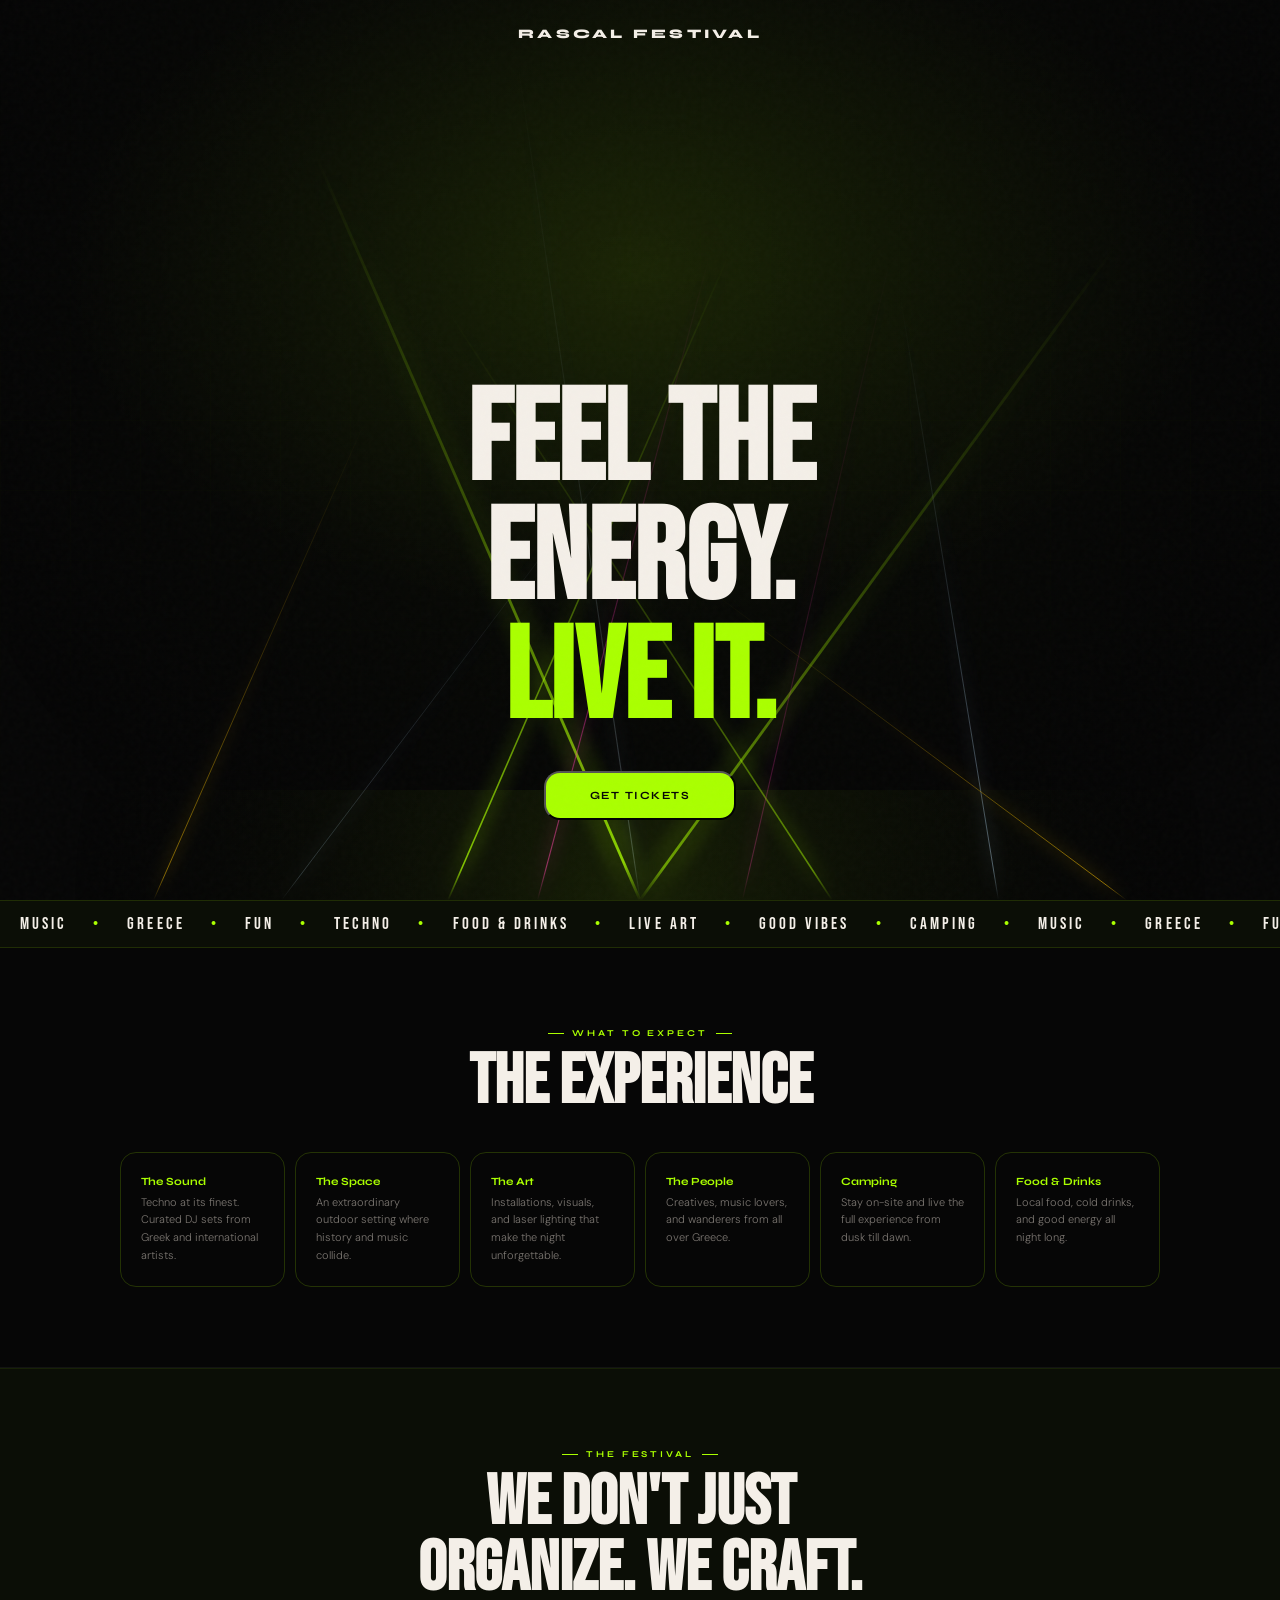
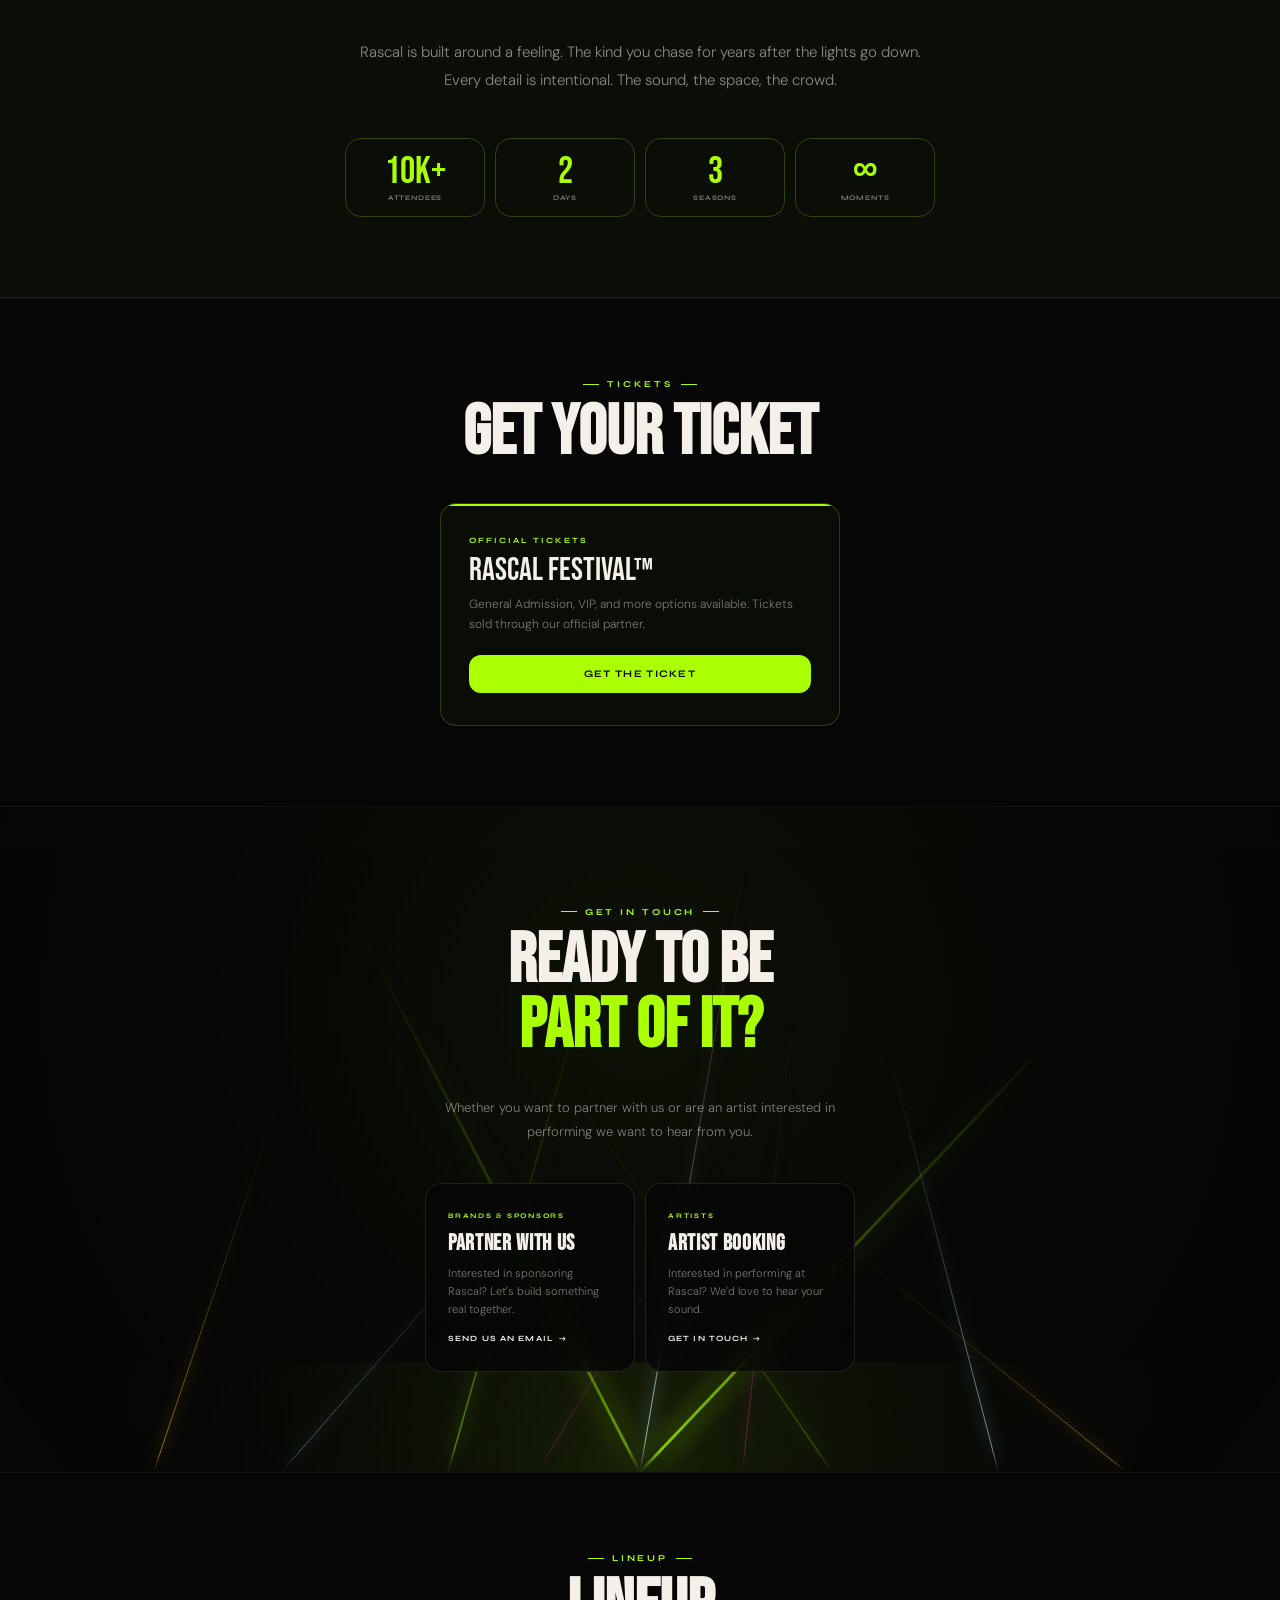
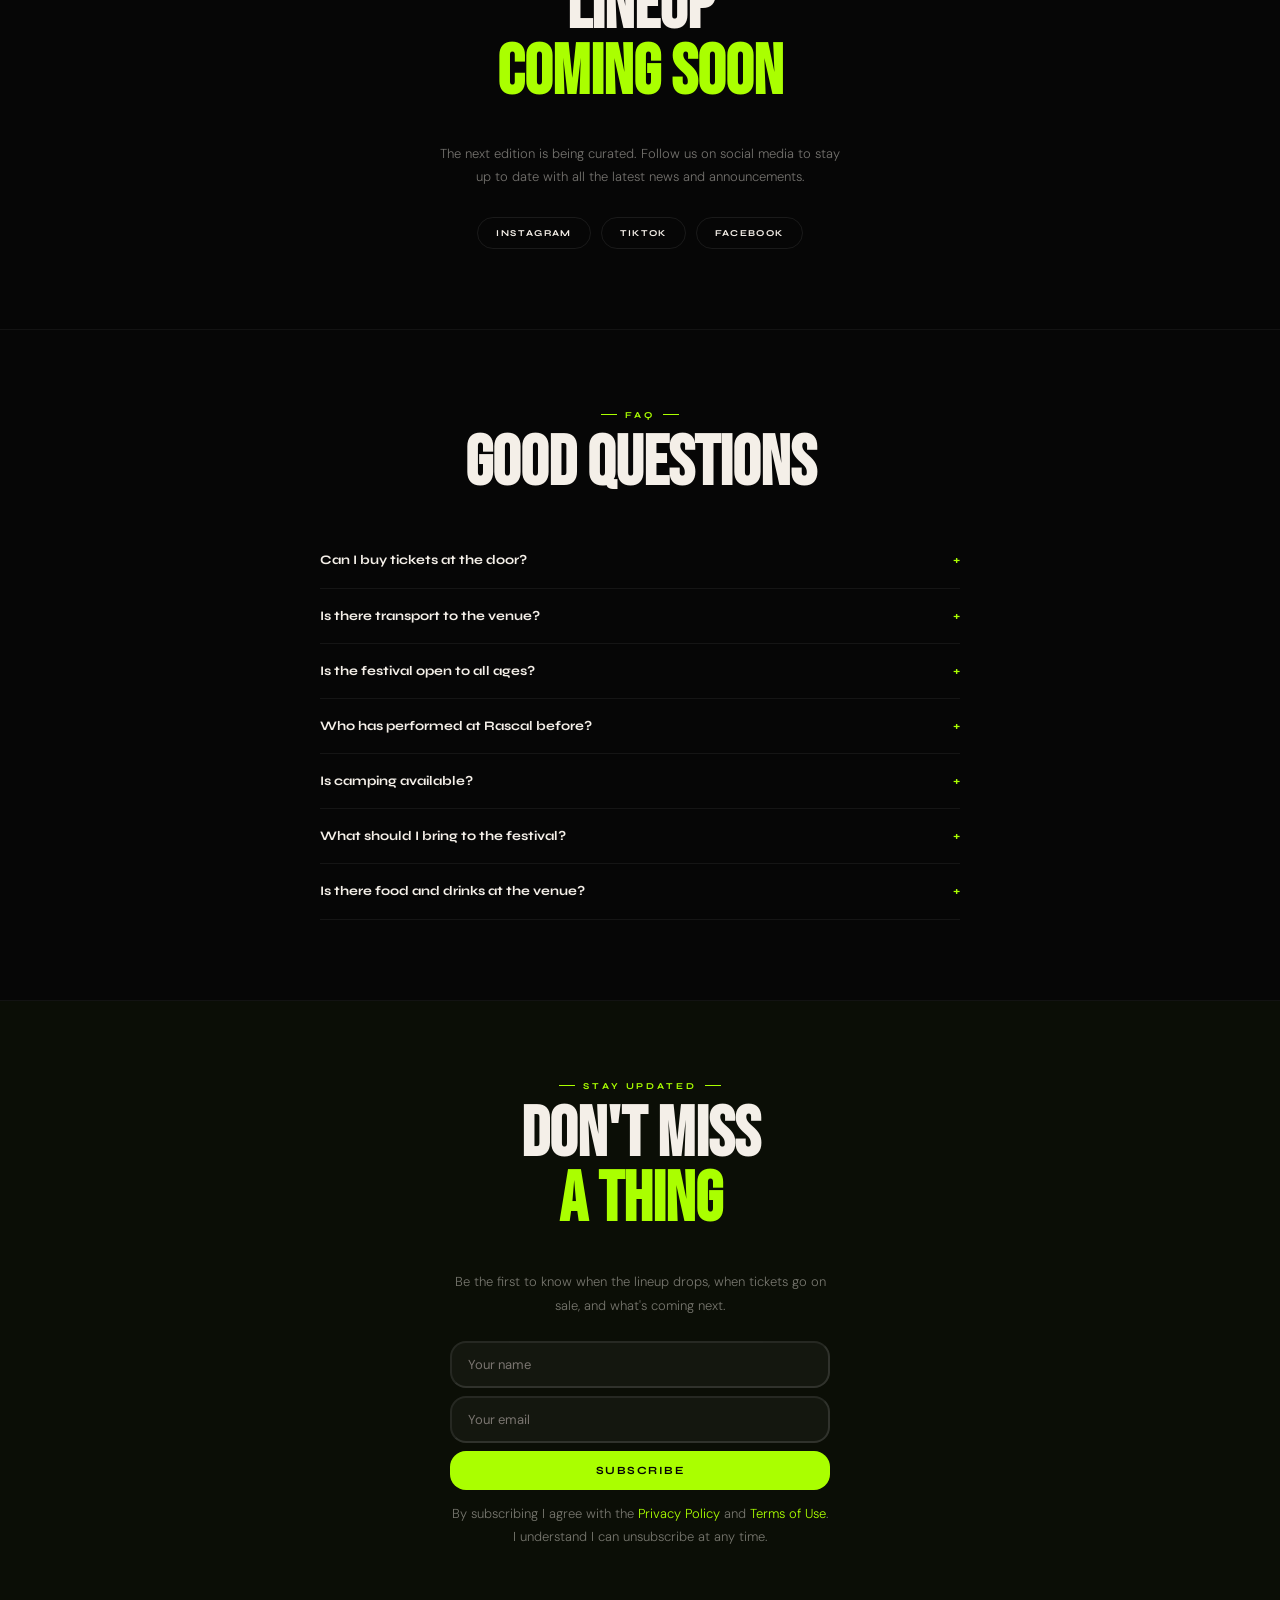
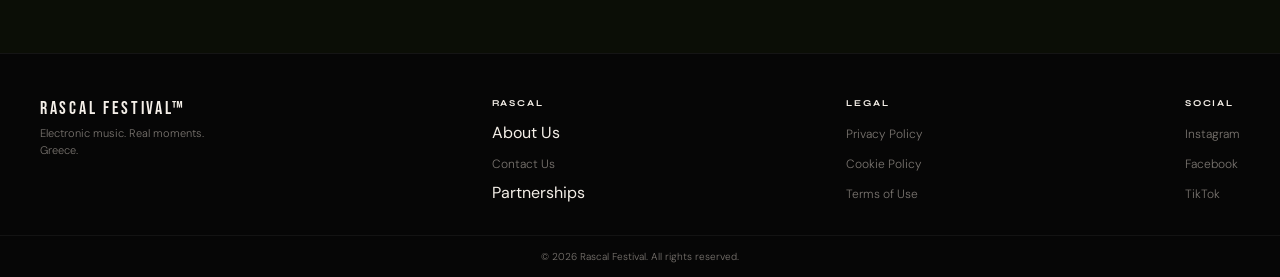
==== index.html @ adfcfb5d "Add files via upload" ====
<!DOCTYPE html>
<html lang="en">
<head>
  <meta charset="UTF-8">
  <meta name="viewport" content="width=device-width, initial-scale=1.0">
  <title>Rascal Festival</title>
  <link rel="preconnect" href="https://fonts.googleapis.com">
  <link rel="preconnect" href="https://fonts.gstatic.com" crossorigin>
  <link href="https://fonts.googleapis.com/css2?family=Bebas+Neue&family=Syne:wght@400;600;700;800&family=DM+Sans:opsz,wght@9..40,300;9..40,400&display=swap" rel="stylesheet">
 <link rel="stylesheet" href="style.css">
<link rel="icon" type="image/png" href="assets/favicon.png">
</head>
<body>

  <nav id="nav">
    <a href="/" class="nlogo">RASCAL FESTIVAL</a>
  </nav>

  <section class="hero" id="hero">
    <canvas id="lc1"></canvas>
    <div class="hbg"></div>
    <div class="hgrid"></div>
    <div class="hcontent">
      <h1 class="htitle">
        FEEL THE<br>
        <span class="solid">ENERGY.</span><br>
        <span class="acc">LIVE IT.</span>
      </h1>
      <div class="hctas">
        <button class="btn-g" onclick="smoothTo('tickets')">Get Tickets</button>
      </div>
    </div>
  </section>

  <div class="mqw" aria-hidden="true">
    <div class="mqt">
      <span>Music</span><span class="sep">•</span>
      <span>Greece</span><span class="sep">•</span>
      <span>Fun</span><span class="sep">•</span>
      <span>Techno</span><span class="sep">•</span>
      <span>Food &amp; Drinks</span><span class="sep">•</span>
      <span>Live Art</span><span class="sep">•</span>
      <span>Good Vibes</span><span class="sep">•</span>
      <span>Camping</span><span class="sep">•</span>
      <span>Music</span><span class="sep">•</span>
      <span>Greece</span><span class="sep">•</span>
      <span>Fun</span><span class="sep">•</span>
      <span>Techno</span><span class="sep">•</span>
      <span>Food &amp; Drinks</span><span class="sep">•</span>
      <span>Live Art</span><span class="sep">•</span>
      <span>Good Vibes</span><span class="sep">•</span>
      <span>Camping</span><span class="sep">•</span>
    </div>
  </div>

  <section class="sec" id="experience">
    <div class="sl">What to Expect</div>
    <h2 class="sh">THE EXPERIENCE</h2>
    <div class="expg">
      <div class="ec"><h3>The Sound</h3><p>Techno at its finest. Curated DJ sets from Greek and international artists.</p></div>
      <div class="ec"><h3>The Space</h3><p>An extraordinary outdoor setting where history and music collide.</p></div>
      <div class="ec"><h3>The Art</h3><p>Installations, visuals, and laser lighting that make the night unforgettable.</p></div>
      <div class="ec"><h3>The People</h3><p>Creatives, music lovers, and wanderers from all over Greece.</p></div>
      <div class="ec"><h3>Camping</h3><p>Stay on-site and live the full experience from dusk till dawn.</p></div>
      <div class="ec"><h3>Food &amp; Drinks</h3><p>Local food, cold drinks, and good energy all night long.</p></div>
    </div>
  </section>

  <hr class="divider">

  <section class="sec" id="about" style="background:rgba(170,255,0,.03);border-top:1px solid rgba(170,255,0,.08);border-bottom:1px solid rgba(170,255,0,.08)">
    <div class="sl">The Festival</div>
    <h2 class="sh">WE DON'T JUST<br>ORGANIZE. WE CRAFT.</h2>
    <div class="about-inner">
      <p>Rascal is built around a feeling. The kind you chase for years after the lights go down. Every detail is intentional. The sound, the space, the crowd.</p>
      <div class="stats-row">
        <div class="stat"><span class="n">10K+</span><span class="l">Attendees</span></div>
        <div class="stat"><span class="n">2</span><span class="l">Days</span></div>
        <div class="stat"><span class="n">3</span><span class="l">Seasons</span></div>
        <div class="stat"><span class="n">&#x221E;</span><span class="l">Moments</span></div>
      </div>
    </div>
  </section>

  <hr class="divider">

  <section class="sec" id="tickets">
    <div class="sl">Tickets</div>
    <h2 class="sh">GET YOUR TICKET</h2>
    <div class="tcard">
      <span class="tcard-label">Official Tickets</span>
      <div class="tcard-name">RASCAL FESTIVAL&#8482;</div>
      <p class="tcard-desc">General Admission, VIP, and more options available. Tickets sold through our official partner.</p>
      <a href="#" class="tcard-btn" onclick="return false;">Get the Ticket</a>
    </div>
  </section>

  <hr class="divider">

  <section class="contact-sec" id="contact">
    <canvas id="lc2"></canvas>
    <div class="contact-inner">
      <div class="sl">Get In Touch</div>
      <h2 class="sh">READY TO BE<br><span style="color:var(--green)">PART OF IT?</span></h2>
      <p class="contact-sub">Whether you want to partner with us or are an artist interested in performing we want to hear from you.</p>
      <div class="cgrid">
        <div class="ccard">
          <span class="ctag">Brands &amp; Sponsors</span>
          <h3>Partner With Us</h3>
          <p>Interested in sponsoring Rascal? Let's build something real together.</p>
          <span class="clink">Send us an email</span>
        </div>
        <div class="ccard">
          <span class="ctag">Artists</span>
          <h3>Artist Booking</h3>
          <p>Interested in performing at Rascal? We'd love to hear your sound.</p>
          <span class="clink">Get in touch</span>
        </div>
      </div>
    </div>
  </section>

  <hr class="divider">

  <section class="sec" id="lineup">
    <div class="sl">Lineup</div>
    <h2 class="sh">LINEUP<br><span style="color:var(--green)">COMING SOON</span></h2>
    <p class="lineup-sub">The next edition is being curated. Follow us on social media to stay up to date with all the latest news and announcements.</p>
    <div class="soc-links">
      <a href="https://www.instagram.com/rascal_festival?igsh=MXRrb3lpeHRrN3E2Mw==" class="soc-link" target="_blank" rel="noopener">Instagram</a>
      <a href="https://www.tiktok.com/@rascalfestival" class="soc-link" target="_blank" rel="noopener">TikTok</a>
      <a href="https://www.facebook.com/share/185LmyjjY6/" class="soc-link" target="_blank" rel="noopener">Facebook</a>
    </div>
  </section>

  <hr class="divider">

  <section class="sec" id="faq">
    <div class="sl">FAQ</div>
    <h2 class="sh">GOOD QUESTIONS</h2>
    <div class="faq-inner">
      <div class="faq-item">
        <button class="faq-q"><span>Can I buy tickets at the door?</span><span class="faq-icon">+</span></button>
        <div class="faq-a">Yes. General Admission tickets are available at the door for that day only. VIP tickets and discounted prices are available exclusively through our official ticketing partner online. We recommend buying in advance to secure your spot and get the best price.</div>
      </div>
      <div class="faq-item">
        <button class="faq-q"><span>Is there transport to the venue?</span><span class="faq-icon">+</span></button>
        <div class="faq-a">The festival takes place in or right next to the city of Arta, making it easy to reach on foot. Public buses also serve the area. No car needed, just show up.</div>
      </div>
      <div class="faq-item">
        <button class="faq-q"><span>Is the festival open to all ages?</span><span class="faq-icon">+</span></button>
        <div class="faq-a">Yes. Rascal Festival welcomes everyone. However, the sale and consumption of alcohol on-site is strictly prohibited for attendees under 18 years old, in accordance with Greek law. Valid ID may be required at point of sale.</div>
      </div>
      <div class="faq-item">
        <button class="faq-q"><span>Who has performed at Rascal before?</span><span class="faq-icon">+</span></button>
        <div class="faq-a">Rascal has hosted some incredible artists across its three seasons. Stay tuned, the full history is coming soon.</div>
      </div>
      <div class="faq-item">
        <button class="faq-q"><span>Is camping available?</span><span class="faq-icon">+</span></button>
        <div class="faq-a">Yes. Camping is available on-site. If you don't have your own gear, camping equipment is available to rent directly at the venue. Rentals cannot be booked online so just head to the camping area when you arrive.</div>
      </div>
      <div class="faq-item">
        <button class="faq-q"><span>What should I bring to the festival?</span><span class="faq-icon">+</span></button>
        <div class="faq-a">Your ticket, your friends, and good vibes. We handle the rest. If you look young, bring a valid ID as it may be required for alcohol purchases. Everything else you need is on-site.</div>
      </div>
      <div class="faq-item">
        <button class="faq-q"><span>Is there food and drinks at the venue?</span><span class="faq-icon">+</span></button>
        <div class="faq-a">Yes. The venue has a full selection of food, soft drinks, and beer available throughout both days. You won't go hungry or thirsty, we promise.</div>
      </div>
    </div>
  </section>

  <hr class="divider">

  <section class="sec" id="newsletter" style="background:rgba(170,255,0,.03)">
    <div class="sl">Stay Updated</div>
    <h2 class="sh">DON'T MISS<br><span style="color:var(--green)">A THING</span></h2>
    <div class="nl-inner">
      <p>Be the first to know when the lineup drops, when tickets go on sale, and what's coming next.</p>
      <div id="mlb2-38785087" class="ml-form-embedContainer ml-subscribe-form ml-subscribe-form-38785087">
        <div class="ml-form-align-center">
          <div class="ml-form-embedWrapper embedForm">
            <div class="ml-form-embedBody ml-form-embedBodyDefault row-form">
              <div class="ml-form-embedContent" style="display:none"></div>
              <form class="ml-block-form" action="https://assets.mailerlite.com/jsonp/2209978/forms/182542098773312715/subscribe" data-code="" method="post" target="_blank">
                <div class="ml-form-formContent">
                  <div class="ml-form-fieldRow">
                    <div class="ml-field-group ml-field-name">
                      <input aria-label="name" type="text" class="form-control" name="fields[name]" placeholder="Your name" autocomplete="name">
                    </div>
                  </div>
                  <div class="ml-form-fieldRow ml-last-item">
                    <div class="ml-field-group ml-field-email ml-validate-email ml-validate-required">
                      <input aria-label="email" aria-required="true" type="email" class="form-control" name="fields[email]" placeholder="Your email" autocomplete="email">
                    </div>
                  </div>
                </div>
                <input type="hidden" name="ml-submit" value="1">
                <div class="ml-form-embedSubmit">
                  <button type="submit" class="primary">Subscribe</button>
                  <button disabled="disabled" style="display:none" type="button" class="loading">
                    <div class="ml-form-embedSubmitLoad"></div>
                    <span class="sr-only">Loading...</span>
                  </button>
                </div>
                <input type="hidden" name="anticsrf" value="true">
              </form>
            </div>
            <div class="ml-form-successBody row-success" style="display:none">
              <div class="ml-form-successContent">
                <h4>You're in!</h4>
                <p>We'll let you know when the lineup drops.</p>
              </div>
            </div>
          </div>
        </div>
      </div>
      <p class="nl-note">By subscribing I agree with the <a href="privacy.html">Privacy Policy</a> and <a href="terms.html">Terms of Use</a>. I understand I can unsubscribe at any time.</p>
    </div>
  </section>

  <footer>
    <div class="foot-top">
      <div>
        <span class="foot-logo">RASCAL FESTIVAL&#8482;</span>
        <p class="foot-tag">Electronic music. Real moments. Greece.</p>
      </div>
      <div class="fcol">
        <h4>Rascal</h4>
        <ul>
          <li><span class="fdead">About Us</span></li>
          <li><a href="mailto:info@rascalfestival.gr">Contact Us</a></li>
          <li><span class="fdead">Partnerships</span></li>
        </ul>
      </div>
      <div class="fcol">
        <h4>Legal</h4>
        <ul>
          <li><a href="privacy.html">Privacy Policy</a></li>
          <li><a href="cookies.html">Cookie Policy</a></li>
          <li><a href="terms.html">Terms of Use</a></li>
        </ul>
      </div>
      <div class="fcol">
        <h4>Social</h4>
        <ul>
          <li><a href="https://www.instagram.com/rascal_festival?igsh=MXRrb3lpeHRrN3E2Mw==" target="_blank" rel="noopener">Instagram</a></li>
          <li><a href="https://www.facebook.com/share/185LmyjjY6/" target="_blank" rel="noopener">Facebook</a></li>
          <li><a href="https://www.tiktok.com/@rascalfestival" target="_blank" rel="noopener">TikTok</a></li>
        </ul>
      </div>
    </div>
    <div class="foot-bot">
      <p>&#169; 2026 Rascal Festival. All rights reserved.</p>
    </div>
  </footer>

  <script src="main.js"></script>
  <script>
    function ml_webform_success_38785087() {
      var $ = ml_jQuery || jQuery;
      $('.ml-subscribe-form-38785087 .row-success').show();
      $('.ml-subscribe-form-38785087 .row-form').hide();
    }
  </script>
  <script src="https://groot.mailerlite.com/js/w/webforms.min.js?v95037e5bac78f29ed026832ca21a7c7b" type="text/javascript"></script>
  <script>fetch("https://assets.mailerlite.com/jsonp/2209978/forms/182542098773312715/takel")</script>

</body>
</html>
---- style.css ----
/* ============================================
   RASCAL FESTIVAL — style.css
   ============================================ */

/* VARIABLES & RESET */
:root {
  --black: #060606;
  --green: #AAFF00;
  --gdim: rgba(170,255,0,.09);
  --white: #F4EFE8;
  --grey: #7A7570;
  --bebas: 'Bebas Neue', sans-serif;
  --syne: 'Syne', sans-serif;
  --dm: 'DM Sans', sans-serif;
  --r: 16px;
}

*, *::before, *::after {
  box-sizing: border-box;
  margin: 0;
  padding: 0;
}

html { scroll-behavior: smooth; }

body {
  background: var(--black);
  color: var(--white);
  font-family: var(--dm);
  overflow-x: hidden;
}

body::after {
  content: '';
  position: fixed;
  inset: 0;
  opacity: .022;
  pointer-events: none;
  z-index: 998;
  background-image: url("data:image/svg+xml,%3Csvg viewBox='0 0 200 200' xmlns='http://www.w3.org/2000/svg'%3E%3Cfilter id='n'%3E%3CfeTurbulence type='fractalNoise' baseFrequency='0.85' numOctaves='4' stitchTiles='stitch'/%3E%3C/filter%3E%3Crect width='100%25' height='100%25' filter='url(%23n)'/%3E%3C/svg%3E");
}

/* ============================================
   NAV
   ============================================ */
nav {
  position: fixed;
  top: 0; left: 0; right: 0;
  z-index: 500;
  display: flex;
  justify-content: center;
  align-items: center;
  padding: 26px 40px;
  transition: all .35s;
}

nav.s {
  background: rgba(6,6,6,.96);
  backdrop-filter: blur(14px);
  border-bottom: 1px solid rgba(255,255,255,.05);
  padding: 18px 40px;
}

.nlogo {
  font-family: var(--syne);
  font-weight: 800;
  font-size: 13px;
  letter-spacing: .25em;
  text-transform: uppercase;
  color: var(--white);
  text-decoration: none;
}

/* ============================================
   HERO
   ============================================ */
.hero {
  min-height: 100vh;
  position: relative;
  overflow: hidden;
  display: flex;
  flex-direction: column;
  justify-content: flex-end;
  align-items: center;
  padding: 0 24px 80px;
}

#lc1 {
  position: absolute;
  inset: 0;
  z-index: 1;
  width: 100%;
  height: 100%;
}

.hbg {
  position: absolute;
  inset: 0;
  z-index: 0;
  background: radial-gradient(ellipse 70% 60% at 50% 30%, rgba(170,255,0,.08) 0%, transparent 65%);
}

.hgrid {
  position: absolute;
  inset: 0;
  z-index: 0;
  background-image:
    linear-gradient(rgba(170,255,0,.04) 1px, transparent 1px),
    linear-gradient(90deg, rgba(170,255,0,.04) 1px, transparent 1px);
  background-size: 70px 70px;
  mask-image: linear-gradient(to bottom, transparent 0%, rgba(0,0,0,.3) 50%, transparent 100%);
}

.hcontent {
  position: relative;
  z-index: 3;
  text-align: center;
  width: 100%;
  max-width: 700px;
}

.htitle {
  font-family: var(--bebas);
  font-size: clamp(52px, 10vw, 140px);
  line-height: .93;
  margin-bottom: 32px;
  animation: fu .8s ease .2s both;
}

.htitle .solid { color: var(--white); }
.htitle .acc   { color: var(--green); }

.hctas { animation: fu .8s ease .4s both; }

.btn-g {
  font-family: var(--syne);
  font-size: 11px;
  font-weight: 700;
  letter-spacing: .14em;
  text-transform: uppercase;
  padding: 16px 44px;
  background: var(--green);
  color: var(--black);
  text-decoration: none;
  display: inline-block;
  transition: opacity .25s;
  border-radius: var(--r);
}
.btn-g:hover { opacity: .85; }

@keyframes fu {
  from { opacity: 0; transform: translateY(24px); }
  to   { opacity: 1; transform: translateY(0); }
}

/* ============================================
   MARQUEE
   ============================================ */
.mqw {
  overflow: hidden;
  border-top: 1px solid rgba(170,255,0,.13);
  border-bottom: 1px solid rgba(170,255,0,.13);
  padding: 13px 0;
  background: rgba(170,255,0,.03);
}

.mqt {
  display: flex;
  white-space: nowrap;
  width: max-content;
  animation: mq 25s linear infinite;
}

.mqt span {
  font-family: var(--bebas);
  font-size: 17px;
  letter-spacing: .18em;
  padding: 0 20px;
}

.mqt .sep {
  color: var(--green);
  padding: 0 6px;
}

@keyframes mq {
  0%   { transform: translateX(0); }
  100% { transform: translateX(-50%); }
}

/* ============================================
   SHARED SECTION STYLES
   ============================================ */
.sec {
  padding: 80px 40px;
  text-align: center;
}

.sl {
  font-family: var(--syne);
  font-size: 9px;
  font-weight: 700;
  letter-spacing: .32em;
  text-transform: uppercase;
  color: var(--green);
  margin-bottom: 12px;
  display: flex;
  align-items: center;
  justify-content: center;
  gap: 8px;
}
.sl::before, .sl::after {
  content: '';
  width: 16px;
  height: 1px;
  background: var(--green);
  display: inline-block;
}

.sh {
  font-family: var(--bebas);
  font-size: clamp(36px, 5.5vw, 70px);
  line-height: .94;
  margin-bottom: 36px;
}

.divider {
  border: none;
  border-top: 1px solid rgba(255,255,255,.05);
  margin: 0;
}

/* ============================================
   EXPERIENCE
   ============================================ */
.expg {
  display: flex;
  justify-content: center;
  gap: 10px;
  flex-wrap: wrap;
}

.ec {
  padding: 22px 20px;
  background: transparent;
  border: 1px solid rgba(170,255,0,.18);
  border-radius: var(--r);
  width: 165px;
  text-align: left;
  transition: all .3s;
}
.ec:hover { background: var(--gdim); border-color: var(--green); }
.ec h3 { font-family: var(--syne); font-size: 11px; font-weight: 700; margin-bottom: 6px; color: var(--green); }
.ec p  { font-size: 11px; font-weight: 300; line-height: 1.6; color: var(--grey); }

/* ============================================
   ABOUT
   ============================================ */
.about-inner {
  max-width: 600px;
  margin: 0 auto;
}

.about-inner > p {
  font-size: 15px;
  font-weight: 300;
  line-height: 1.85;
  color: rgba(244,239,232,.54);
  margin-bottom: 44px;
}

.stats-row {
  display: flex;
  justify-content: center;
  gap: 10px;
  flex-wrap: wrap;
}

.stat {
  padding: 14px 18px;
  background: transparent;
  border: 1px solid rgba(170,255,0,.22);
  border-radius: var(--r);
  flex: 1;
  min-width: 100px;
  max-width: 140px;
  transition: all .3s;
  display: flex;
  flex-direction: column;
  align-items: center;
}
.stat:hover { background: var(--gdim); border-color: var(--green); }
.stat .n { font-family: var(--bebas); font-size: 38px; color: var(--green); line-height: 1; }
.stat .l { font-family: var(--syne); font-size: 7px; font-weight: 700; letter-spacing: .12em; text-transform: uppercase; color: var(--grey); margin-top: 3px; }

/* ============================================
   TICKETS
   ============================================ */
.tcard {
  max-width: 400px;
  margin: 0 auto;
  padding: 32px 28px;
  border: 1px solid rgba(170,255,0,.2);
  border-radius: var(--r);
  text-align: left;
  background: rgba(170,255,0,.03);
  position: relative;
  overflow: hidden;
}
.tcard::before {
  content: '';
  position: absolute;
  top: 0; left: 0; right: 0;
  height: 2px;
  background: var(--green);
  border-radius: var(--r) var(--r) 0 0;
}
.tcard-label { font-family: var(--syne); font-size: 8px; font-weight: 700; letter-spacing: .25em; text-transform: uppercase; color: var(--green); margin-bottom: 10px; display: block; }
.tcard-name  { font-family: var(--bebas); font-size: 32px; line-height: 1; margin-bottom: 8px; }
.tcard-desc  { font-size: 12px; font-weight: 300; color: var(--grey); line-height: 1.65; margin-bottom: 20px; }
.tcard-btn {
  display: block;
  width: 100%;
  font-family: var(--syne);
  font-size: 10px;
  font-weight: 700;
  letter-spacing: .13em;
  text-transform: uppercase;
  padding: 13px 16px;
  background: var(--green);
  color: var(--black);
  text-decoration: none;
  text-align: center;
  border-radius: calc(var(--r) - 4px);
  transition: opacity .25s;
}
.tcard-btn:hover { opacity: .85; }

/* ============================================
   CONTACT (with laser canvas bg)
   ============================================ */
.contact-sec {
  position: relative;
  overflow: hidden;
  padding: 100px 40px;
  text-align: center;
  min-height: 480px;
  display: flex;
  align-items: center;
  justify-content: center;
}

#lc2 {
  position: absolute;
  inset: 0;
  z-index: 0;
  width: 100%;
  height: 100%;
}

.contact-inner { position: relative; z-index: 2; width: 100%; }

.contact-sub {
  font-size: 13px;
  font-weight: 300;
  color: rgba(244,239,232,.5);
  max-width: 440px;
  margin: 0 auto 40px;
  line-height: 1.8;
}

.cgrid { display: flex; justify-content: center; gap: 10px; flex-wrap: wrap; }

.ccard {
  padding: 28px 22px;
  background: rgba(6,6,6,.75);
  border: 1px solid rgba(255,255,255,.1);
  backdrop-filter: blur(16px);
  -webkit-backdrop-filter: blur(16px);
  transition: all .35s;
  text-decoration: none;
  color: var(--white);
  display: block;
  border-radius: var(--r);
  width: 210px;
  text-align: left;
}
.ccard:hover { background: rgba(10,10,10,.88); border-color: rgba(170,255,0,.35); }
.ctag  { font-family: var(--syne); font-size: 7px; font-weight: 700; letter-spacing: .25em; text-transform: uppercase; color: var(--green); margin-bottom: 10px; display: block; }
.ccard h3 { font-family: var(--bebas); font-size: 22px; letter-spacing: .03em; margin-bottom: 7px; }
.ccard p  { font-size: 11px; font-weight: 300; color: var(--grey); line-height: 1.65; margin-bottom: 16px; }
.clink { font-family: var(--syne); font-size: 8px; font-weight: 700; letter-spacing: .14em; text-transform: uppercase; color: var(--white); display: flex; align-items: center; gap: 5px; transition: color .2s; }
.ccard:hover .clink { color: var(--green); }
.clink::after { content: '→'; transition: transform .2s; }
.ccard:hover .clink::after { transform: translateX(3px); }

/* ============================================
   LINEUP
   ============================================ */
.lineup-sub {
  font-size: 13px;
  font-weight: 300;
  color: rgba(244,239,232,.46);
  max-width: 400px;
  margin: 0 auto 28px;
  line-height: 1.75;
}

.soc-links { display: flex; gap: 10px; justify-content: center; flex-wrap: wrap; }

.soc-link {
  padding: 10px 18px;
  border: 1px solid rgba(255,255,255,.08);
  text-decoration: none;
  color: var(--white);
  font-family: var(--syne);
  font-size: 9px;
  font-weight: 700;
  letter-spacing: .15em;
  text-transform: uppercase;
  transition: all .3s;
  border-radius: var(--r);
}
.soc-link:hover { border-color: var(--green); color: var(--green); }

/* ============================================
   FAQ
   ============================================ */
.faq-inner { max-width: 640px; margin: 0 auto; text-align: left; }
.faq-item  { border-bottom: 1px solid rgba(255,255,255,.06); }

.faq-q {
  width: 100%;
  background: none;
  border: none;
  color: var(--white);
  text-align: left;
  padding: 18px 0;
  display: flex;
  justify-content: space-between;
  align-items: center;
  gap: 16px;
  transition: color .2s;
  cursor: pointer;
}
.faq-q:hover { color: var(--green); }
.faq-q span  { font-family: var(--syne); font-size: 13px; font-weight: 700; line-height: 1.4; }

.faq-icon {
  font-family: var(--bebas);
  font-size: 20px;
  color: var(--green);
  flex-shrink: 0;
  transition: transform .3s;
  line-height: 1;
}

.faq-a {
  font-size: 13px;
  font-weight: 300;
  color: var(--grey);
  line-height: 1.8;
  max-height: 0;
  overflow: hidden;
  transition: max-height .4s ease, padding .4s ease;
}
.faq-item.open .faq-a    { max-height: 160px; padding-bottom: 18px; }
.faq-item.open .faq-icon { transform: rotate(45deg); }

/* ============================================
   NEWSLETTER
   ============================================ */
.nl-inner { max-width: 380px; margin: 0 auto; }
.nl-inner > p { font-size: 13px; font-weight: 300; color: rgba(244,239,232,.46); line-height: 1.8; margin-bottom: 24px; }
.nl-note  { font-size: 10px; font-weight: 300; color: var(--grey); line-height: 1.65; text-align: center; margin-top: 12px; }
.nl-note a { color: var(--green); text-decoration: none; }
.nl-note a:hover { text-decoration: underline; }

/* ============================================
   MAILERLITE DARK OVERRIDES
   ============================================ */
#mlb2-38785087.ml-form-embedContainer { width: 100% !important; max-width: 380px !important; margin: 0 auto !important; }
#mlb2-38785087.ml-form-embedContainer .ml-form-embedWrapper { background-color: transparent !important; border: none !important; }
#mlb2-38785087.ml-form-embedContainer .ml-form-embedWrapper.embedForm { max-width: 100% !important; width: 100% !important; }
#mlb2-38785087.ml-form-embedContainer .ml-form-embedWrapper .ml-form-embedBody { padding: 0 !important; }
#mlb2-38785087.ml-form-embedContainer .ml-form-embedWrapper .ml-form-embedBody .ml-form-embedContent { display: none !important; }
#mlb2-38785087.ml-form-embedContainer .ml-form-embedWrapper .ml-form-embedBody .ml-form-fieldRow { margin-bottom: 8px !important; width: 100% !important; float: none !important; display: block !important; }
#mlb2-38785087.ml-form-embedContainer .ml-form-embedWrapper .ml-form-embedBody .ml-form-formContent { width: 100% !important; margin: 0 !important; }
#mlb2-38785087.ml-form-embedContainer .ml-form-embedWrapper .ml-form-embedBody .ml-form-fieldRow .ml-field-group { width: 100% !important; display: block !important; }
#mlb2-38785087.ml-form-embedContainer .ml-form-embedWrapper .ml-form-embedBody .ml-form-fieldRow input { background-color: rgba(255,255,255,.04) !important; color: #F4EFE8 !important; border-color: rgba(255,255,255,.12) !important; border-radius: 16px !important; font-family: 'DM Sans', sans-serif !important; font-size: 13px !important; padding: 13px 16px !important; width: 100% !important; max-width: 100% !important; box-sizing: border-box !important; display: block !important; }
#mlb2-38785087.ml-form-embedContainer .ml-form-embedWrapper .ml-form-embedBody .ml-form-fieldRow input::placeholder { color: #7A7570 !important; }
#mlb2-38785087.ml-form-embedContainer .ml-form-embedWrapper .ml-form-embedBody .ml-form-fieldRow input:focus { border-color: rgba(170,255,0,.4) !important; outline: none !important; }
#mlb2-38785087.ml-form-embedContainer .ml-form-embedWrapper .ml-form-embedBody .ml-form-embedSubmit { margin: 8px 0 0 0 !important; float: none !important; width: 100% !important; display: block !important; }
#mlb2-38785087.ml-form-embedContainer .ml-form-embedWrapper .ml-form-embedBody .ml-form-embedSubmit button.primary { background-color: #AAFF00 !important; border: none !important; border-radius: 16px !important; color: #060606 !important; font-family: 'Syne', sans-serif !important; font-size: 11px !important; font-weight: 700 !important; letter-spacing: .14em !important; text-transform: uppercase !important; padding: 13px 16px !important; width: 100% !important; box-sizing: border-box !important; }
#mlb2-38785087.ml-form-embedContainer .ml-form-embedWrapper .ml-form-embedBody .ml-form-embedSubmit button.primary:hover { background-color: #99ee00 !important; }
#mlb2-38785087.ml-form-embedContainer .ml-form-embedWrapper .ml-form-successBody .ml-form-successContent h4 { color: #AAFF00 !important; font-family: 'Bebas Neue', sans-serif !important; font-size: 32px !important; text-align: center !important; }
#mlb2-38785087.ml-form-embedContainer .ml-form-embedWrapper .ml-form-successBody .ml-form-successContent p  { color: #7A7570 !important; text-align: center !important; }

/* ============================================
   FOOTER
   ============================================ */
footer { border-top: 1px solid rgba(255,255,255,.06); }

.foot-top {
  padding: 44px 40px 32px;
  display: flex;
  justify-content: space-between;
  align-items: flex-start;
  gap: 32px;
  flex-wrap: wrap;
}

.foot-logo { font-family: var(--bebas); font-size: 18px; letter-spacing: .15em; color: var(--white); margin-bottom: 6px; display: block; }
.foot-tag  { font-size: 11px; font-weight: 300; color: var(--grey); line-height: 1.6; max-width: 190px; }
.fcol h4   { font-family: var(--syne); font-size: 9px; font-weight: 700; letter-spacing: .2em; text-transform: uppercase; color: var(--white); margin-bottom: 14px; }
.fcol ul   { list-style: none; display: flex; flex-direction: column; gap: 9px; }
.fcol ul li a { font-size: 12px; font-weight: 300; color: var(--grey); text-decoration: none; transition: color .2s; }
.fcol ul li a:hover { color: var(--white); }

.foot-bot { padding: 14px 40px; border-top: 1px solid rgba(255,255,255,.05); text-align: center; }
.foot-bot p { font-size: 10px; color: var(--grey); font-weight: 300; }

/* ============================================
   RESPONSIVE
   ============================================ */
@media (max-width: 768px) {
  .sec, .contact-sec { padding: 60px 20px; }
  .expg, .stats-row, .cgrid, .soc-links { gap: 8px; }
  .ec   { width: calc(50% - 4px); }
  .stat { min-width: calc(50% - 4px); }
  .tcard, .ccard { width: 100%; max-width: 100%; }
  .foot-top { flex-direction: column; gap: 24px; padding: 32px 20px 24px; }
  .foot-bot { padding: 12px 20px; }
}
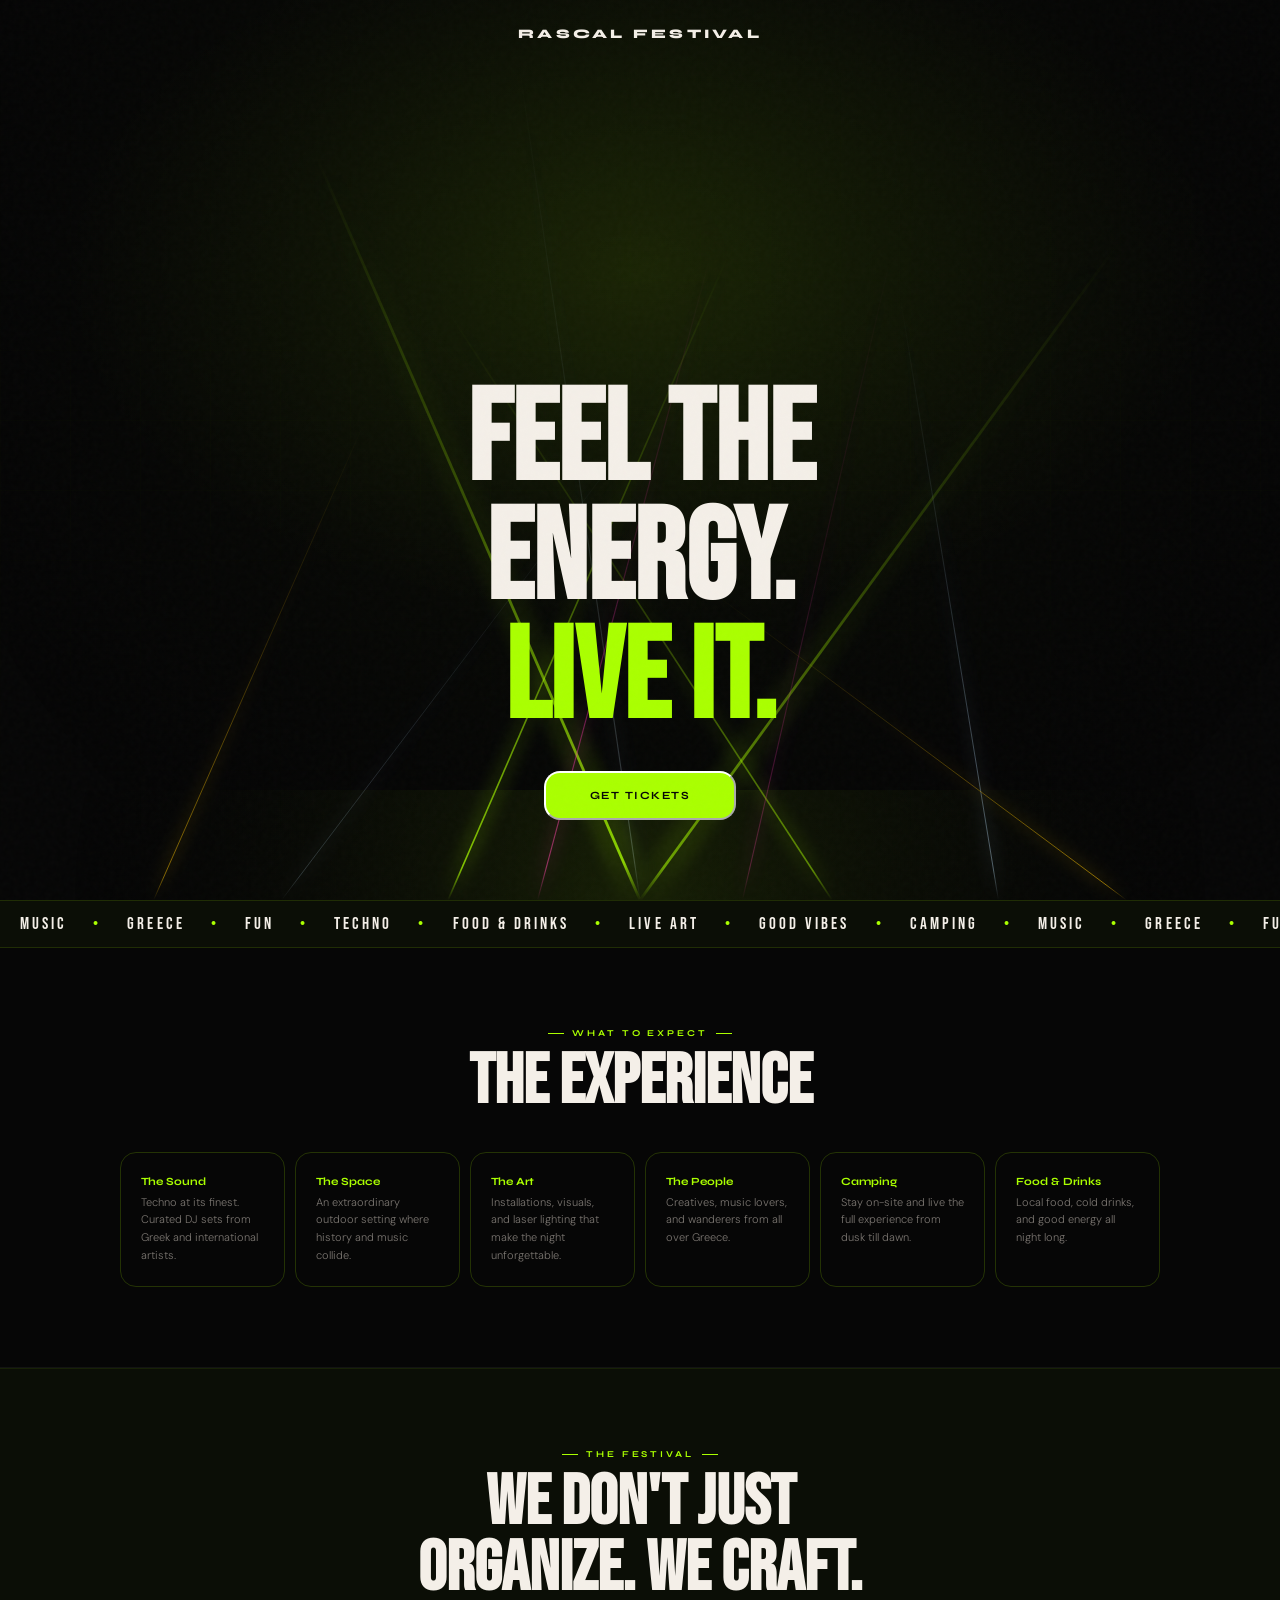
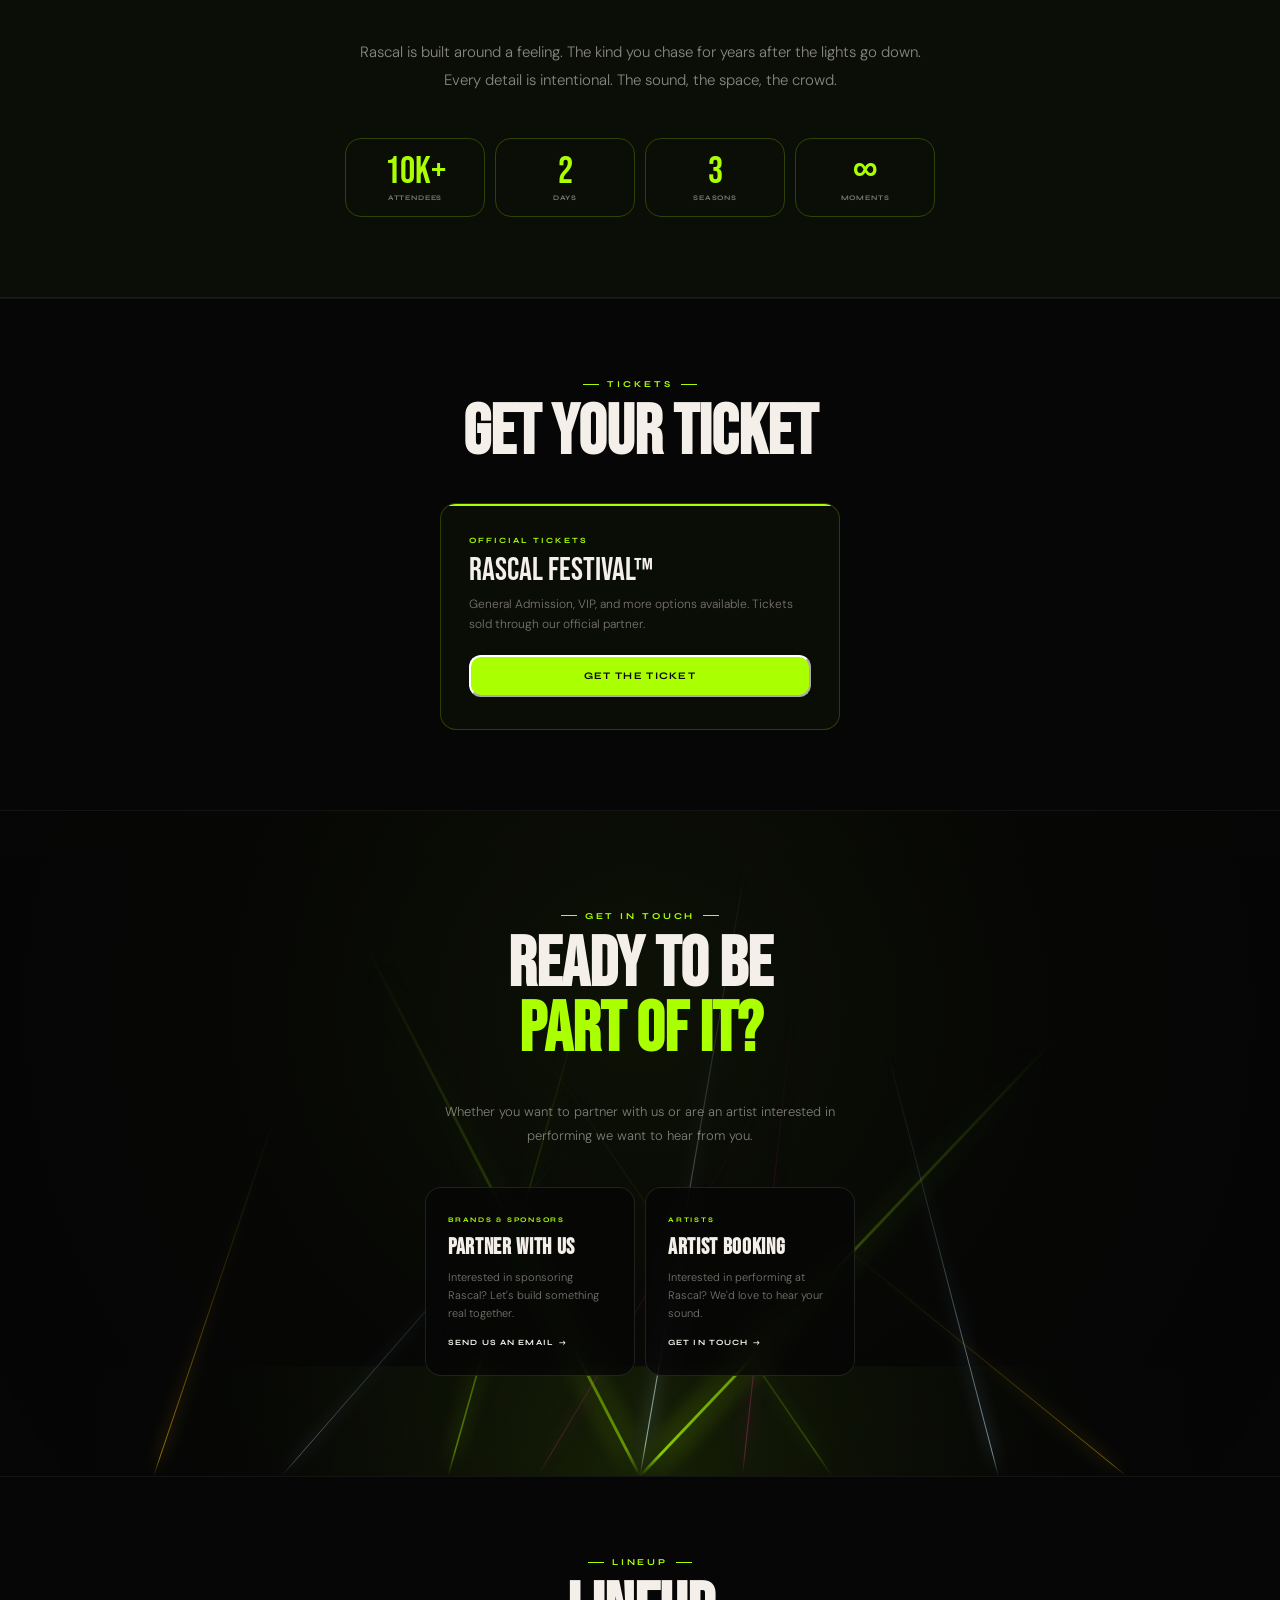
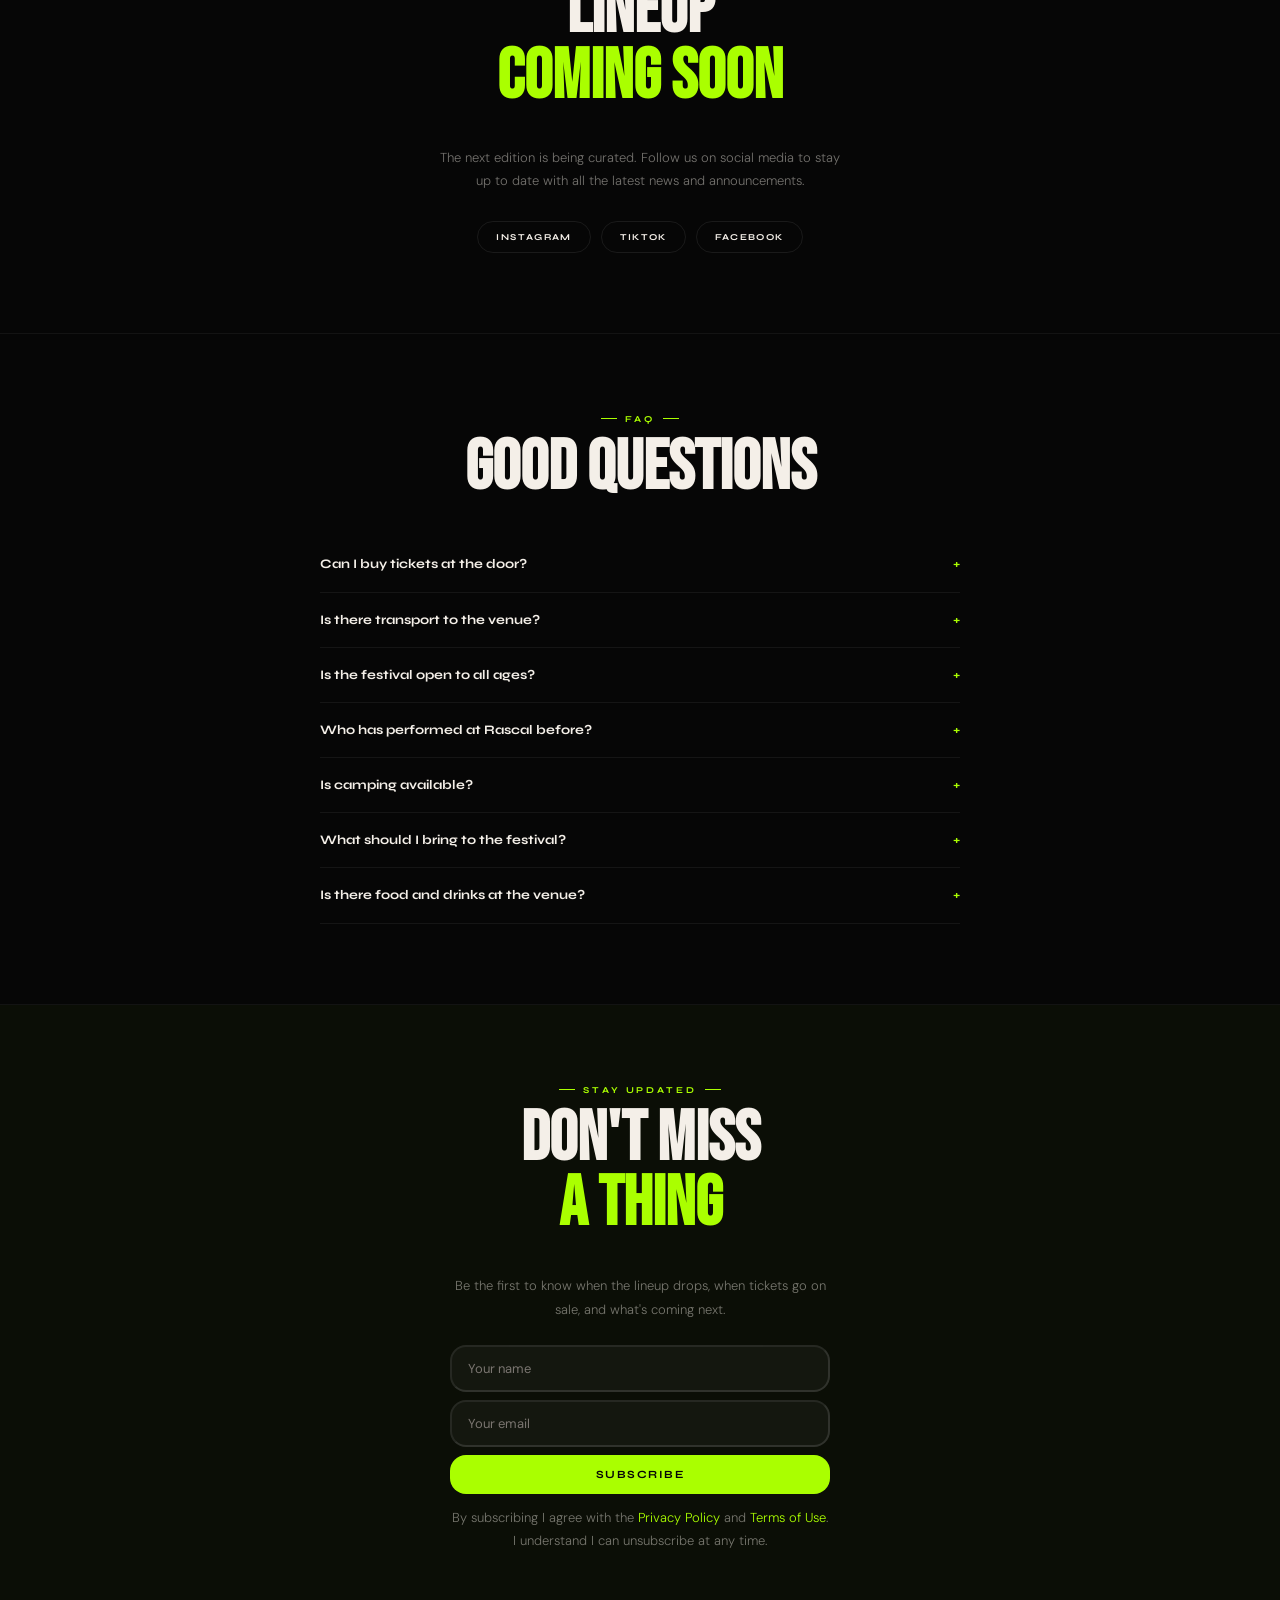
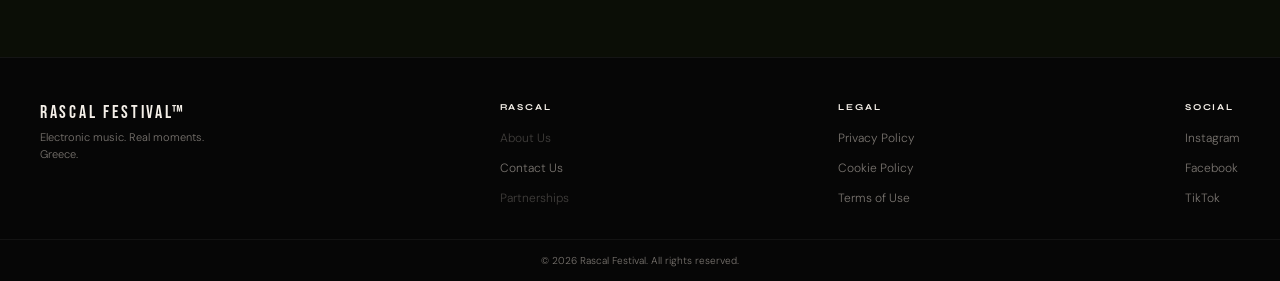
==== commit f889aed7: "Update index.html" ====
--- a/index.html
+++ b/index.html
@@ -3,12 +3,13 @@
 <head>
   <meta charset="UTF-8">
   <meta name="viewport" content="width=device-width, initial-scale=1.0">
+  <meta name="color-scheme" content="dark">
   <title>Rascal Festival</title>
   <link rel="preconnect" href="https://fonts.googleapis.com">
   <link rel="preconnect" href="https://fonts.gstatic.com" crossorigin>
   <link href="https://fonts.googleapis.com/css2?family=Bebas+Neue&family=Syne:wght@400;600;700;800&family=DM+Sans:opsz,wght@9..40,300;9..40,400&display=swap" rel="stylesheet">
- <link rel="stylesheet" href="style.css">
-<link rel="icon" type="image/png" href="assets/favicon.png">
+  <link rel="stylesheet" href="style.css">
+  <link rel="icon" type="image/png" href="assets/favicon.png">
 </head>
 <body>
 
@@ -77,7 +78,7 @@
         <div class="stat"><span class="n">10K+</span><span class="l">Attendees</span></div>
         <div class="stat"><span class="n">2</span><span class="l">Days</span></div>
         <div class="stat"><span class="n">3</span><span class="l">Seasons</span></div>
-        <div class="stat"><span class="n">&#x221E;</span><span class="l">Moments</span></div>
+        <div class="stat"><span class="n inf">&#x221E;</span><span class="l">Moments</span></div>
       </div>
     </div>
   </section>
@@ -91,7 +92,7 @@
       <span class="tcard-label">Official Tickets</span>
       <div class="tcard-name">RASCAL FESTIVAL&#8482;</div>
       <p class="tcard-desc">General Admission, VIP, and more options available. Tickets sold through our official partner.</p>
-      <a href="#" class="tcard-btn" onclick="return false;">Get the Ticket</a>
+      <button class="tcard-btn" onclick="return false;">Get the Ticket</button>
     </div>
   </section>
 
@@ -101,7 +102,7 @@
     <canvas id="lc2"></canvas>
     <div class="contact-inner">
       <div class="sl">Get In Touch</div>
-      <h2 class="sh">READY TO BE<br><span style="color:var(--green)">PART OF IT?</span></h2>
+      <h2 class="sh">READY TO BE<br><span style="color:#AAFF00">PART OF IT?</span></h2>
       <p class="contact-sub">Whether you want to partner with us or are an artist interested in performing we want to hear from you.</p>
       <div class="cgrid">
         <div class="ccard">
@@ -124,7 +125,7 @@
 
   <section class="sec" id="lineup">
     <div class="sl">Lineup</div>
-    <h2 class="sh">LINEUP<br><span style="color:var(--green)">COMING SOON</span></h2>
+    <h2 class="sh">LINEUP<br><span style="color:#AAFF00">COMING SOON</span></h2>
     <p class="lineup-sub">The next edition is being curated. Follow us on social media to stay up to date with all the latest news and announcements.</p>
     <div class="soc-links">
       <a href="https://www.instagram.com/rascal_festival?igsh=MXRrb3lpeHRrN3E2Mw==" class="soc-link" target="_blank" rel="noopener">Instagram</a>
@@ -174,7 +175,7 @@
 
   <section class="sec" id="newsletter" style="background:rgba(170,255,0,.03)">
     <div class="sl">Stay Updated</div>
-    <h2 class="sh">DON'T MISS<br><span style="color:var(--green)">A THING</span></h2>
+    <h2 class="sh">DON'T MISS<br><span style="color:#AAFF00">A THING</span></h2>
     <div class="nl-inner">
       <p>Be the first to know when the lineup drops, when tickets go on sale, and what's coming next.</p>
       <div id="mlb2-38785087" class="ml-form-embedContainer ml-subscribe-form ml-subscribe-form-38785087">
@@ -267,4 +268,4 @@
   <script>fetch("https://assets.mailerlite.com/jsonp/2209978/forms/182542098773312715/takel")</script>
 
 </body>
-</html>+</html>
--- a/style.css
+++ b/style.css
@@ -524,6 +524,7 @@
    RESPONSIVE
    ============================================ */
 @media (max-width: 768px) {
+  .hero { justify-content: center; padding: 100px 24px 40px; }
   .sec, .contact-sec { padding: 60px 20px; }
   .expg, .stats-row, .cgrid, .soc-links { gap: 8px; }
   .ec   { width: calc(50% - 4px); }
@@ -531,4 +532,13 @@
   .tcard, .ccard { width: 100%; max-width: 100%; }
   .foot-top { flex-direction: column; gap: 24px; padding: 32px 20px 24px; }
   .foot-bot { padding: 12px 20px; }
-}+}
+
+/* DISABLED / DEAD LINKS */
+.fdead {
+  font-size: 12px;
+  font-weight: 300;
+  color: var(--grey);
+  cursor: default;
+  opacity: .5;
+}
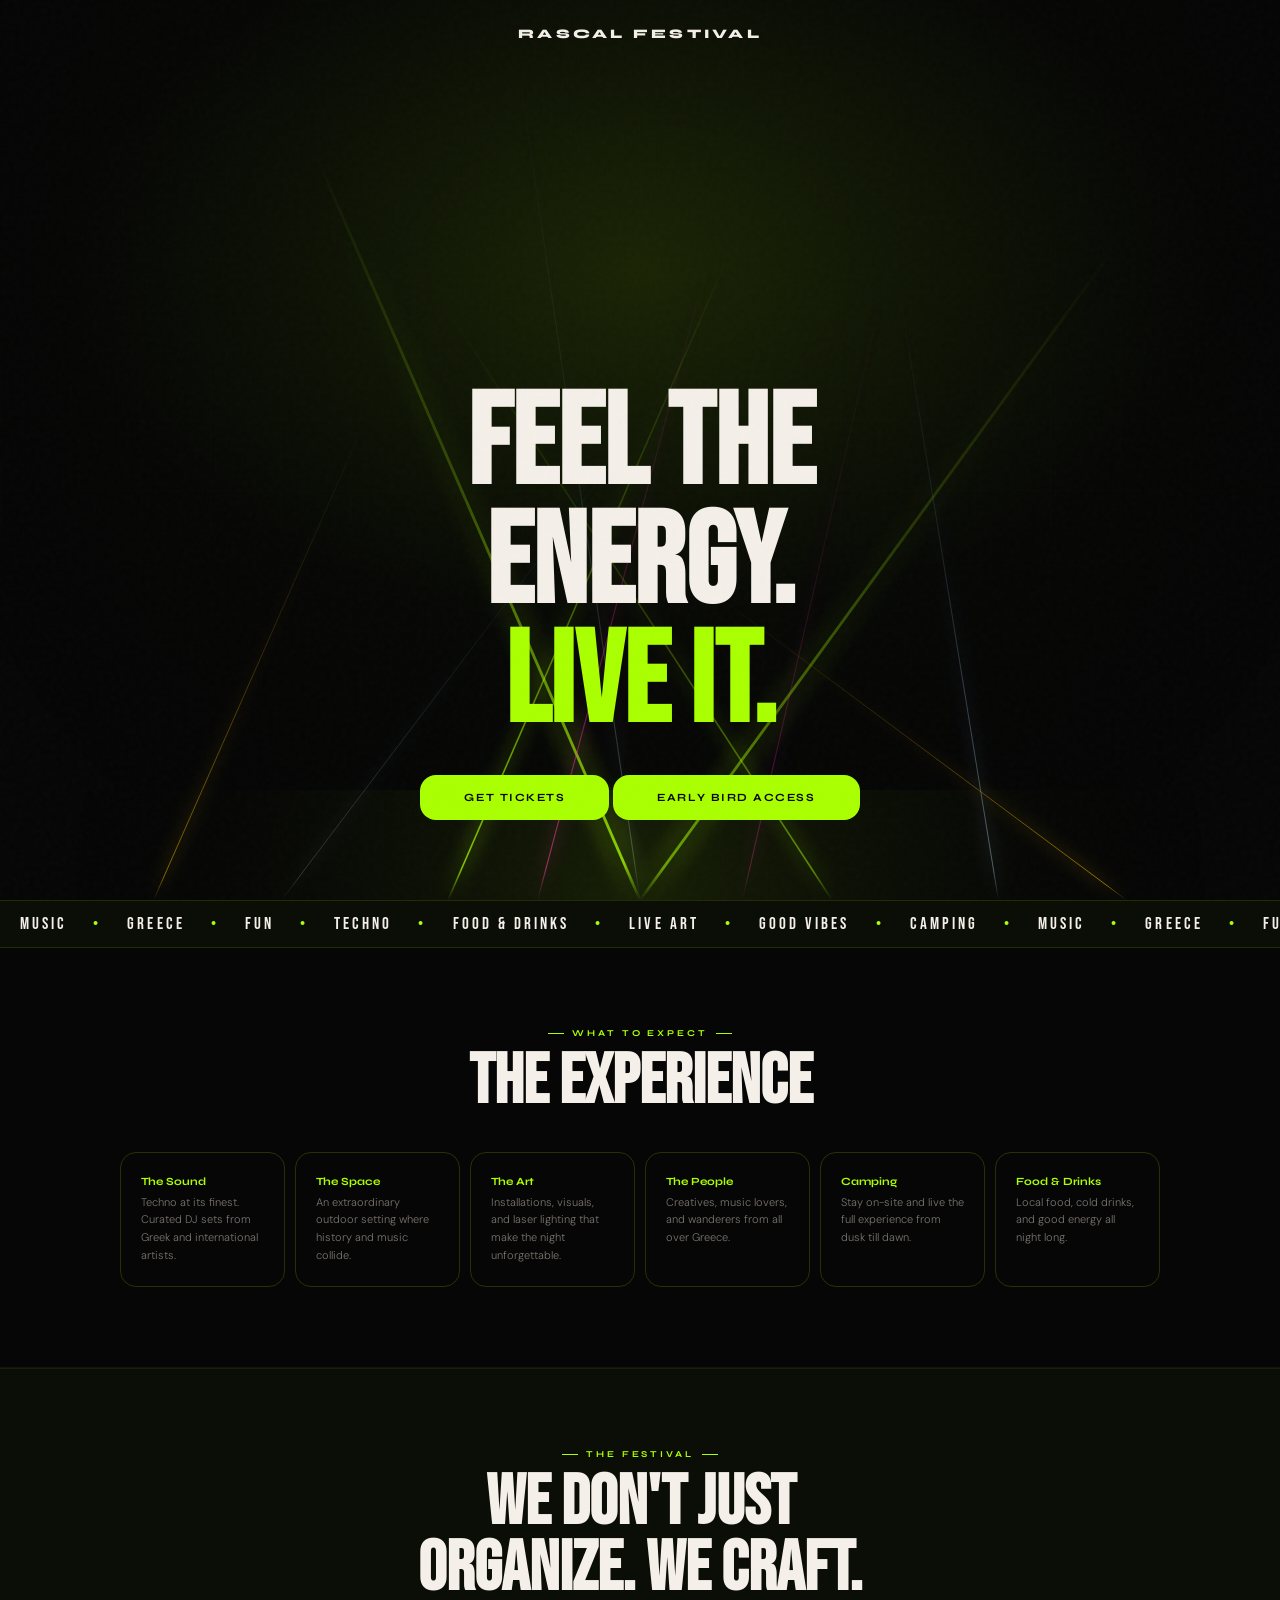
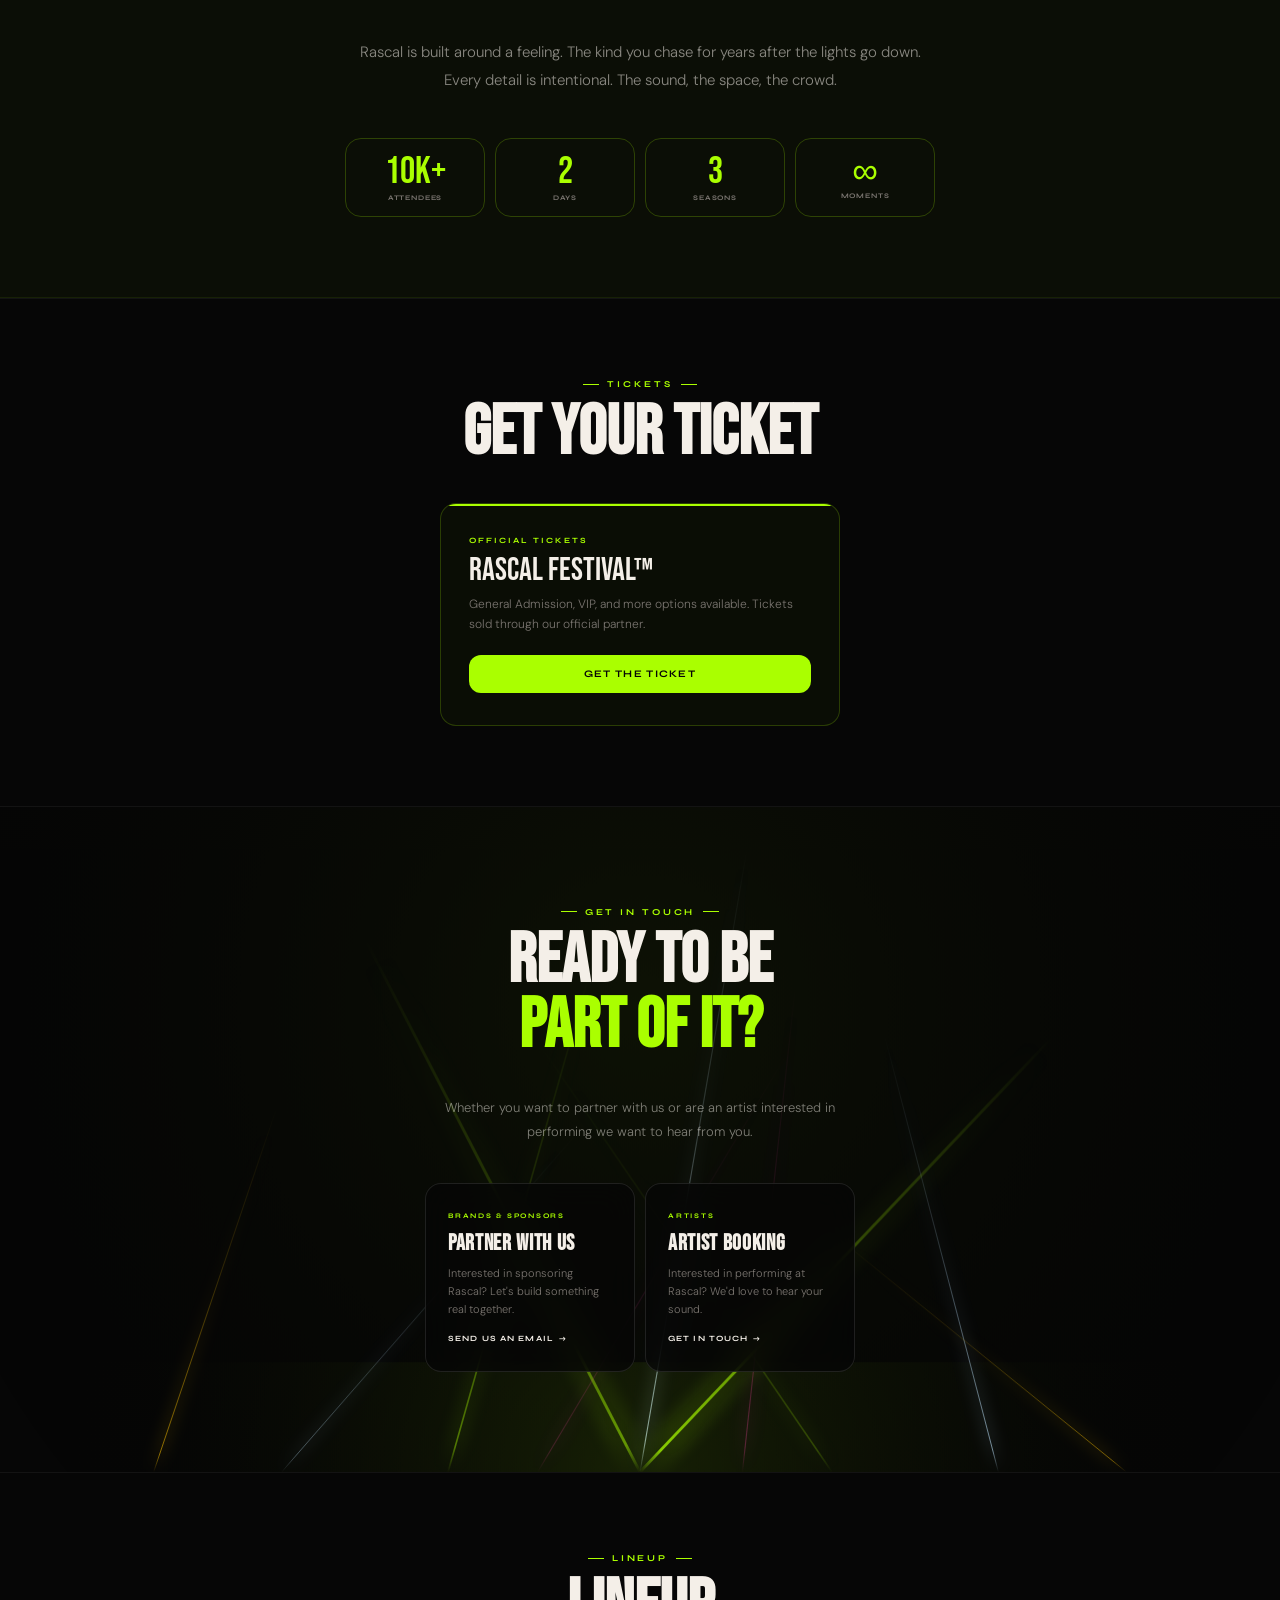
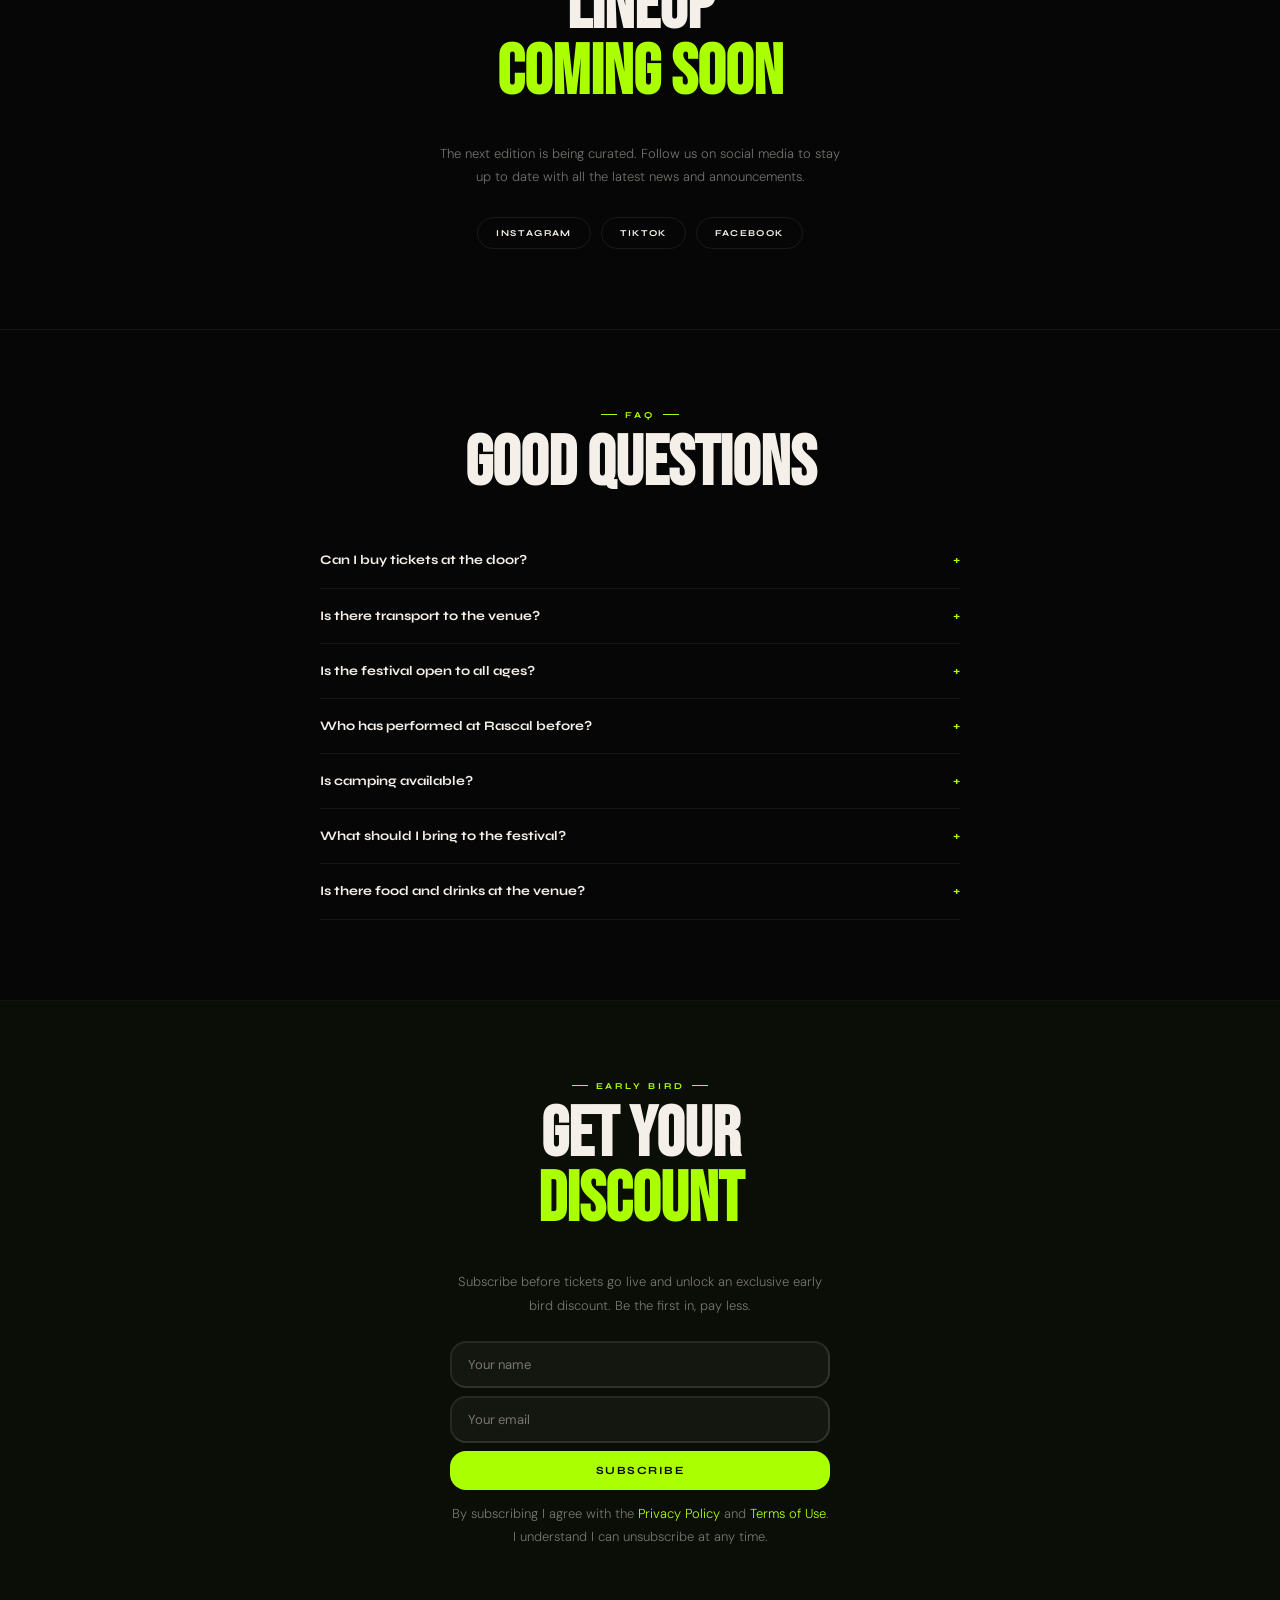
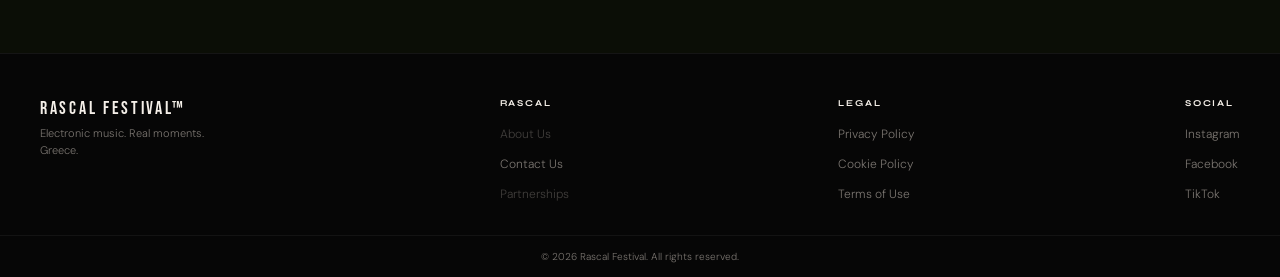
==== commit 7675fdad: "Update index.html" ====
--- a/index.html
+++ b/index.html
@@ -29,6 +29,7 @@
       </h1>
       <div class="hctas">
         <button class="btn-g" onclick="smoothTo('tickets')">Get Tickets</button>
+        <button class="btn-g" onclick="smoothTo('newsletter')">Early Bird Access</button>
       </div>
     </div>
   </section>
@@ -174,10 +175,10 @@
   <hr class="divider">
 
   <section class="sec" id="newsletter" style="background:rgba(170,255,0,.03)">
-    <div class="sl">Stay Updated</div>
-    <h2 class="sh">DON'T MISS<br><span style="color:#AAFF00">A THING</span></h2>
+    <div class="sl">Early Bird</div>
+    <h2 class="sh">GET YOUR<br><span style="color:#AAFF00">DISCOUNT</span></h2>
     <div class="nl-inner">
-      <p>Be the first to know when the lineup drops, when tickets go on sale, and what's coming next.</p>
+      <p>Subscribe before tickets go live and unlock an exclusive early bird discount. Be the first in, pay less.</p>
       <div id="mlb2-38785087" class="ml-form-embedContainer ml-subscribe-form ml-subscribe-form-38785087">
         <div class="ml-form-align-center">
           <div class="ml-form-embedWrapper embedForm">
@@ -230,7 +231,7 @@
         <h4>Rascal</h4>
         <ul>
           <li><span class="fdead">About Us</span></li>
-          <li><a href="mailto:info@rascalfestival.gr">Contact Us</a></li>
+          <li><a href="/cdn-cgi/l/email-protection#71181f171e3103100212101d171402051807101d5f1603">Contact Us</a></li>
           <li><span class="fdead">Partnerships</span></li>
         </ul>
       </div>
@@ -256,7 +257,7 @@
     </div>
   </footer>
 
-  <script src="main.js"></script>
+  <script data-cfasync="false" src="/cdn-cgi/scripts/5c5dd728/cloudflare-static/email-decode.min.js"></script><script src="main.js"></script>
   <script>
     function ml_webform_success_38785087() {
       var $ = ml_jQuery || jQuery;
@@ -264,8 +265,4 @@
       $('.ml-subscribe-form-38785087 .row-form').hide();
     }
   </script>
-  <script src="https://groot.mailerlite.com/js/w/webforms.min.js?v95037e5bac78f29ed026832ca21a7c7b" type="text/javascript"></script>
-  <script>fetch("https://assets.mailerlite.com/jsonp/2209978/forms/182542098773312715/takel")</script>
-
-</body>
-</html>
+  <script src="https://groot.mailerlite.com/js/w/webforms.min.js?v95037e5bac78f29ed026832ca21a7c7b"
--- a/style.css
+++ b/style.css
@@ -2,7 +2,6 @@
    RASCAL FESTIVAL — style.css
    ============================================ */
 
-/* VARIABLES & RESET */
 :root {
   --black: #060606;
   --green: #AAFF00;
@@ -15,20 +14,9 @@
   --r: 16px;
 }
 
-*, *::before, *::after {
-  box-sizing: border-box;
-  margin: 0;
-  padding: 0;
-}
-
+*, *::before, *::after { box-sizing: border-box; margin: 0; padding: 0; }
 html { scroll-behavior: smooth; }
-
-body {
-  background: var(--black);
-  color: var(--white);
-  font-family: var(--dm);
-  overflow-x: hidden;
-}
+body { background: #060606; color: #F4EFE8; font-family: 'DM Sans', sans-serif; overflow-x: hidden; }
 
 body::after {
   content: '';
@@ -40,445 +28,197 @@
   background-image: url("data:image/svg+xml,%3Csvg viewBox='0 0 200 200' xmlns='http://www.w3.org/2000/svg'%3E%3Cfilter id='n'%3E%3CfeTurbulence type='fractalNoise' baseFrequency='0.85' numOctaves='4' stitchTiles='stitch'/%3E%3C/filter%3E%3Crect width='100%25' height='100%25' filter='url(%23n)'/%3E%3C/svg%3E");
 }
 
-/* ============================================
-   NAV
-   ============================================ */
+/* NAV */
 nav {
-  position: fixed;
-  top: 0; left: 0; right: 0;
+  position: fixed; top: 0; left: 0; right: 0;
   z-index: 500;
-  display: flex;
-  justify-content: center;
-  align-items: center;
+  display: flex; justify-content: center; align-items: center;
   padding: 26px 40px;
   transition: all .35s;
 }
-
 nav.s {
   background: rgba(6,6,6,.96);
   backdrop-filter: blur(14px);
   border-bottom: 1px solid rgba(255,255,255,.05);
   padding: 18px 40px;
 }
-
 .nlogo {
-  font-family: var(--syne);
-  font-weight: 800;
-  font-size: 13px;
-  letter-spacing: .25em;
-  text-transform: uppercase;
-  color: var(--white);
-  text-decoration: none;
-}
-
-/* ============================================
-   HERO
-   ============================================ */
+  font-family: 'Syne', sans-serif; font-weight: 800; font-size: 13px;
+  letter-spacing: .25em; text-transform: uppercase;
+  color: #F4EFE8; text-decoration: none;
+}
+
+/* HERO */
 .hero {
-  min-height: 100vh;
-  position: relative;
-  overflow: hidden;
-  display: flex;
-  flex-direction: column;
-  justify-content: flex-end;
-  align-items: center;
+  min-height: 100vh; position: relative; overflow: hidden;
+  display: flex; flex-direction: column;
+  justify-content: flex-end; align-items: center;
   padding: 0 24px 80px;
 }
-
-#lc1 {
-  position: absolute;
-  inset: 0;
-  z-index: 1;
-  width: 100%;
-  height: 100%;
-}
-
+#lc1 { position: absolute; inset: 0; z-index: 1; width: 100%; height: 100%; }
 .hbg {
-  position: absolute;
-  inset: 0;
-  z-index: 0;
+  position: absolute; inset: 0; z-index: 0;
   background: radial-gradient(ellipse 70% 60% at 50% 30%, rgba(170,255,0,.08) 0%, transparent 65%);
 }
-
 .hgrid {
-  position: absolute;
-  inset: 0;
-  z-index: 0;
-  background-image:
-    linear-gradient(rgba(170,255,0,.04) 1px, transparent 1px),
-    linear-gradient(90deg, rgba(170,255,0,.04) 1px, transparent 1px);
+  position: absolute; inset: 0; z-index: 0;
+  background-image: linear-gradient(rgba(170,255,0,.04) 1px, transparent 1px), linear-gradient(90deg, rgba(170,255,0,.04) 1px, transparent 1px);
   background-size: 70px 70px;
   mask-image: linear-gradient(to bottom, transparent 0%, rgba(0,0,0,.3) 50%, transparent 100%);
 }
-
-.hcontent {
-  position: relative;
-  z-index: 3;
-  text-align: center;
-  width: 100%;
-  max-width: 700px;
-}
-
+.hcontent { position: relative; z-index: 3; text-align: center; width: 100%; max-width: 700px; }
 .htitle {
-  font-family: var(--bebas);
+  font-family: 'Bebas Neue', sans-serif;
   font-size: clamp(52px, 10vw, 140px);
-  line-height: .93;
-  margin-bottom: 32px;
+  line-height: .93; margin-bottom: 32px;
   animation: fu .8s ease .2s both;
 }
-
-.htitle .solid { color: var(--white); }
-.htitle .acc   { color: var(--green); }
-
+.htitle .solid { color: #F4EFE8; }
+.htitle .acc   { color: #AAFF00; }
 .hctas { animation: fu .8s ease .4s both; }
-
 .btn-g {
-  font-family: var(--syne);
-  font-size: 11px;
-  font-weight: 700;
-  letter-spacing: .14em;
-  text-transform: uppercase;
-  padding: 16px 44px;
-  background: var(--green);
-  color: var(--black);
-  text-decoration: none;
-  display: inline-block;
-  transition: opacity .25s;
-  border-radius: var(--r);
+  font-family: 'Syne', sans-serif; font-size: 11px; font-weight: 700;
+  letter-spacing: .14em; text-transform: uppercase;
+  padding: 16px 44px; background: #AAFF00; color: #060606;
+  border: none; cursor: pointer;
+  display: inline-block; transition: opacity .25s; border-radius: 16px;
 }
 .btn-g:hover { opacity: .85; }
-
-@keyframes fu {
-  from { opacity: 0; transform: translateY(24px); }
-  to   { opacity: 1; transform: translateY(0); }
-}
-
-/* ============================================
-   MARQUEE
-   ============================================ */
+@keyframes fu { from { opacity: 0; transform: translateY(24px); } to { opacity: 1; transform: translateY(0); } }
+
+/* MARQUEE */
 .mqw {
   overflow: hidden;
   border-top: 1px solid rgba(170,255,0,.13);
   border-bottom: 1px solid rgba(170,255,0,.13);
-  padding: 13px 0;
-  background: rgba(170,255,0,.03);
-}
-
-.mqt {
-  display: flex;
-  white-space: nowrap;
-  width: max-content;
-  animation: mq 25s linear infinite;
-}
-
-.mqt span {
-  font-family: var(--bebas);
-  font-size: 17px;
-  letter-spacing: .18em;
-  padding: 0 20px;
-}
-
-.mqt .sep {
-  color: var(--green);
-  padding: 0 6px;
-}
-
-@keyframes mq {
-  0%   { transform: translateX(0); }
-  100% { transform: translateX(-50%); }
-}
-
-/* ============================================
-   SHARED SECTION STYLES
-   ============================================ */
-.sec {
-  padding: 80px 40px;
-  text-align: center;
-}
-
+  padding: 13px 0; background: rgba(170,255,0,.03);
+}
+.mqt { display: flex; white-space: nowrap; width: max-content; animation: mq 25s linear infinite; }
+.mqt span { font-family: 'Bebas Neue', sans-serif; font-size: 17px; letter-spacing: .18em; padding: 0 20px; }
+.mqt .sep  { color: #AAFF00; padding: 0 6px; }
+@keyframes mq { 0% { transform: translateX(0); } 100% { transform: translateX(-50%); } }
+
+/* SHARED */
+.sec { padding: 80px 40px; text-align: center; }
 .sl {
-  font-family: var(--syne);
-  font-size: 9px;
-  font-weight: 700;
-  letter-spacing: .32em;
-  text-transform: uppercase;
-  color: var(--green);
-  margin-bottom: 12px;
-  display: flex;
-  align-items: center;
-  justify-content: center;
-  gap: 8px;
-}
-.sl::before, .sl::after {
-  content: '';
-  width: 16px;
-  height: 1px;
-  background: var(--green);
-  display: inline-block;
-}
-
-.sh {
-  font-family: var(--bebas);
-  font-size: clamp(36px, 5.5vw, 70px);
-  line-height: .94;
-  margin-bottom: 36px;
-}
-
-.divider {
-  border: none;
-  border-top: 1px solid rgba(255,255,255,.05);
-  margin: 0;
-}
-
-/* ============================================
-   EXPERIENCE
-   ============================================ */
-.expg {
-  display: flex;
-  justify-content: center;
-  gap: 10px;
-  flex-wrap: wrap;
-}
-
+  font-family: 'Syne', sans-serif; font-size: 9px; font-weight: 700;
+  letter-spacing: .32em; text-transform: uppercase; color: #AAFF00;
+  margin-bottom: 12px; display: flex; align-items: center; justify-content: center; gap: 8px;
+}
+.sl::before, .sl::after { content: ''; width: 16px; height: 1px; background: #AAFF00; display: inline-block; }
+.sh { font-family: 'Bebas Neue', sans-serif; font-size: clamp(36px, 5.5vw, 70px); line-height: .94; margin-bottom: 36px; }
+.divider { border: none; border-top: 1px solid rgba(255,255,255,.05); margin: 0; }
+
+/* EXPERIENCE */
+.expg { display: flex; justify-content: center; gap: 10px; flex-wrap: wrap; }
 .ec {
-  padding: 22px 20px;
-  background: transparent;
-  border: 1px solid rgba(170,255,0,.18);
-  border-radius: var(--r);
-  width: 165px;
-  text-align: left;
-  transition: all .3s;
-}
-.ec:hover { background: var(--gdim); border-color: var(--green); }
-.ec h3 { font-family: var(--syne); font-size: 11px; font-weight: 700; margin-bottom: 6px; color: var(--green); }
-.ec p  { font-size: 11px; font-weight: 300; line-height: 1.6; color: var(--grey); }
-
-/* ============================================
-   ABOUT
-   ============================================ */
-.about-inner {
-  max-width: 600px;
-  margin: 0 auto;
-}
-
-.about-inner > p {
-  font-size: 15px;
-  font-weight: 300;
-  line-height: 1.85;
-  color: rgba(244,239,232,.54);
-  margin-bottom: 44px;
-}
-
-.stats-row {
-  display: flex;
-  justify-content: center;
-  gap: 10px;
-  flex-wrap: wrap;
-}
-
+  padding: 22px 20px; background: transparent;
+  border: 1px solid rgba(170,255,0,.18); border-radius: 16px;
+  width: 165px; text-align: left; transition: all .3s;
+}
+.ec:hover { background: rgba(170,255,0,.09); border-color: #AAFF00; }
+.ec h3 { font-family: 'Syne', sans-serif; font-size: 11px; font-weight: 700; margin-bottom: 6px; color: #AAFF00; }
+.ec p  { font-size: 11px; font-weight: 300; line-height: 1.6; color: #7A7570; }
+
+/* ABOUT */
+.about-inner { max-width: 600px; margin: 0 auto; }
+.about-inner > p { font-size: 15px; font-weight: 300; line-height: 1.85; color: rgba(244,239,232,.54); margin-bottom: 44px; }
+.stats-row { display: flex; justify-content: center; gap: 10px; flex-wrap: wrap; }
 .stat {
-  padding: 14px 18px;
-  background: transparent;
-  border: 1px solid rgba(170,255,0,.22);
-  border-radius: var(--r);
-  flex: 1;
-  min-width: 100px;
-  max-width: 140px;
-  transition: all .3s;
-  display: flex;
-  flex-direction: column;
-  align-items: center;
-}
-.stat:hover { background: var(--gdim); border-color: var(--green); }
-.stat .n { font-family: var(--bebas); font-size: 38px; color: var(--green); line-height: 1; }
-.stat .l { font-family: var(--syne); font-size: 7px; font-weight: 700; letter-spacing: .12em; text-transform: uppercase; color: var(--grey); margin-top: 3px; }
-
-/* ============================================
-   TICKETS
-   ============================================ */
+  padding: 14px 18px; background: transparent;
+  border: 1px solid rgba(170,255,0,.22); border-radius: 16px;
+  flex: 1; min-width: 100px; max-width: 140px;
+  transition: all .3s; display: flex; flex-direction: column; align-items: center;
+}
+.stat:hover { background: rgba(170,255,0,.09); border-color: #AAFF00; }
+.stat .n   { font-family: 'Bebas Neue', sans-serif; font-size: 38px; color: #AAFF00; line-height: 1; }
+.stat .inf { font-family: Arial, Helvetica, sans-serif; font-size: 36px; color: #AAFF00; line-height: 1; }
+.stat .l   { font-family: 'Syne', sans-serif; font-size: 7px; font-weight: 700; letter-spacing: .12em; text-transform: uppercase; color: #7A7570; margin-top: 3px; }
+
+/* TICKETS */
 .tcard {
-  max-width: 400px;
-  margin: 0 auto;
-  padding: 32px 28px;
-  border: 1px solid rgba(170,255,0,.2);
-  border-radius: var(--r);
-  text-align: left;
-  background: rgba(170,255,0,.03);
-  position: relative;
-  overflow: hidden;
-}
-.tcard::before {
-  content: '';
-  position: absolute;
-  top: 0; left: 0; right: 0;
-  height: 2px;
-  background: var(--green);
-  border-radius: var(--r) var(--r) 0 0;
-}
-.tcard-label { font-family: var(--syne); font-size: 8px; font-weight: 700; letter-spacing: .25em; text-transform: uppercase; color: var(--green); margin-bottom: 10px; display: block; }
-.tcard-name  { font-family: var(--bebas); font-size: 32px; line-height: 1; margin-bottom: 8px; }
-.tcard-desc  { font-size: 12px; font-weight: 300; color: var(--grey); line-height: 1.65; margin-bottom: 20px; }
+  max-width: 400px; margin: 0 auto; padding: 32px 28px;
+  border: 1px solid rgba(170,255,0,.2); border-radius: 16px;
+  text-align: left; background: rgba(170,255,0,.03); position: relative; overflow: hidden;
+}
+.tcard::before { content: ''; position: absolute; top: 0; left: 0; right: 0; height: 2px; background: #AAFF00; border-radius: 16px 16px 0 0; }
+.tcard-label { font-family: 'Syne', sans-serif; font-size: 8px; font-weight: 700; letter-spacing: .25em; text-transform: uppercase; color: #AAFF00; margin-bottom: 10px; display: block; }
+.tcard-name  { font-family: 'Bebas Neue', sans-serif; font-size: 32px; line-height: 1; margin-bottom: 8px; }
+.tcard-desc  { font-size: 12px; font-weight: 300; color: #7A7570; line-height: 1.65; margin-bottom: 20px; }
 .tcard-btn {
-  display: block;
-  width: 100%;
-  font-family: var(--syne);
-  font-size: 10px;
-  font-weight: 700;
-  letter-spacing: .13em;
-  text-transform: uppercase;
-  padding: 13px 16px;
-  background: var(--green);
-  color: var(--black);
-  text-decoration: none;
-  text-align: center;
-  border-radius: calc(var(--r) - 4px);
-  transition: opacity .25s;
+  display: block; width: 100%; font-family: 'Syne', sans-serif; font-size: 10px; font-weight: 700;
+  letter-spacing: .13em; text-transform: uppercase; padding: 13px 16px;
+  background: #AAFF00; color: #060606; border: none; cursor: pointer;
+  text-align: center; border-radius: 12px; transition: opacity .25s;
 }
 .tcard-btn:hover { opacity: .85; }
 
-/* ============================================
-   CONTACT (with laser canvas bg)
-   ============================================ */
+/* CONTACT */
 .contact-sec {
-  position: relative;
-  overflow: hidden;
-  padding: 100px 40px;
-  text-align: center;
-  min-height: 480px;
-  display: flex;
-  align-items: center;
-  justify-content: center;
-}
-
-#lc2 {
-  position: absolute;
-  inset: 0;
-  z-index: 0;
-  width: 100%;
-  height: 100%;
-}
-
+  position: relative; overflow: hidden; padding: 100px 40px;
+  text-align: center; min-height: 480px;
+  display: flex; align-items: center; justify-content: center;
+}
+#lc2 { position: absolute; inset: 0; z-index: 0; width: 100%; height: 100%; }
 .contact-inner { position: relative; z-index: 2; width: 100%; }
-
-.contact-sub {
-  font-size: 13px;
-  font-weight: 300;
-  color: rgba(244,239,232,.5);
-  max-width: 440px;
-  margin: 0 auto 40px;
-  line-height: 1.8;
-}
-
+.contact-sub { font-size: 13px; font-weight: 300; color: rgba(244,239,232,.5); max-width: 440px; margin: 0 auto 40px; line-height: 1.8; }
 .cgrid { display: flex; justify-content: center; gap: 10px; flex-wrap: wrap; }
-
 .ccard {
-  padding: 28px 22px;
-  background: rgba(6,6,6,.75);
+  padding: 28px 22px; background: rgba(6,6,6,.75);
   border: 1px solid rgba(255,255,255,.1);
-  backdrop-filter: blur(16px);
-  -webkit-backdrop-filter: blur(16px);
-  transition: all .35s;
-  text-decoration: none;
-  color: var(--white);
-  display: block;
-  border-radius: var(--r);
-  width: 210px;
-  text-align: left;
+  backdrop-filter: blur(16px); -webkit-backdrop-filter: blur(16px);
+  transition: all .35s; color: #F4EFE8;
+  display: block; border-radius: 16px; width: 210px; text-align: left;
 }
 .ccard:hover { background: rgba(10,10,10,.88); border-color: rgba(170,255,0,.35); }
-.ctag  { font-family: var(--syne); font-size: 7px; font-weight: 700; letter-spacing: .25em; text-transform: uppercase; color: var(--green); margin-bottom: 10px; display: block; }
-.ccard h3 { font-family: var(--bebas); font-size: 22px; letter-spacing: .03em; margin-bottom: 7px; }
-.ccard p  { font-size: 11px; font-weight: 300; color: var(--grey); line-height: 1.65; margin-bottom: 16px; }
-.clink { font-family: var(--syne); font-size: 8px; font-weight: 700; letter-spacing: .14em; text-transform: uppercase; color: var(--white); display: flex; align-items: center; gap: 5px; transition: color .2s; }
-.ccard:hover .clink { color: var(--green); }
+.ctag  { font-family: 'Syne', sans-serif; font-size: 7px; font-weight: 700; letter-spacing: .25em; text-transform: uppercase; color: #AAFF00; margin-bottom: 10px; display: block; }
+.ccard h3 { font-family: 'Bebas Neue', sans-serif; font-size: 22px; letter-spacing: .03em; margin-bottom: 7px; }
+.ccard p  { font-size: 11px; font-weight: 300; color: #7A7570; line-height: 1.65; margin-bottom: 16px; }
+.clink {
+  font-family: 'Syne', sans-serif; font-size: 8px; font-weight: 700;
+  letter-spacing: .14em; text-transform: uppercase; color: #F4EFE8;
+  display: flex; align-items: center; gap: 5px; transition: color .2s;
+}
+.ccard:hover .clink { color: #AAFF00; }
 .clink::after { content: '→'; transition: transform .2s; }
 .ccard:hover .clink::after { transform: translateX(3px); }
 
-/* ============================================
-   LINEUP
-   ============================================ */
-.lineup-sub {
-  font-size: 13px;
-  font-weight: 300;
-  color: rgba(244,239,232,.46);
-  max-width: 400px;
-  margin: 0 auto 28px;
-  line-height: 1.75;
-}
-
+/* LINEUP */
+.lineup-sub { font-size: 13px; font-weight: 300; color: rgba(244,239,232,.46); max-width: 400px; margin: 0 auto 28px; line-height: 1.75; }
 .soc-links { display: flex; gap: 10px; justify-content: center; flex-wrap: wrap; }
-
 .soc-link {
-  padding: 10px 18px;
-  border: 1px solid rgba(255,255,255,.08);
-  text-decoration: none;
-  color: var(--white);
-  font-family: var(--syne);
-  font-size: 9px;
-  font-weight: 700;
-  letter-spacing: .15em;
-  text-transform: uppercase;
-  transition: all .3s;
-  border-radius: var(--r);
-}
-.soc-link:hover { border-color: var(--green); color: var(--green); }
-
-/* ============================================
-   FAQ
-   ============================================ */
+  padding: 10px 18px; border: 1px solid rgba(255,255,255,.08);
+  text-decoration: none; color: #F4EFE8;
+  font-family: 'Syne', sans-serif; font-size: 9px; font-weight: 700;
+  letter-spacing: .15em; text-transform: uppercase;
+  transition: all .3s; border-radius: 16px;
+}
+.soc-link:hover { border-color: #AAFF00; color: #AAFF00; }
+
+/* FAQ */
 .faq-inner { max-width: 640px; margin: 0 auto; text-align: left; }
 .faq-item  { border-bottom: 1px solid rgba(255,255,255,.06); }
-
 .faq-q {
-  width: 100%;
-  background: none;
-  border: none;
-  color: var(--white);
-  text-align: left;
-  padding: 18px 0;
-  display: flex;
-  justify-content: space-between;
-  align-items: center;
-  gap: 16px;
-  transition: color .2s;
-  cursor: pointer;
-}
-.faq-q:hover { color: var(--green); }
-.faq-q span  { font-family: var(--syne); font-size: 13px; font-weight: 700; line-height: 1.4; }
-
-.faq-icon {
-  font-family: var(--bebas);
-  font-size: 20px;
-  color: var(--green);
-  flex-shrink: 0;
-  transition: transform .3s;
-  line-height: 1;
-}
-
-.faq-a {
-  font-size: 13px;
-  font-weight: 300;
-  color: var(--grey);
-  line-height: 1.8;
-  max-height: 0;
-  overflow: hidden;
-  transition: max-height .4s ease, padding .4s ease;
-}
-.faq-item.open .faq-a    { max-height: 160px; padding-bottom: 18px; }
+  width: 100%; background: none; border: none; color: #F4EFE8;
+  text-align: left; padding: 18px 0;
+  display: flex; justify-content: space-between; align-items: center; gap: 16px;
+  transition: color .2s; cursor: pointer;
+}
+.faq-q:hover { color: #AAFF00; }
+.faq-q span  { font-family: 'Syne', sans-serif; font-size: 13px; font-weight: 700; line-height: 1.4; }
+.faq-icon    { font-family: 'Bebas Neue', sans-serif; font-size: 20px; color: #AAFF00; flex-shrink: 0; transition: transform .3s; line-height: 1; }
+.faq-a { font-size: 13px; font-weight: 300; color: #7A7570; line-height: 1.8; max-height: 0; overflow: hidden; transition: max-height .4s ease, padding .4s ease; }
+.faq-item.open .faq-a    { max-height: 200px; padding-bottom: 18px; }
 .faq-item.open .faq-icon { transform: rotate(45deg); }
 
-/* ============================================
-   NEWSLETTER
-   ============================================ */
-.nl-inner { max-width: 380px; margin: 0 auto; }
+/* NEWSLETTER */
+.nl-inner    { max-width: 380px; margin: 0 auto; }
 .nl-inner > p { font-size: 13px; font-weight: 300; color: rgba(244,239,232,.46); line-height: 1.8; margin-bottom: 24px; }
-.nl-note  { font-size: 10px; font-weight: 300; color: var(--grey); line-height: 1.65; text-align: center; margin-top: 12px; }
-.nl-note a { color: var(--green); text-decoration: none; }
+.nl-note     { font-size: 10px; font-weight: 300; color: #7A7570; line-height: 1.65; text-align: center; margin-top: 12px; }
+.nl-note a   { color: #AAFF00; text-decoration: none; }
 .nl-note a:hover { text-decoration: underline; }
 
-/* ============================================
-   MAILERLITE DARK OVERRIDES
-   ============================================ */
+/* MAILERLITE */
 #mlb2-38785087.ml-form-embedContainer { width: 100% !important; max-width: 380px !important; margin: 0 auto !important; }
 #mlb2-38785087.ml-form-embedContainer .ml-form-embedWrapper { background-color: transparent !important; border: none !important; }
 #mlb2-38785087.ml-form-embedContainer .ml-form-embedWrapper.embedForm { max-width: 100% !important; width: 100% !important; }
@@ -496,49 +236,30 @@
 #mlb2-38785087.ml-form-embedContainer .ml-form-embedWrapper .ml-form-successBody .ml-form-successContent h4 { color: #AAFF00 !important; font-family: 'Bebas Neue', sans-serif !important; font-size: 32px !important; text-align: center !important; }
 #mlb2-38785087.ml-form-embedContainer .ml-form-embedWrapper .ml-form-successBody .ml-form-successContent p  { color: #7A7570 !important; text-align: center !important; }
 
-/* ============================================
-   FOOTER
-   ============================================ */
+/* FOOTER */
 footer { border-top: 1px solid rgba(255,255,255,.06); }
-
-.foot-top {
-  padding: 44px 40px 32px;
-  display: flex;
-  justify-content: space-between;
-  align-items: flex-start;
-  gap: 32px;
-  flex-wrap: wrap;
-}
-
-.foot-logo { font-family: var(--bebas); font-size: 18px; letter-spacing: .15em; color: var(--white); margin-bottom: 6px; display: block; }
-.foot-tag  { font-size: 11px; font-weight: 300; color: var(--grey); line-height: 1.6; max-width: 190px; }
-.fcol h4   { font-family: var(--syne); font-size: 9px; font-weight: 700; letter-spacing: .2em; text-transform: uppercase; color: var(--white); margin-bottom: 14px; }
+.foot-top { padding: 44px 40px 32px; display: flex; justify-content: space-between; align-items: flex-start; gap: 32px; flex-wrap: wrap; }
+.foot-logo { font-family: 'Bebas Neue', sans-serif; font-size: 18px; letter-spacing: .15em; color: #F4EFE8; margin-bottom: 6px; display: block; }
+.foot-tag  { font-size: 11px; font-weight: 300; color: #7A7570; line-height: 1.6; max-width: 190px; }
+.fcol h4   { font-family: 'Syne', sans-serif; font-size: 9px; font-weight: 700; letter-spacing: .2em; text-transform: uppercase; color: #F4EFE8; margin-bottom: 14px; }
 .fcol ul   { list-style: none; display: flex; flex-direction: column; gap: 9px; }
-.fcol ul li a { font-size: 12px; font-weight: 300; color: var(--grey); text-decoration: none; transition: color .2s; }
-.fcol ul li a:hover { color: var(--white); }
-
+.fcol ul li a { font-size: 12px; font-weight: 300; color: #7A7570; text-decoration: none; transition: color .2s; }
+.fcol ul li a:hover { color: #F4EFE8; }
 .foot-bot { padding: 14px 40px; border-top: 1px solid rgba(255,255,255,.05); text-align: center; }
-.foot-bot p { font-size: 10px; color: var(--grey); font-weight: 300; }
-
-/* ============================================
-   RESPONSIVE
-   ============================================ */
+.foot-bot p { font-size: 10px; color: #7A7570; font-weight: 300; }
+
+/* DISABLED LINKS */
+.fdead { font-size: 12px; font-weight: 300; color: #7A7570; cursor: default; opacity: .5; }
+
+/* RESPONSIVE */
 @media (max-width: 768px) {
   .hero { justify-content: center; padding: 100px 24px 40px; }
   .sec, .contact-sec { padding: 60px 20px; }
   .expg, .stats-row, .cgrid, .soc-links { gap: 8px; }
   .ec   { width: calc(50% - 4px); }
   .stat { min-width: calc(50% - 4px); }
-  .tcard, .ccard { width: 100%; max-width: 100%; }
+  .tcard { max-width: 100%; }
+  .ccard { width: 100%; max-width: 100%; }
   .foot-top { flex-direction: column; gap: 24px; padding: 32px 20px 24px; }
   .foot-bot { padding: 12px 20px; }
 }
-
-/* DISABLED / DEAD LINKS */
-.fdead {
-  font-size: 12px;
-  font-weight: 300;
-  color: var(--grey);
-  cursor: default;
-  opacity: .5;
-}
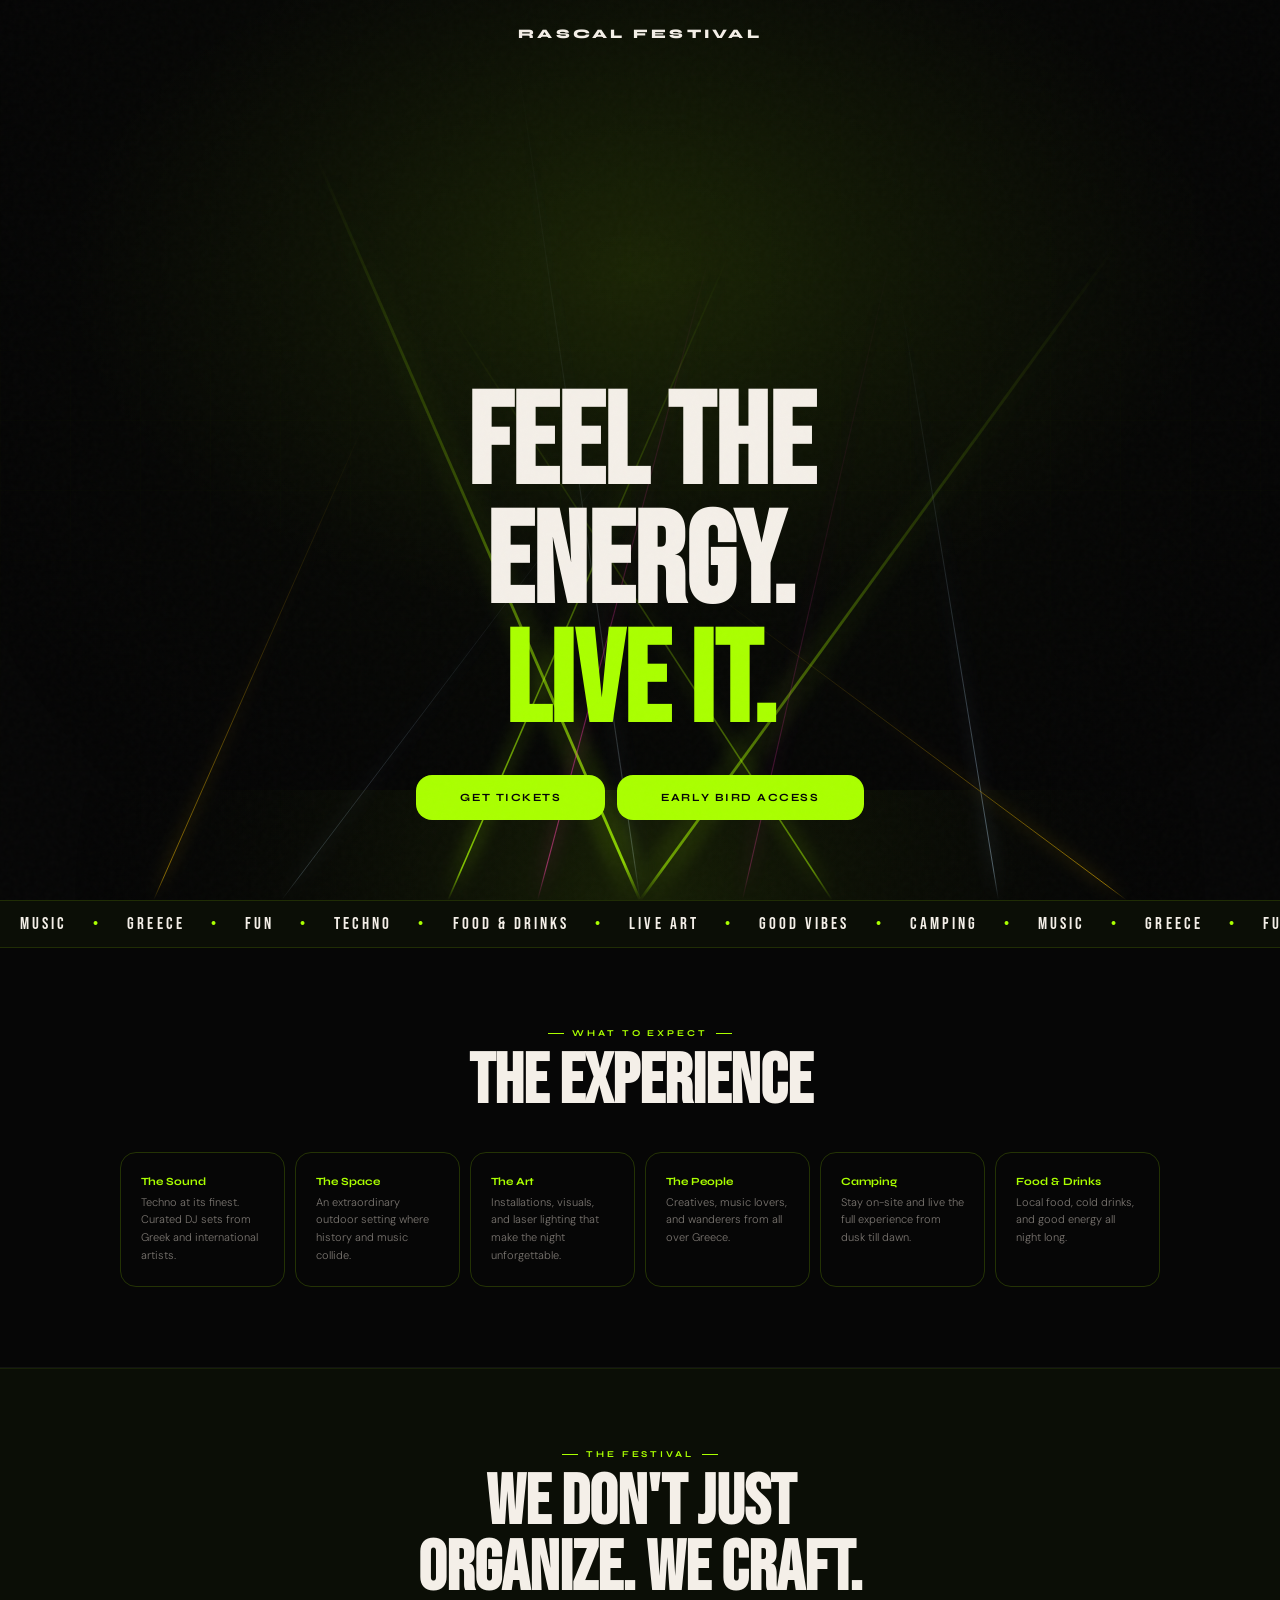
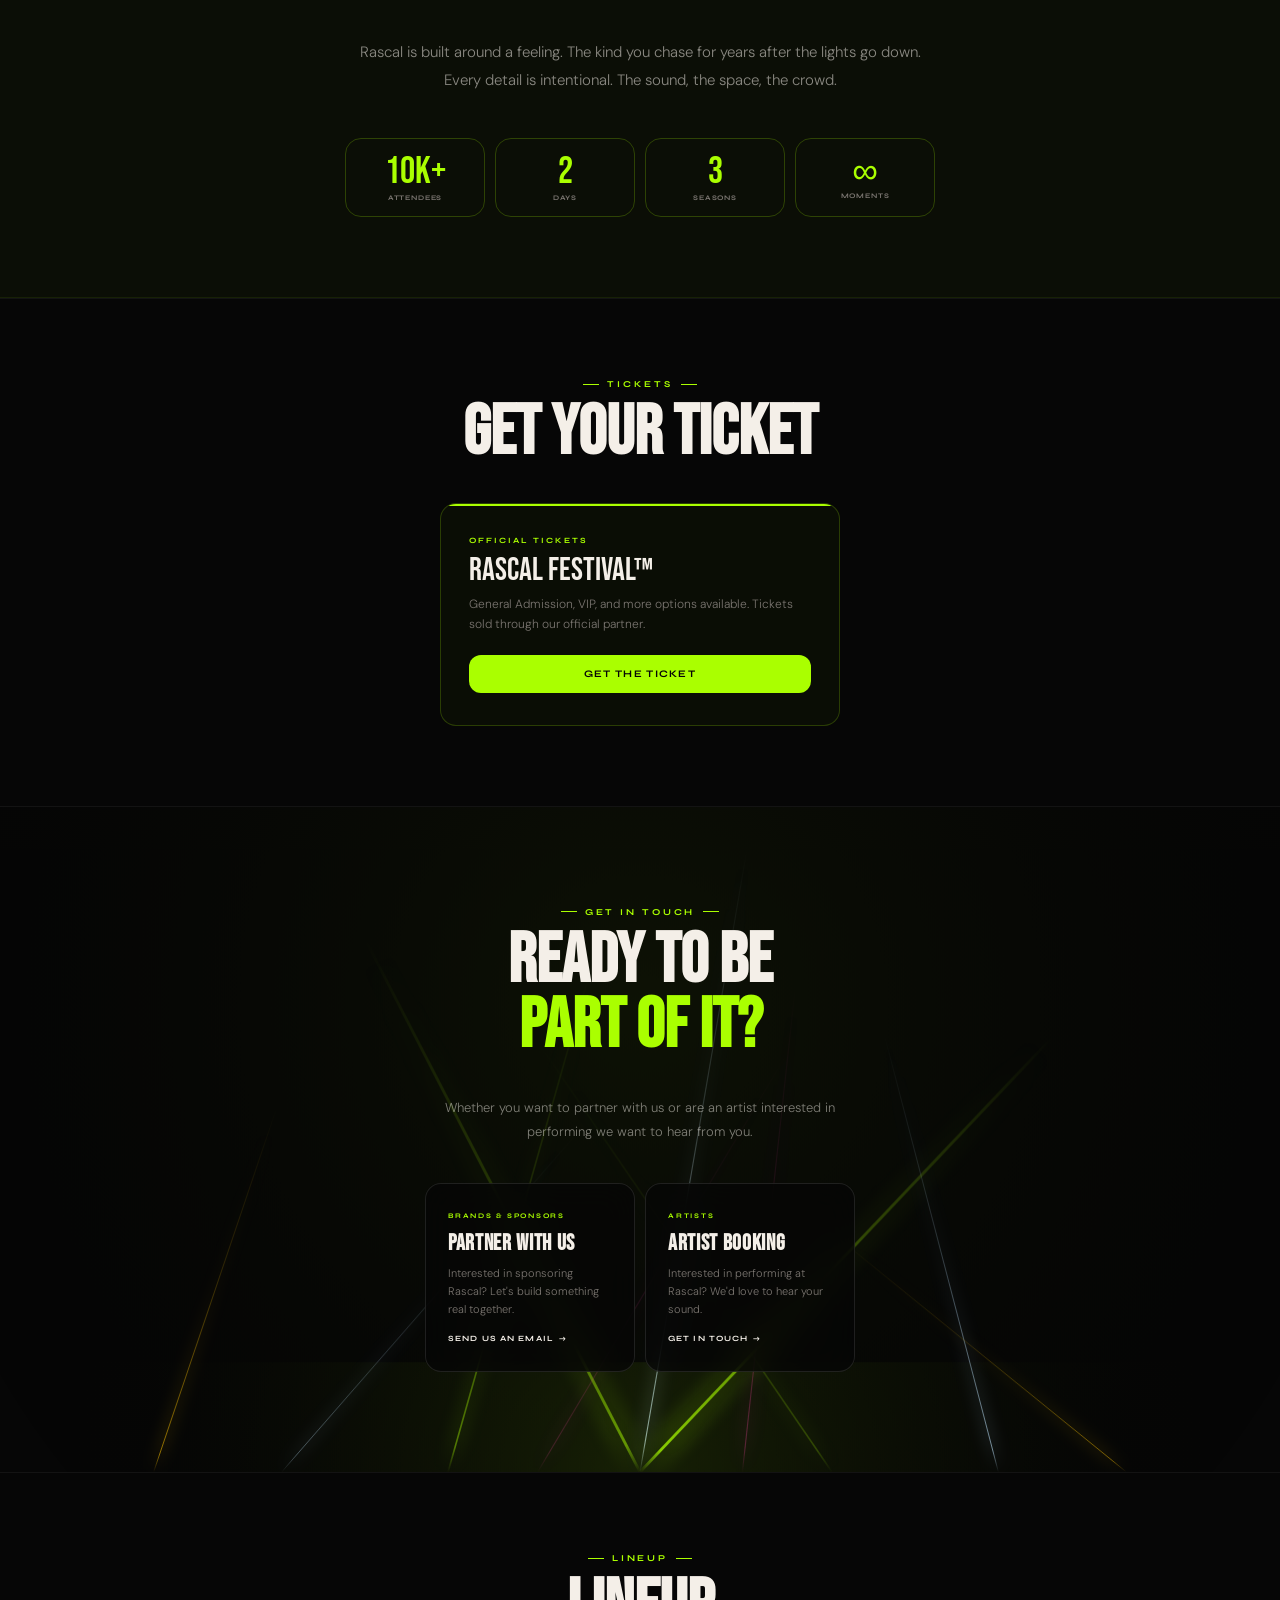
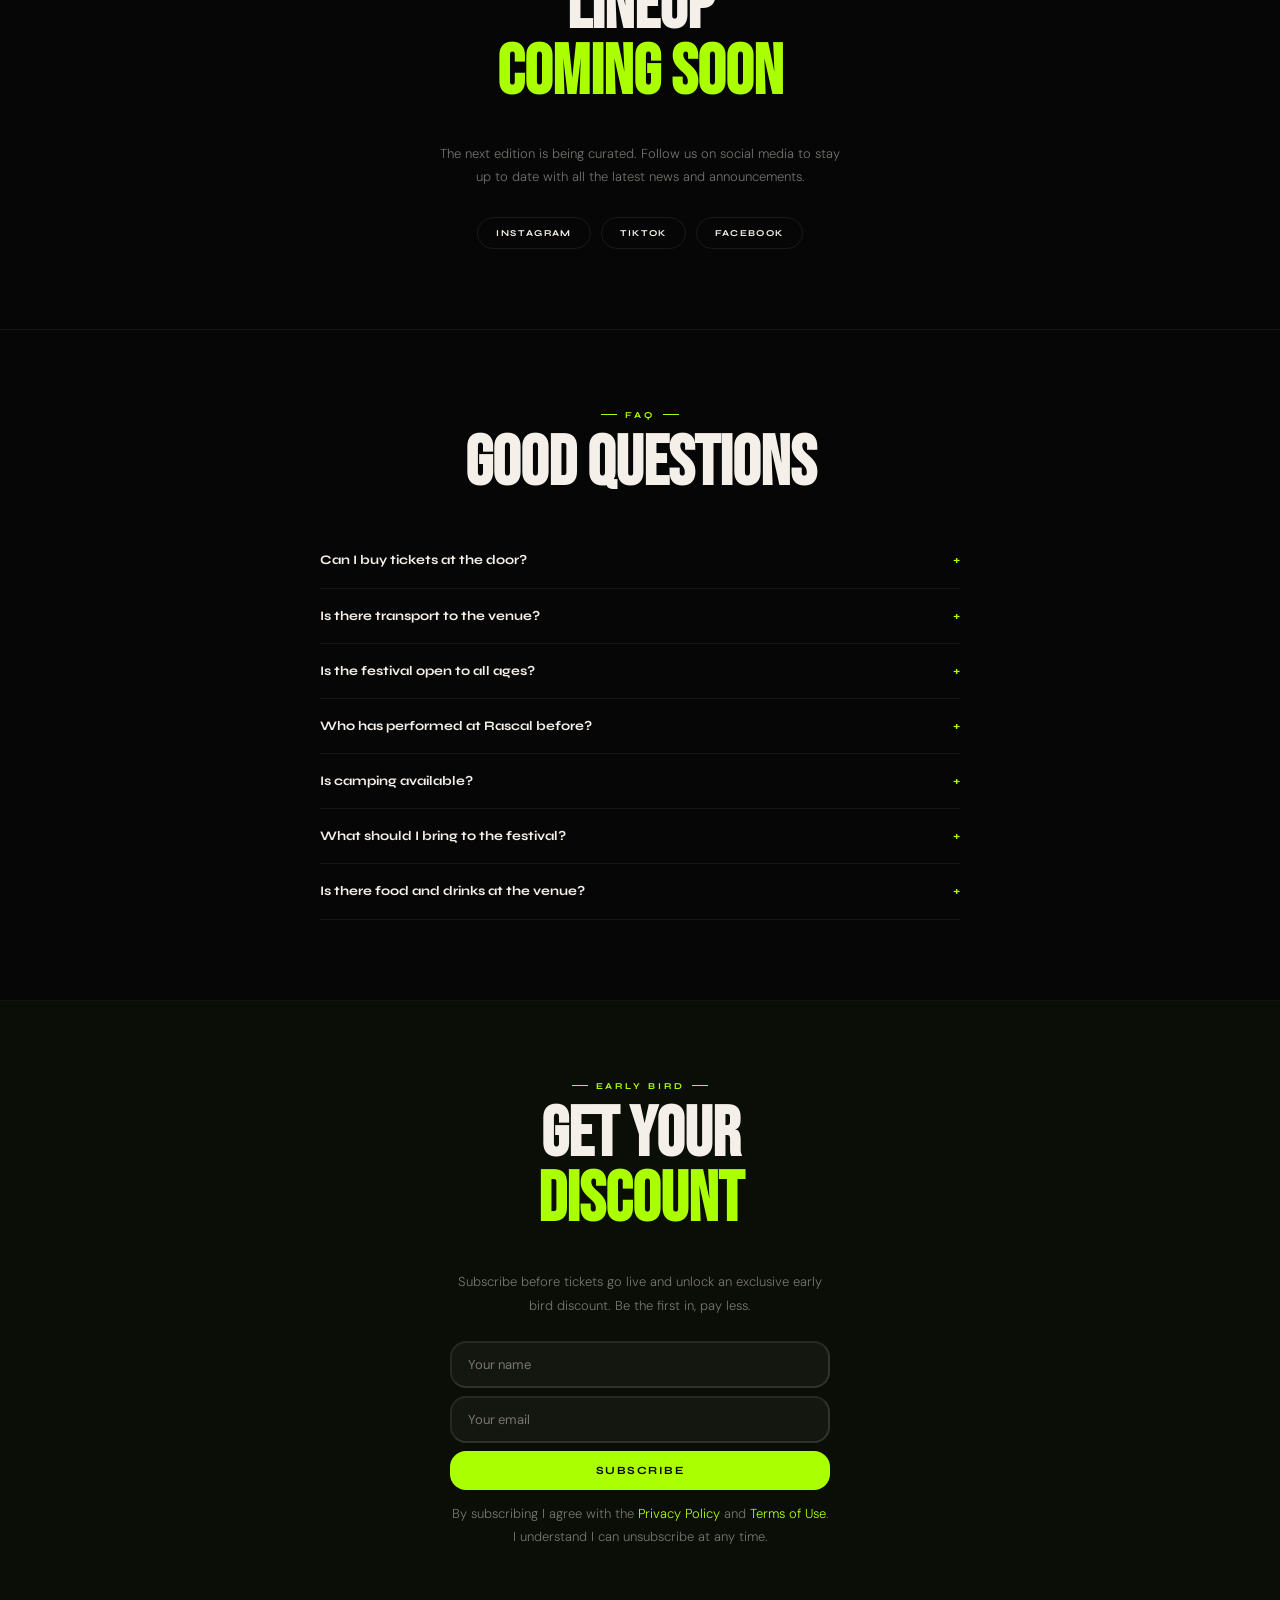
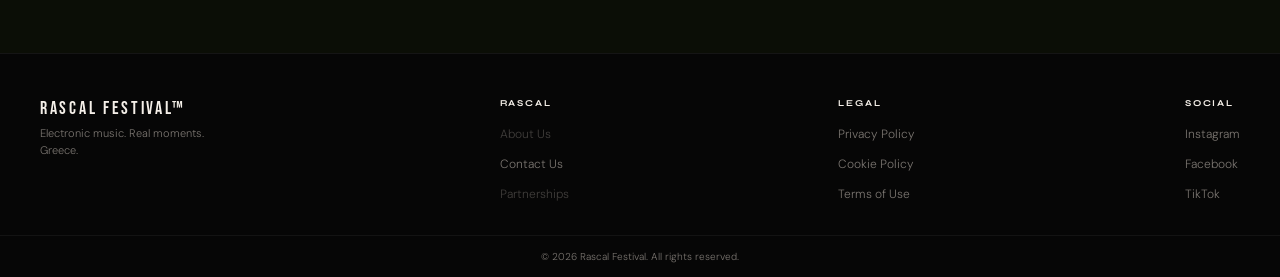
==== commit 8d6c510e: "Update index.html" ====
--- a/index.html
+++ b/index.html
@@ -184,7 +184,7 @@
           <div class="ml-form-embedWrapper embedForm">
             <div class="ml-form-embedBody ml-form-embedBodyDefault row-form">
               <div class="ml-form-embedContent" style="display:none"></div>
-              <form class="ml-block-form" action="https://assets.mailerlite.com/jsonp/2209978/forms/182542098773312715/subscribe" data-code="" method="post" target="_blank">
+              <form class="ml-block-form" action="https://assets.mailerlite.com/jsonp/2209978/forms/182542098773312715/subscribe" data-code="" method="post" onsubmit="return validateML(this)">
                 <div class="ml-form-formContent">
                   <div class="ml-form-fieldRow">
                     <div class="ml-field-group ml-field-name">
@@ -257,7 +257,18 @@
     </div>
   </footer>
 
-  <script data-cfasync="false" src="/cdn-cgi/scripts/5c5dd728/cloudflare-static/email-decode.min.js"></script><script src="main.js"></script>
+  <script>
+function validateML(form){
+  var n=form.querySelector("input[name=\"fields[name]\"]");
+  var e=form.querySelector("input[name=\"fields[email]\"]");
+  var ok=true;
+  [n,e].forEach(function(el){if(!el)return;if(!el.value.trim()){el.style.borderColor="rgba(255,80,80,.7)";ok=false;}else{el.style.borderColor="";}});
+  if(!ok)return false;
+  if(e&&e.value.trim()&&!/^[^\s@]+@[^\s@]+\.[^\s@]+$/.test(e.value.trim())){e.style.borderColor="rgba(255,80,80,.7)";e.value="";return false;}
+  return true;
+}
+</script>
+<script src="main.js"></script>
   <script>
     function ml_webform_success_38785087() {
       var $ = ml_jQuery || jQuery;
--- a/style.css
+++ b/style.css
@@ -75,7 +75,7 @@
 }
 .htitle .solid { color: #F4EFE8; }
 .htitle .acc   { color: #AAFF00; }
-.hctas { animation: fu .8s ease .4s both; }
+.hctas { animation: fu .8s ease .4s both; display: flex; gap: 12px; justify-content: center; flex-wrap: wrap; }
 .btn-g {
   font-family: 'Syne', sans-serif; font-size: 11px; font-weight: 700;
   letter-spacing: .14em; text-transform: uppercase;
@@ -84,6 +84,14 @@
   display: inline-block; transition: opacity .25s; border-radius: 16px;
 }
 .btn-g:hover { opacity: .85; }
+.btn-o {
+  font-family: 'Syne', sans-serif; font-size: 11px; font-weight: 700;
+  letter-spacing: .14em; text-transform: uppercase;
+  padding: 16px 44px; background: transparent; color: #F4EFE8;
+  border: 1px solid rgba(244,239,232,.35); cursor: pointer;
+  display: inline-block; transition: all .25s; border-radius: 16px;
+}
+.btn-o:hover { border-color: #AAFF00; color: #AAFF00; }
 @keyframes fu { from { opacity: 0; transform: translateY(24px); } to { opacity: 1; transform: translateY(0); } }
 
 /* MARQUEE */
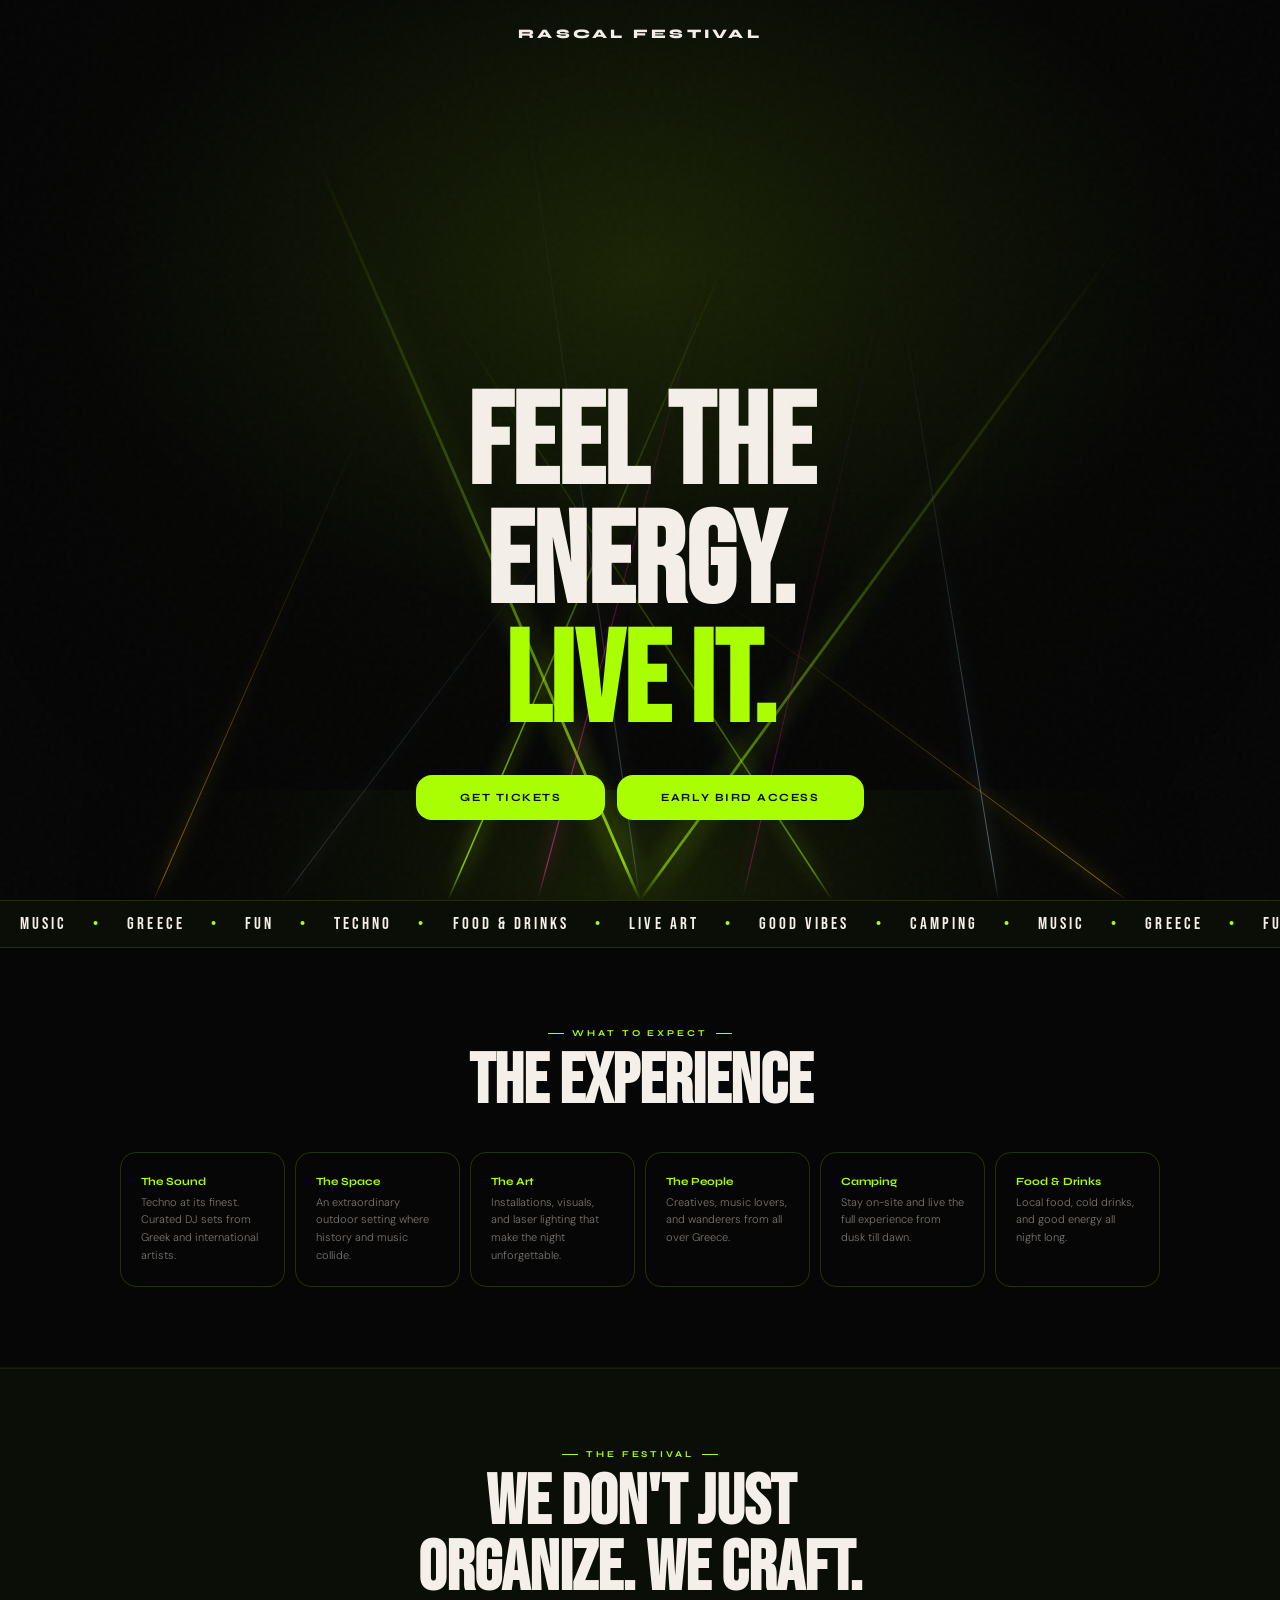
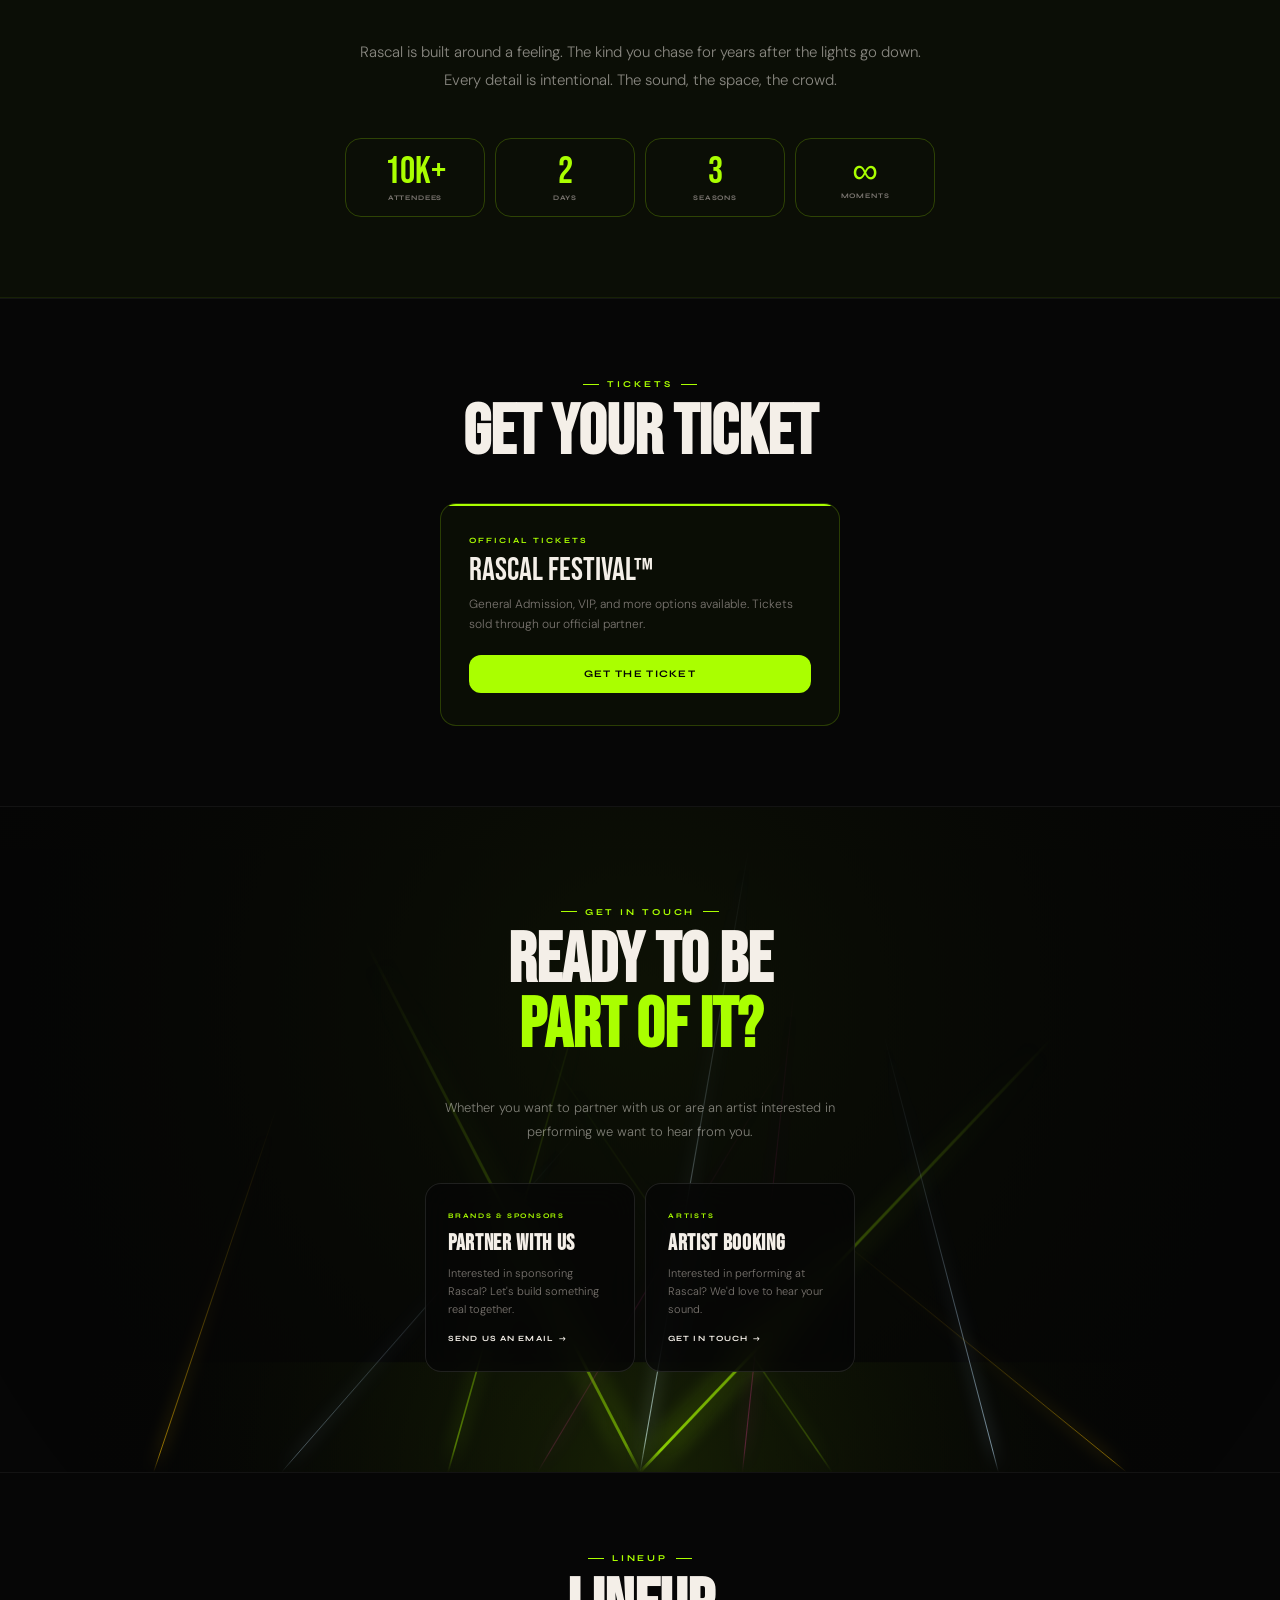
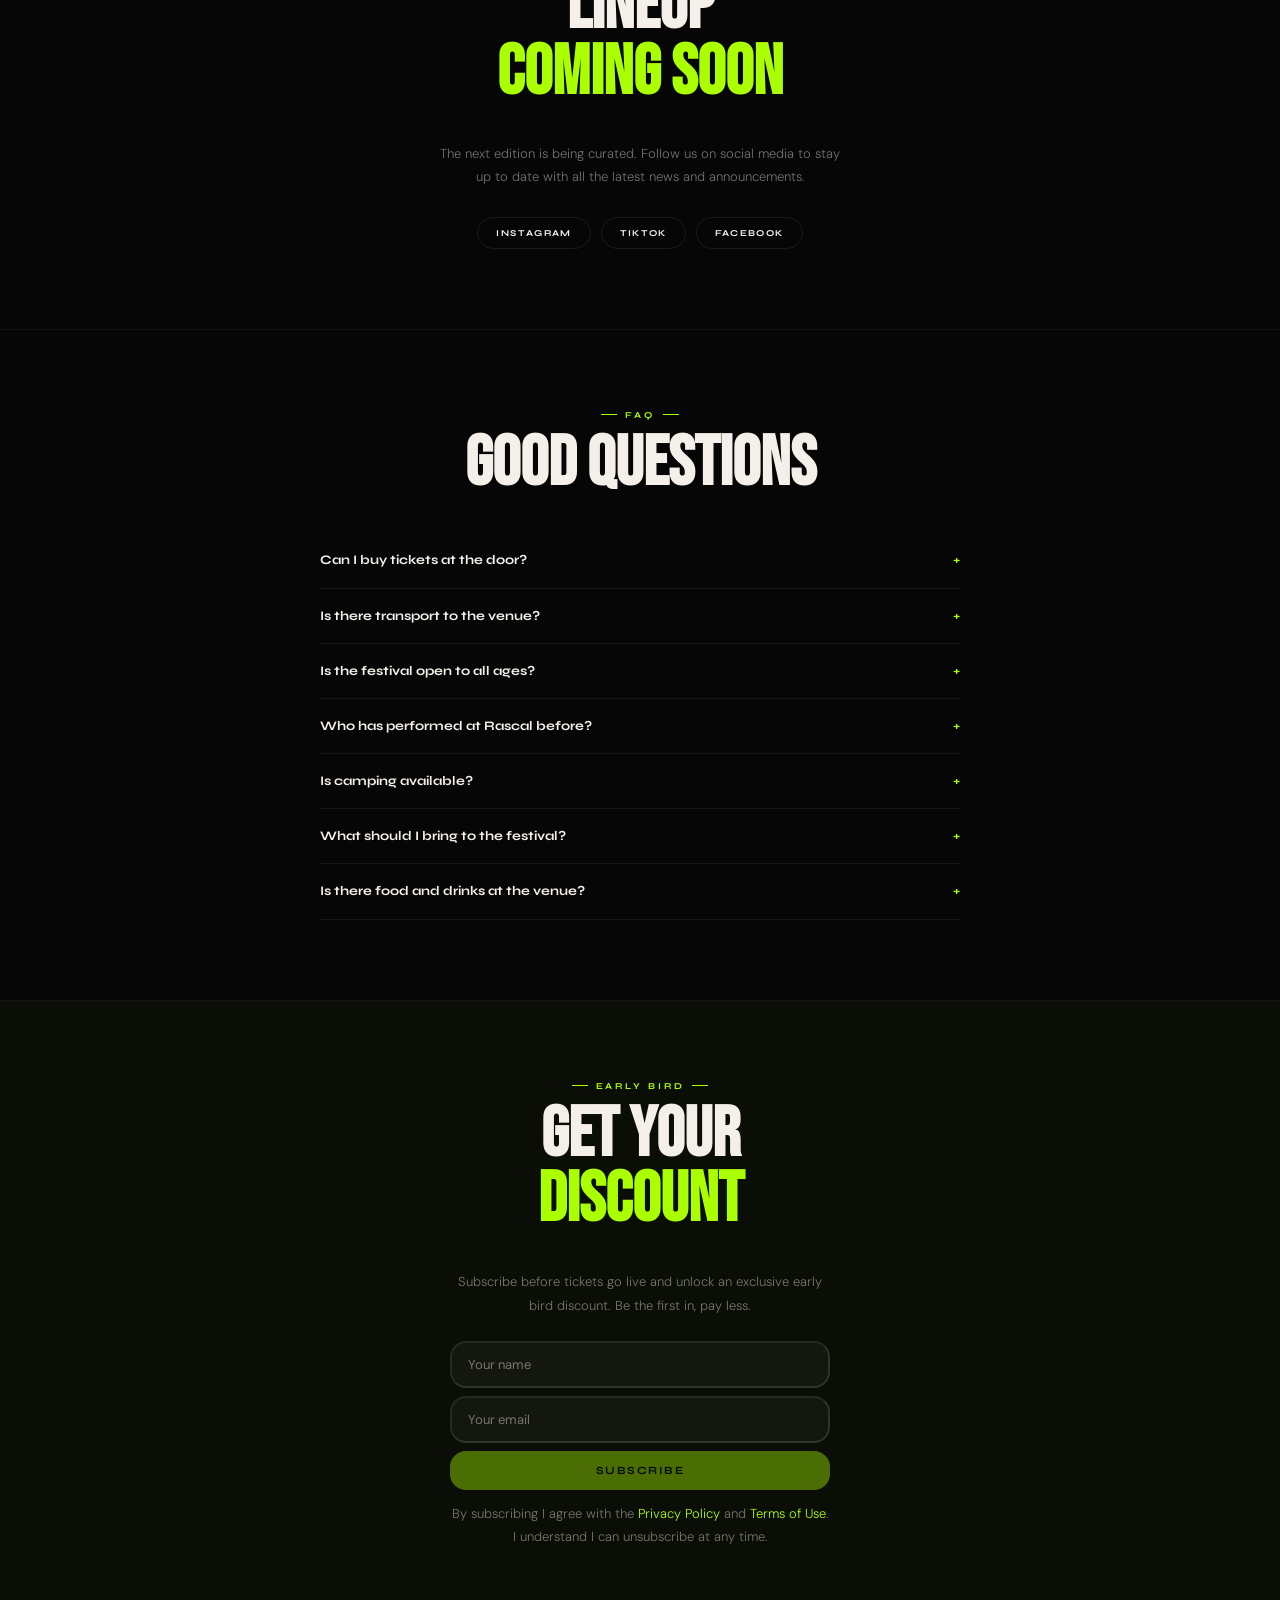
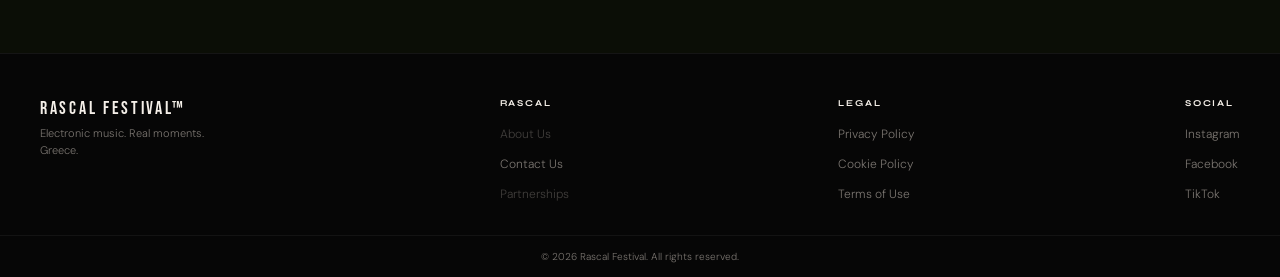
==== commit 3386b549: "Update index.html" ====
--- a/index.html
+++ b/index.html
@@ -199,7 +199,7 @@
                 </div>
                 <input type="hidden" name="ml-submit" value="1">
                 <div class="ml-form-embedSubmit">
-                  <button type="submit" class="primary">Subscribe</button>
+                  <button type="submit" class="primary" id="ml-submit-btn" disabled style="opacity:.4;cursor:not-allowed">Subscribe</button>
                   <button disabled="disabled" style="display:none" type="button" class="loading">
                     <div class="ml-form-embedSubmitLoad"></div>
                     <span class="sr-only">Loading...</span>
@@ -258,17 +258,23 @@
   </footer>
 
   <script>
-function validateML(form){
-  var n=form.querySelector("input[name=\"fields[name]\"]");
-  var e=form.querySelector("input[name=\"fields[email]\"]");
-  var ok=true;
-  [n,e].forEach(function(el){if(!el)return;if(!el.value.trim()){el.style.borderColor="rgba(255,80,80,.7)";ok=false;}else{el.style.borderColor="";}});
-  if(!ok)return false;
-  if(e&&e.value.trim()&&!/^[^\s@]+@[^\s@]+\.[^\s@]+$/.test(e.value.trim())){e.style.borderColor="rgba(255,80,80,.7)";e.value="";return false;}
-  return true;
-}
-</script>
-<script src="main.js"></script>
+  document.addEventListener('DOMContentLoaded', function() {
+    var btn   = document.getElementById('ml-submit-btn');
+    var name  = document.querySelector('input[name="fields[name]"]');
+    var email = document.querySelector('input[name="fields[email]"]');
+    if (!btn || !name || !email) return;
+    function check() {
+      var nameOk  = name.value.trim().length > 0;
+      var emailOk = /^[^\s@]+@[^\s@]+\.[^\s@]+$/.test(email.value.trim());
+      btn.disabled = !(nameOk && emailOk);
+      btn.style.opacity  = (nameOk && emailOk) ? '1' : '0.4';
+      btn.style.cursor   = (nameOk && emailOk) ? 'pointer' : 'not-allowed';
+    }
+    name.addEventListener('input', check);
+    email.addEventListener('input', check);
+  });
+  </script>
+  <script src="main.js"></script>
   <script>
     function ml_webform_success_38785087() {
       var $ = ml_jQuery || jQuery;
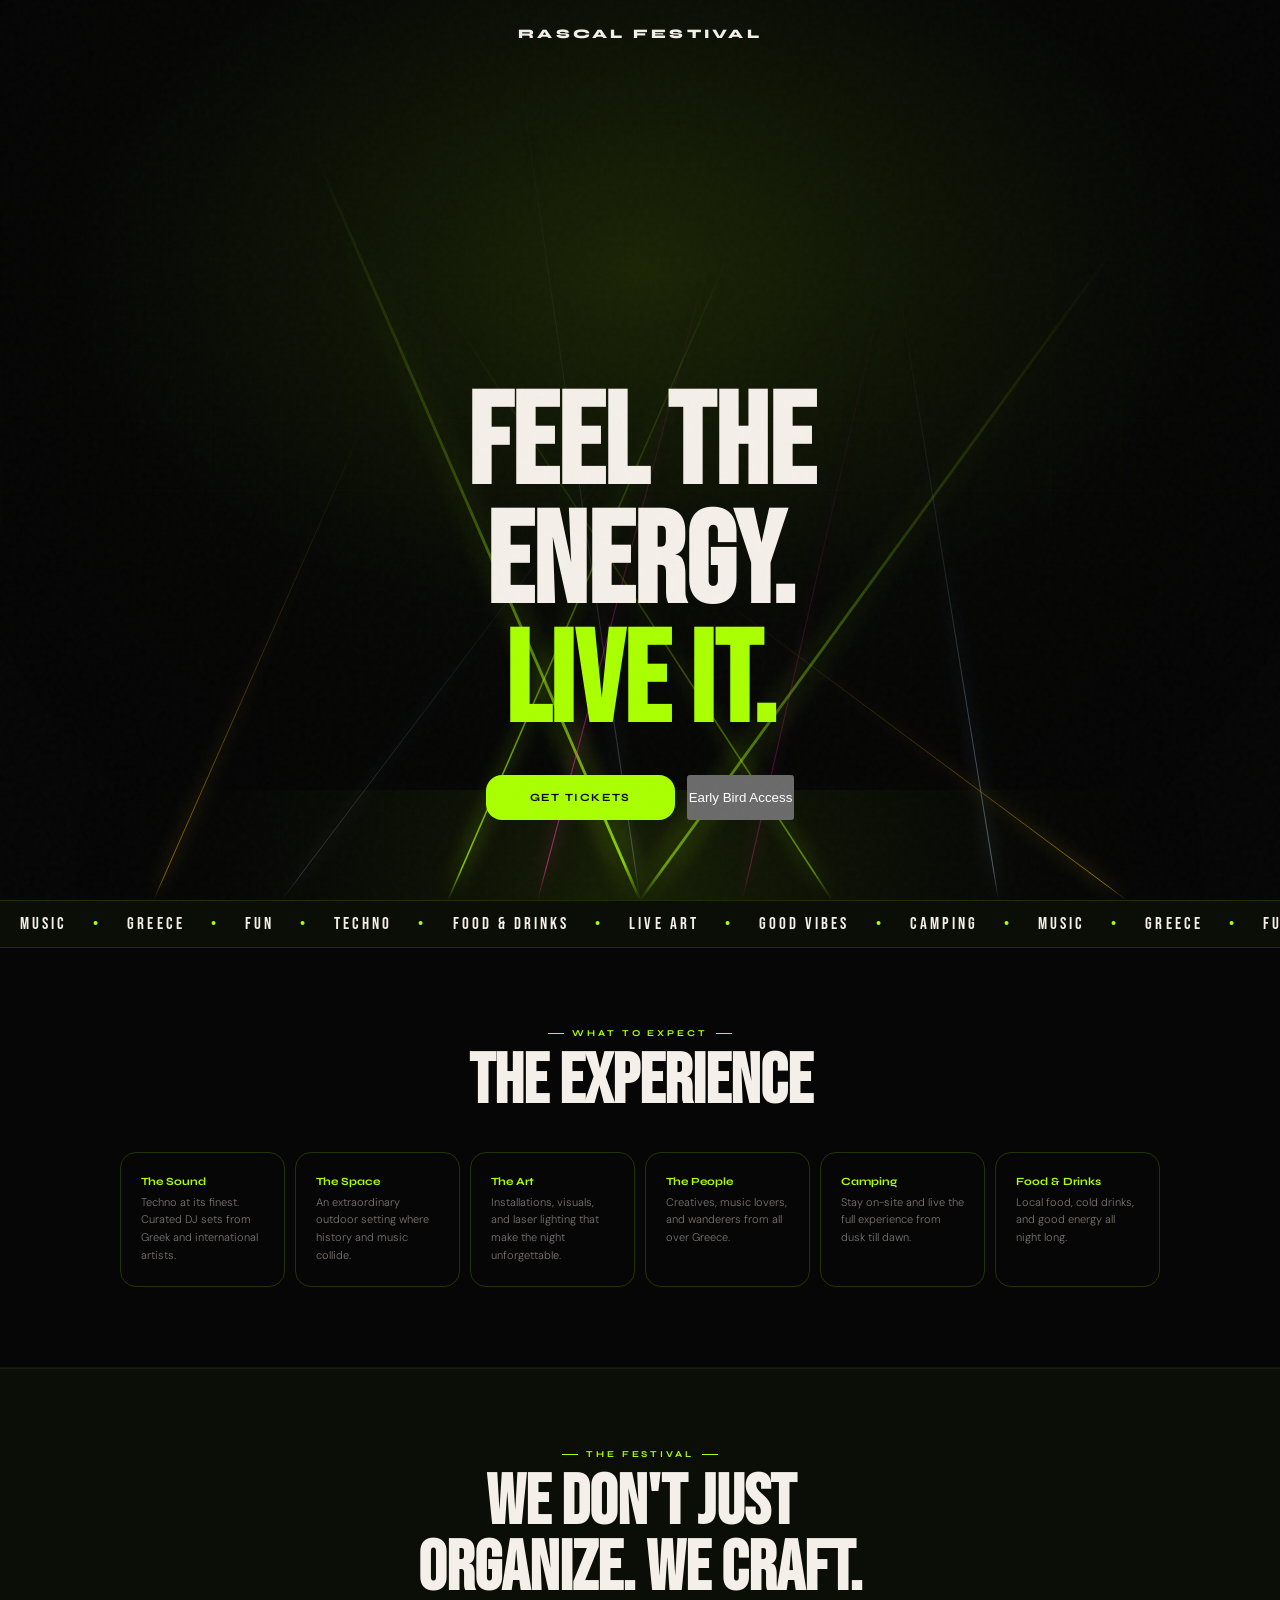
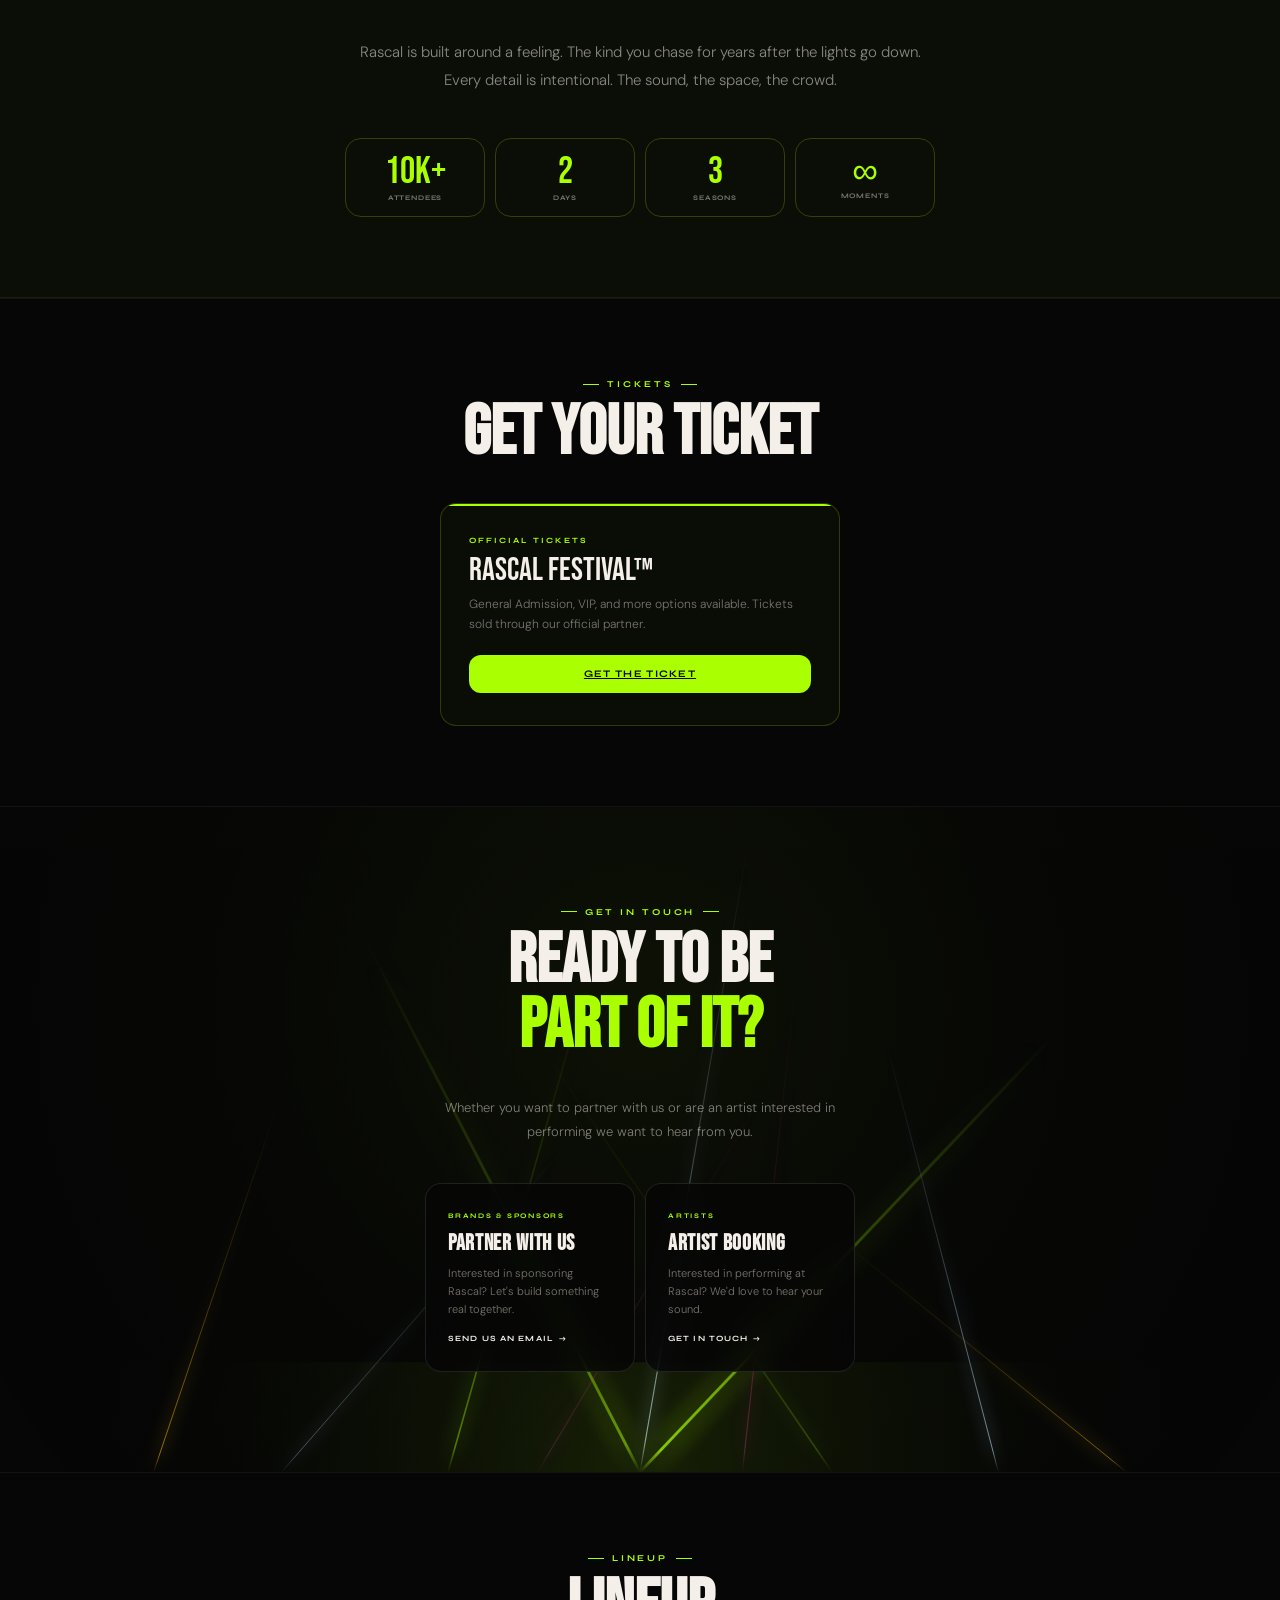
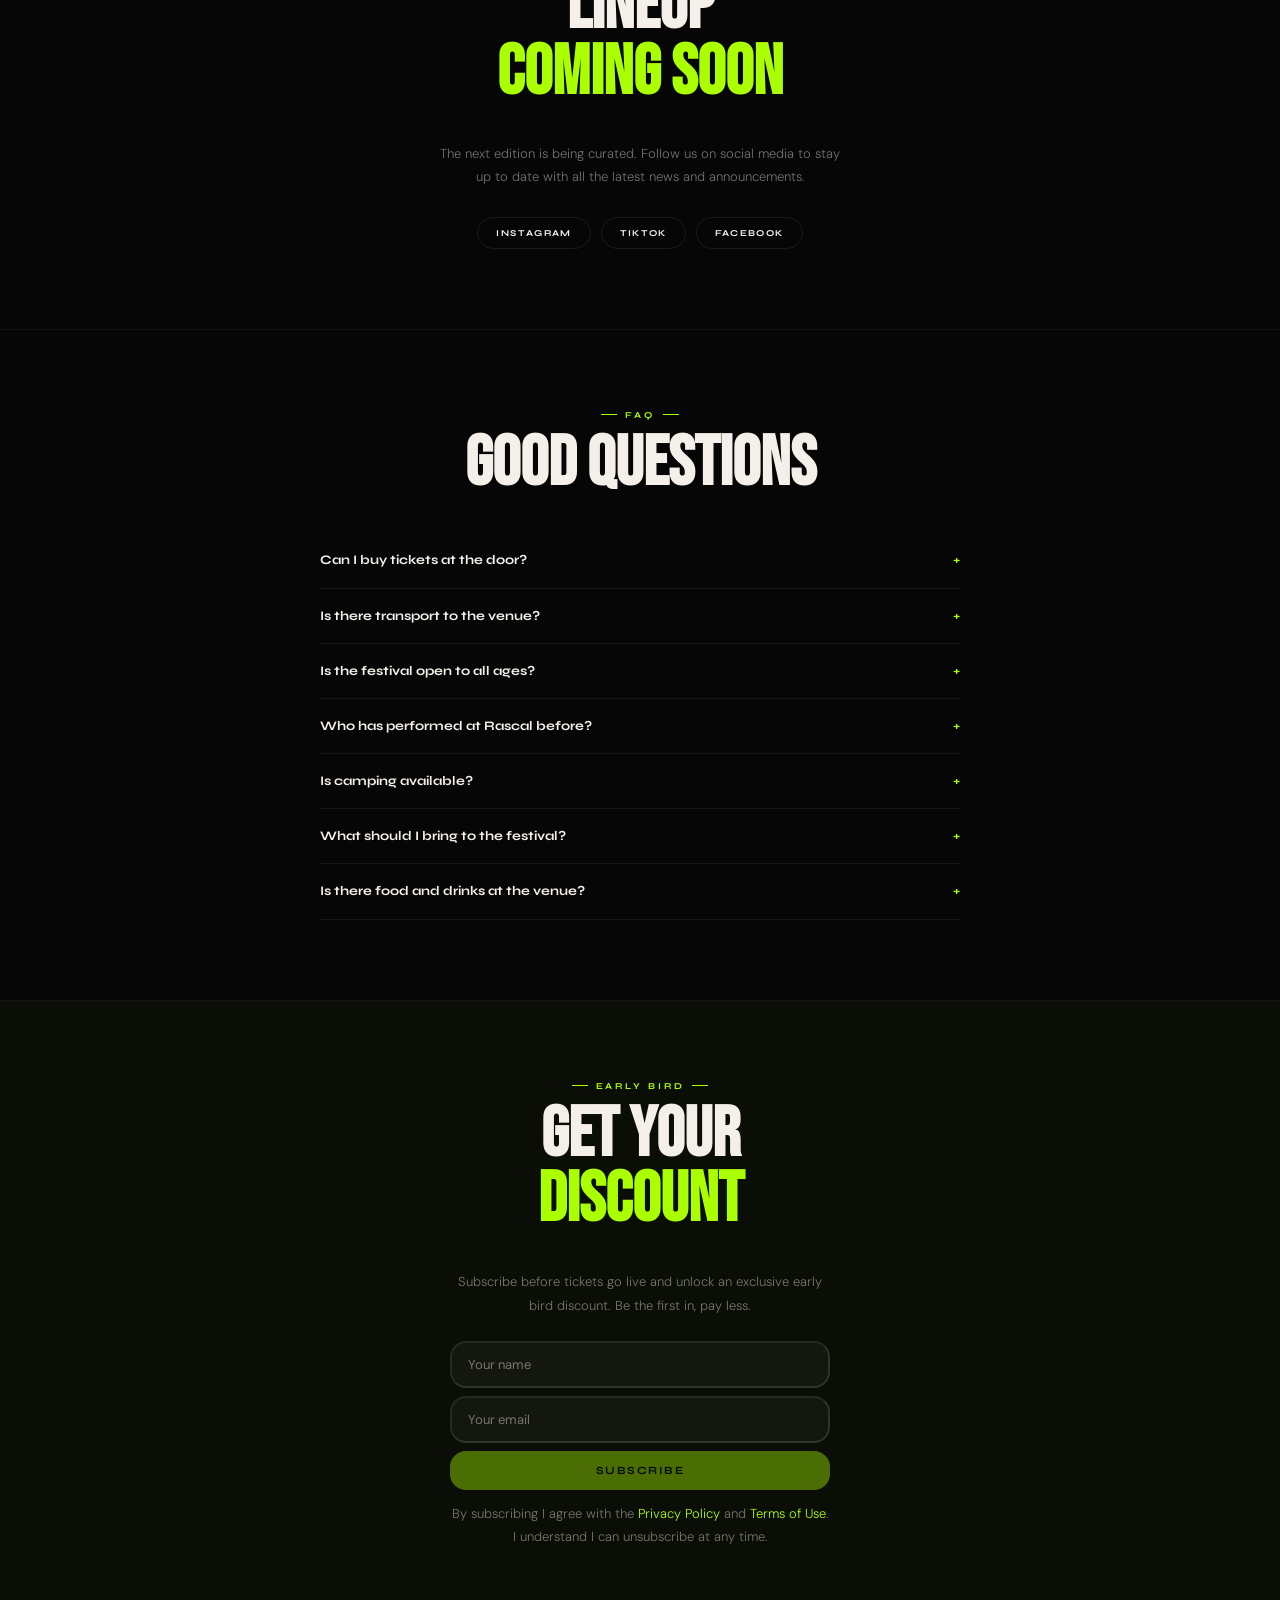
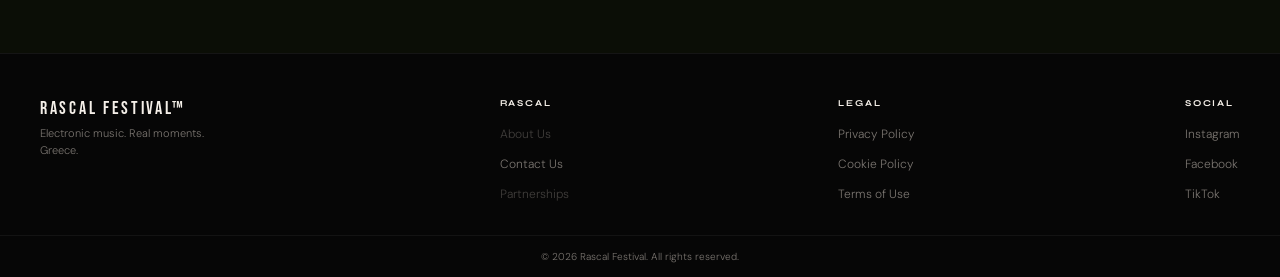
==== commit 70f55aa2: "Update index.html" ====
--- a/index.html
+++ b/index.html
@@ -29,7 +29,7 @@
       </h1>
       <div class="hctas">
         <button class="btn-g" onclick="smoothTo('tickets')">Get Tickets</button>
-        <button class="btn-g" onclick="smoothTo('newsletter')">Early Bird Access</button>
+        <button class="btn-ghost" onclick="smoothTo('newsletter')">Early Bird Access</button>
       </div>
     </div>
   </section>
@@ -93,7 +93,7 @@
       <span class="tcard-label">Official Tickets</span>
       <div class="tcard-name">RASCAL FESTIVAL&#8482;</div>
       <p class="tcard-desc">General Admission, VIP, and more options available. Tickets sold through our official partner.</p>
-      <button class="tcard-btn" onclick="return false;">Get the Ticket</button>
+      <a href="https://go-out.co/event/rascalfestival2026?ref=2gaga1910i" class="tcard-btn" target="_blank" rel="noopener">Get the Ticket</a>
     </div>
   </section>
 
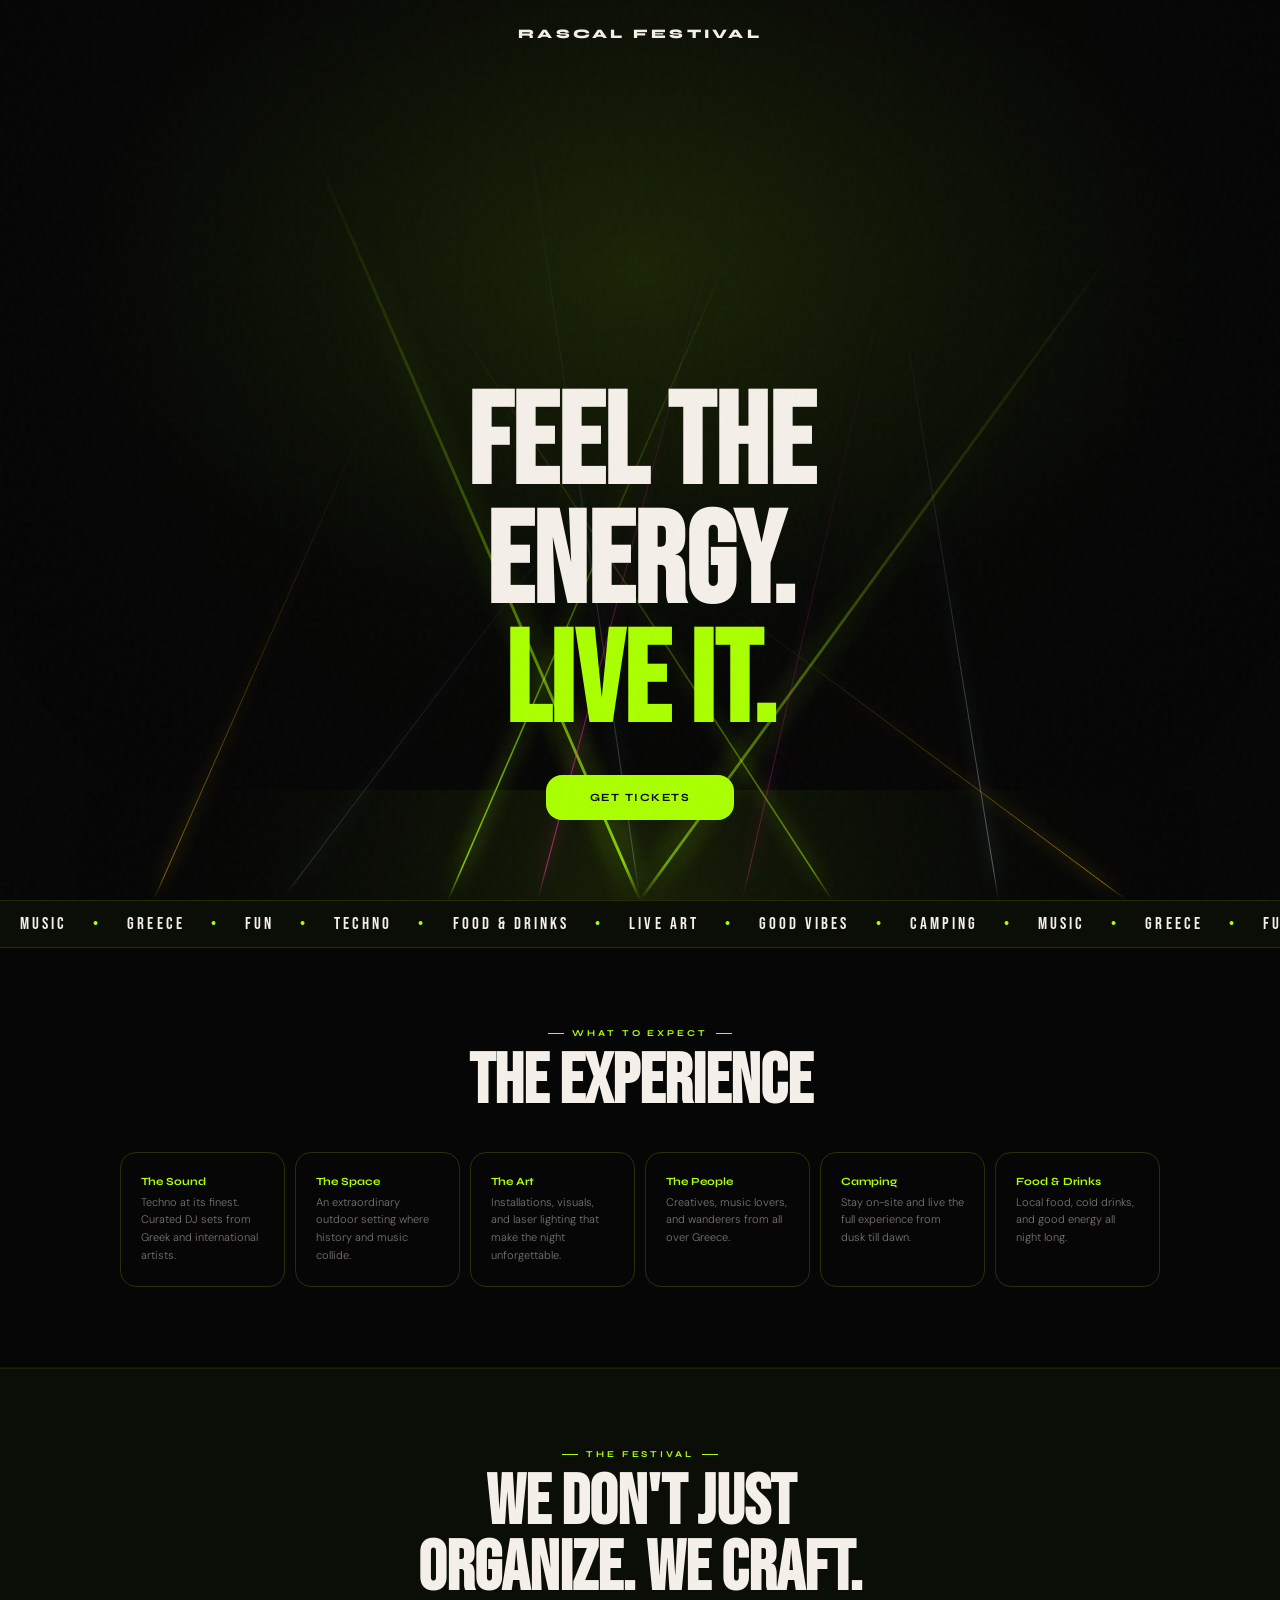
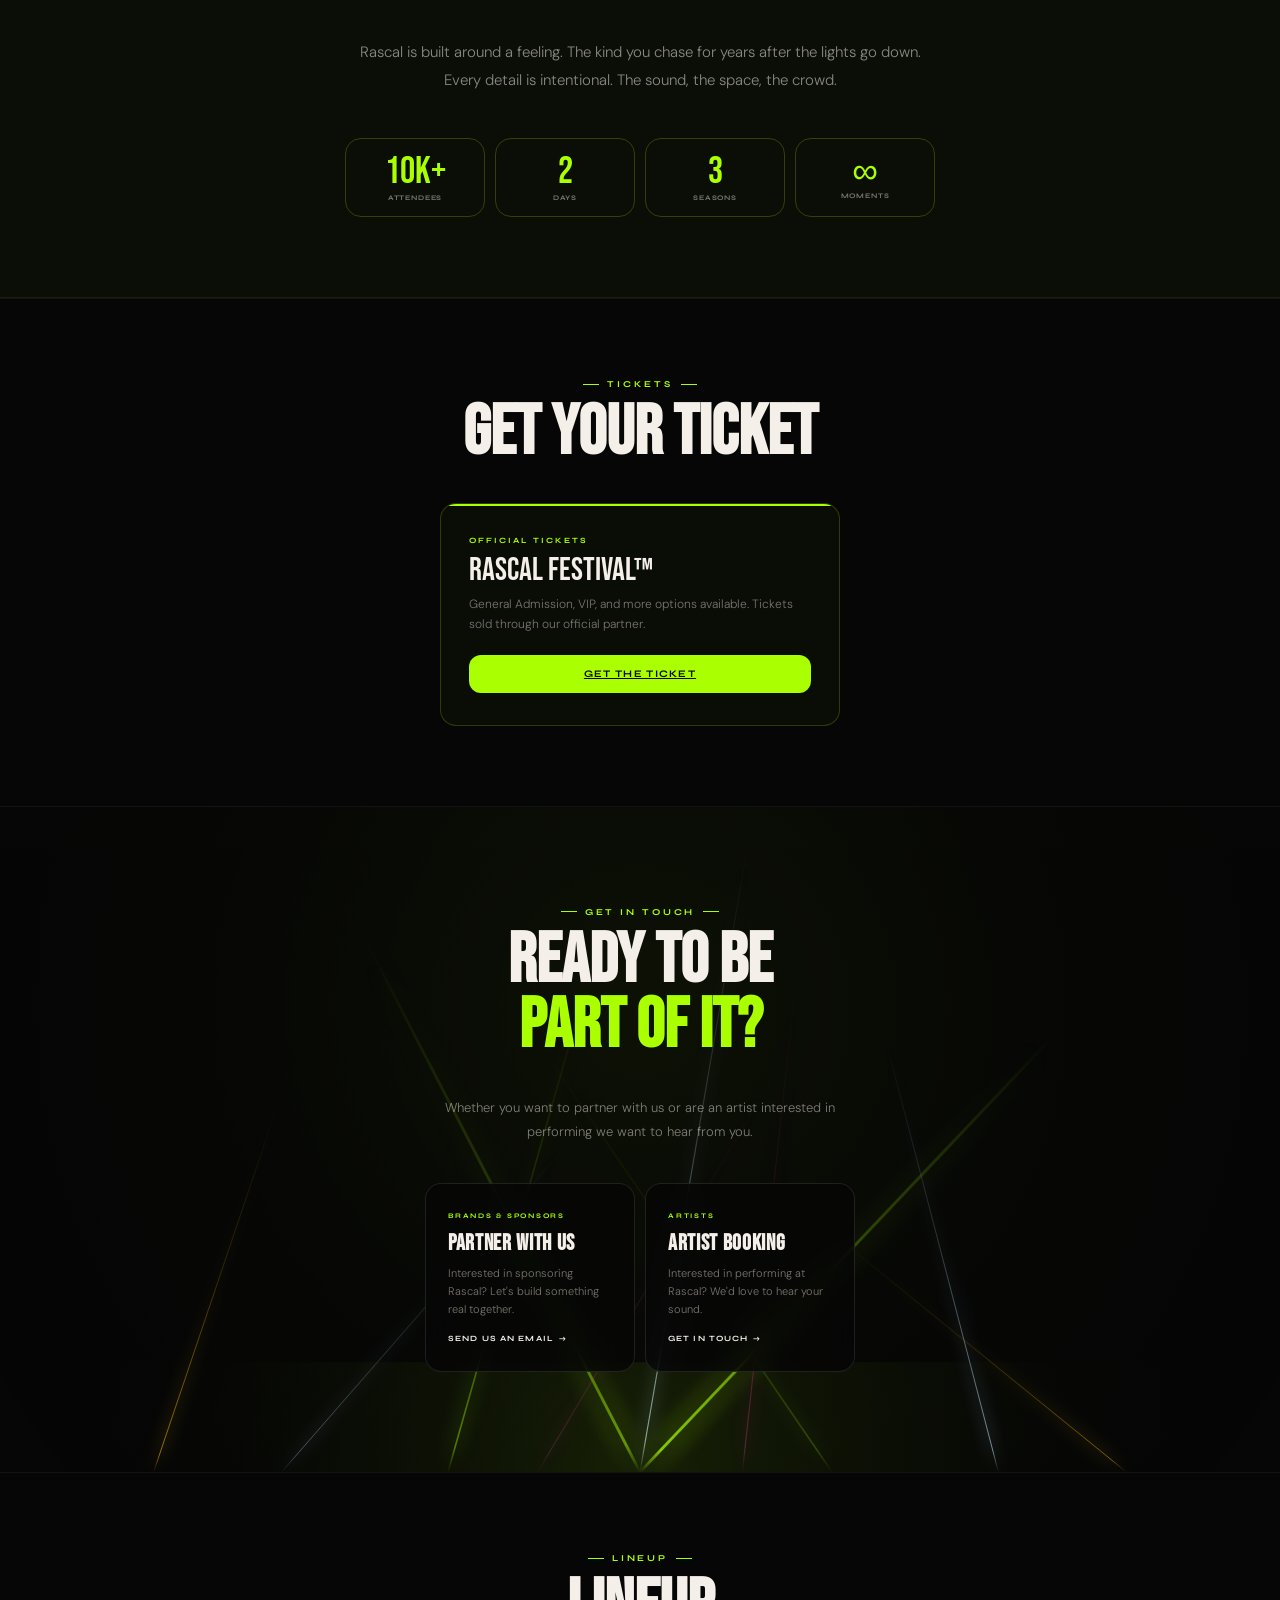
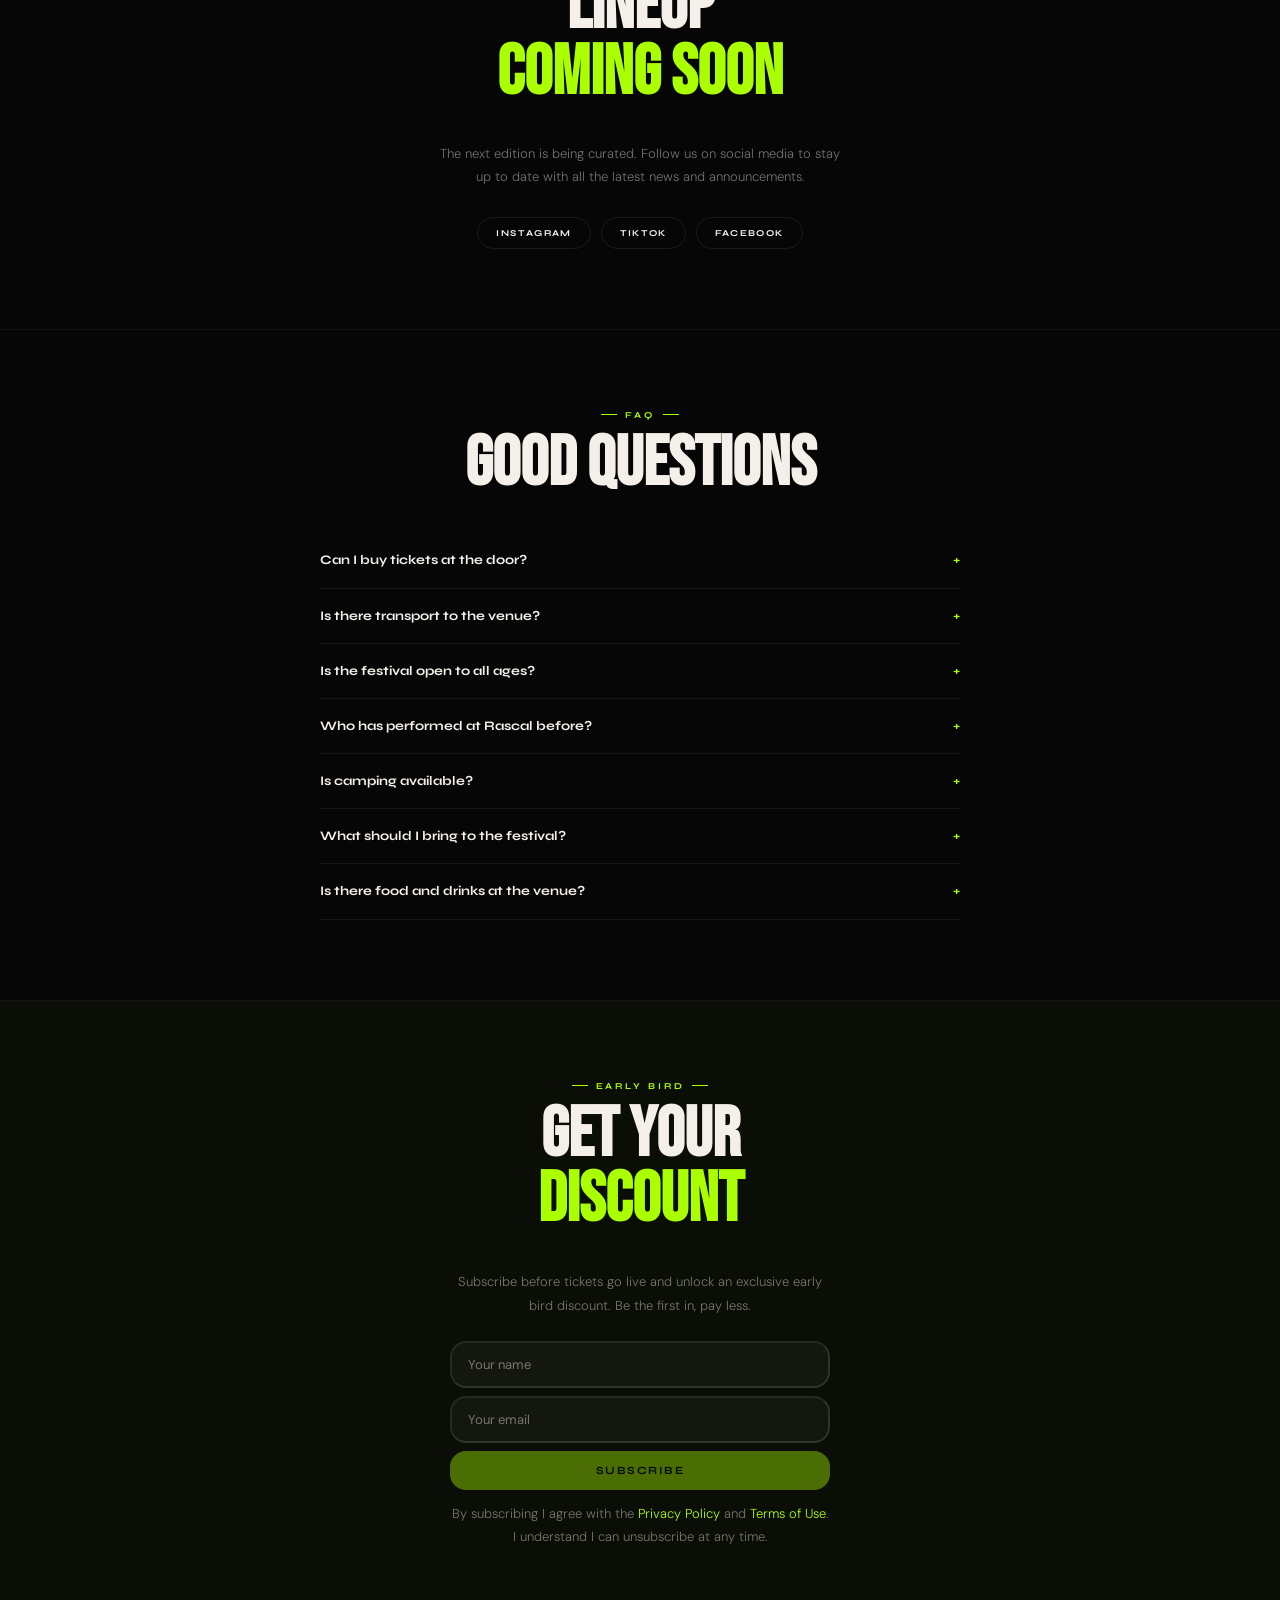
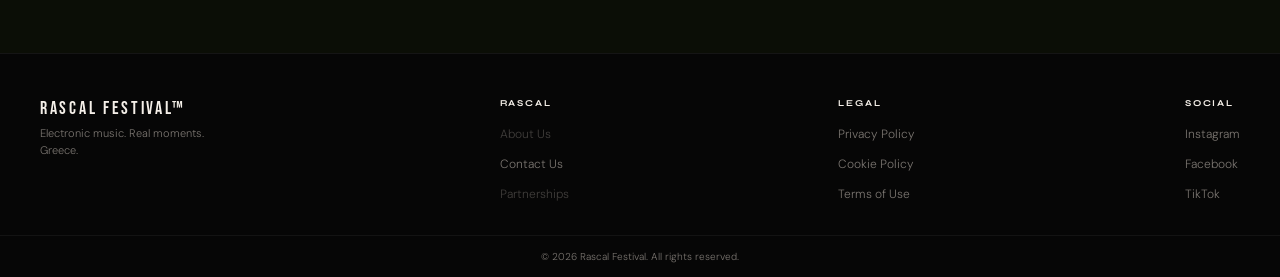
==== commit 4bafe348: "Update index.html" ====
--- a/index.html
+++ b/index.html
@@ -29,7 +29,6 @@
       </h1>
       <div class="hctas">
         <button class="btn-g" onclick="smoothTo('tickets')">Get Tickets</button>
-        <button class="btn-ghost" onclick="smoothTo('newsletter')">Early Bird Access</button>
       </div>
     </div>
   </section>
@@ -184,7 +183,7 @@
           <div class="ml-form-embedWrapper embedForm">
             <div class="ml-form-embedBody ml-form-embedBodyDefault row-form">
               <div class="ml-form-embedContent" style="display:none"></div>
-              <form class="ml-block-form" action="https://assets.mailerlite.com/jsonp/2209978/forms/182542098773312715/subscribe" data-code="" method="post" onsubmit="return validateML(this)">
+              <form class="ml-block-form" id="ml-form" action="https://assets.mailerlite.com/jsonp/2209978/forms/182542098773312715/subscribe" data-code="" method="post">
                 <div class="ml-form-formContent">
                   <div class="ml-form-fieldRow">
                     <div class="ml-field-group ml-field-name">
@@ -262,16 +261,43 @@
     var btn   = document.getElementById('ml-submit-btn');
     var name  = document.querySelector('input[name="fields[name]"]');
     var email = document.querySelector('input[name="fields[email]"]');
-    if (!btn || !name || !email) return;
+    var form  = document.getElementById('ml-form');
+    var rowForm    = document.querySelector('.ml-form-embedBodyDefault.row-form');
+    var rowSuccess = document.querySelector('.ml-form-successBody.row-success');
+
+    if (!btn || !name || !email || !form) return;
+
+    /* enable/disable button based on input */
     function check() {
       var nameOk  = name.value.trim().length > 0;
       var emailOk = /^[^\s@]+@[^\s@]+\.[^\s@]+$/.test(email.value.trim());
       btn.disabled = !(nameOk && emailOk);
-      btn.style.opacity  = (nameOk && emailOk) ? '1' : '0.4';
-      btn.style.cursor   = (nameOk && emailOk) ? 'pointer' : 'not-allowed';
+      btn.style.opacity = (nameOk && emailOk) ? '1' : '0.4';
+      btn.style.cursor  = (nameOk && emailOk) ? 'pointer' : 'not-allowed';
     }
     name.addEventListener('input', check);
     email.addEventListener('input', check);
+
+    /* submit via fetch — no new tab, no page navigation */
+    form.addEventListener('submit', function(e) {
+      e.preventDefault();
+      e.stopPropagation();
+      var data = new FormData(form);
+      fetch(form.action, { method: 'POST', body: data })
+        .then(function(r) { return r.json(); })
+        .then(function(json) {
+          if (json.success) {
+            if (rowForm)    rowForm.style.display    = 'none';
+            if (rowSuccess) rowSuccess.style.display = 'block';
+          }
+        })
+        .catch(function() {
+          /* fallback — show success anyway since success:true was confirmed */
+          if (rowForm)    rowForm.style.display    = 'none';
+          if (rowSuccess) rowSuccess.style.display = 'block';
+        });
+      return false;
+    });
   });
   </script>
   <script src="main.js"></script>
--- a/style.css
+++ b/style.css
@@ -84,6 +84,14 @@
   display: inline-block; transition: opacity .25s; border-radius: 16px;
 }
 .btn-g:hover { opacity: .85; }
+.btn-ghost {
+  font-family: 'Syne', sans-serif; font-size: 11px; font-weight: 700;
+  letter-spacing: .14em; text-transform: uppercase;
+  padding: 16px 44px; background: transparent; color: #AAFF00;
+  border: 2px solid #AAFF00; cursor: pointer;
+  display: inline-block; transition: all .25s; border-radius: 16px;
+}
+.btn-ghost:hover { background: rgba(170,255,0,.1); }
 .btn-o {
   font-family: 'Syne', sans-serif; font-size: 11px; font-weight: 700;
   letter-spacing: .14em; text-transform: uppercase;
